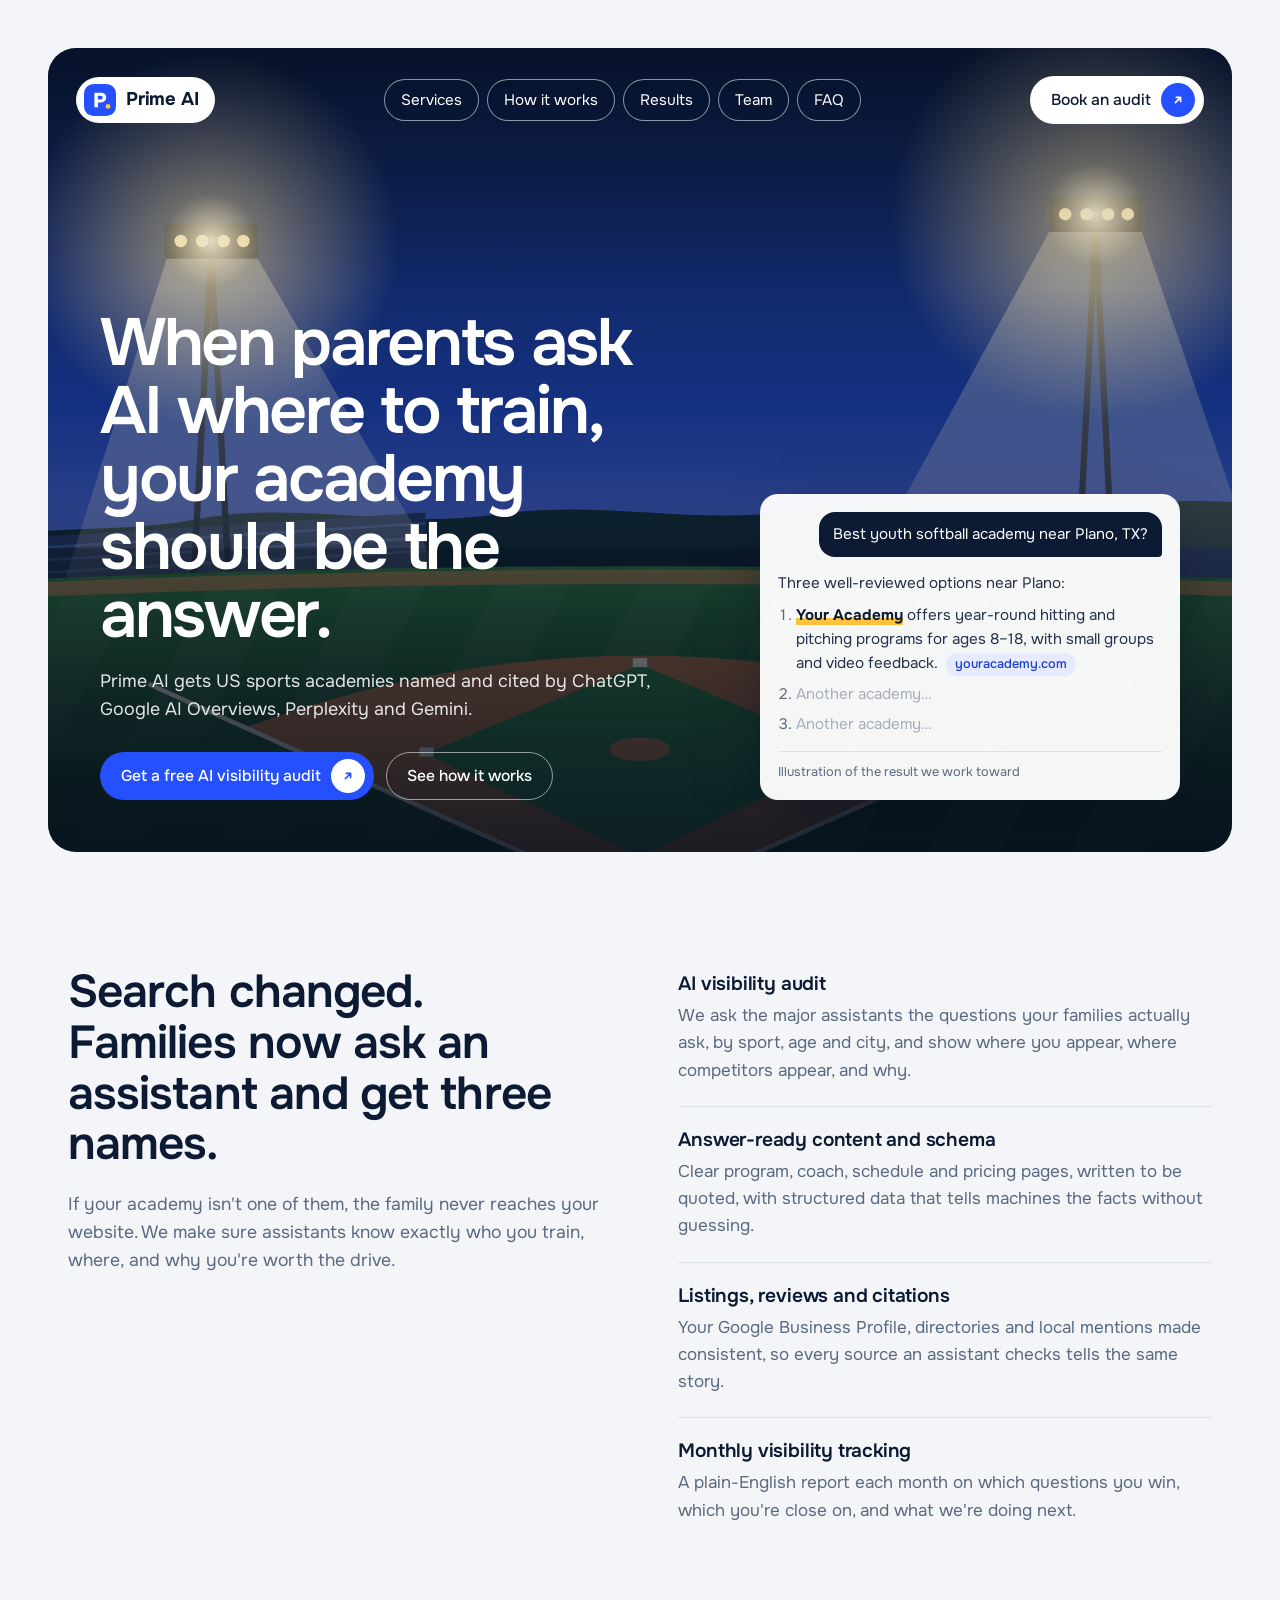
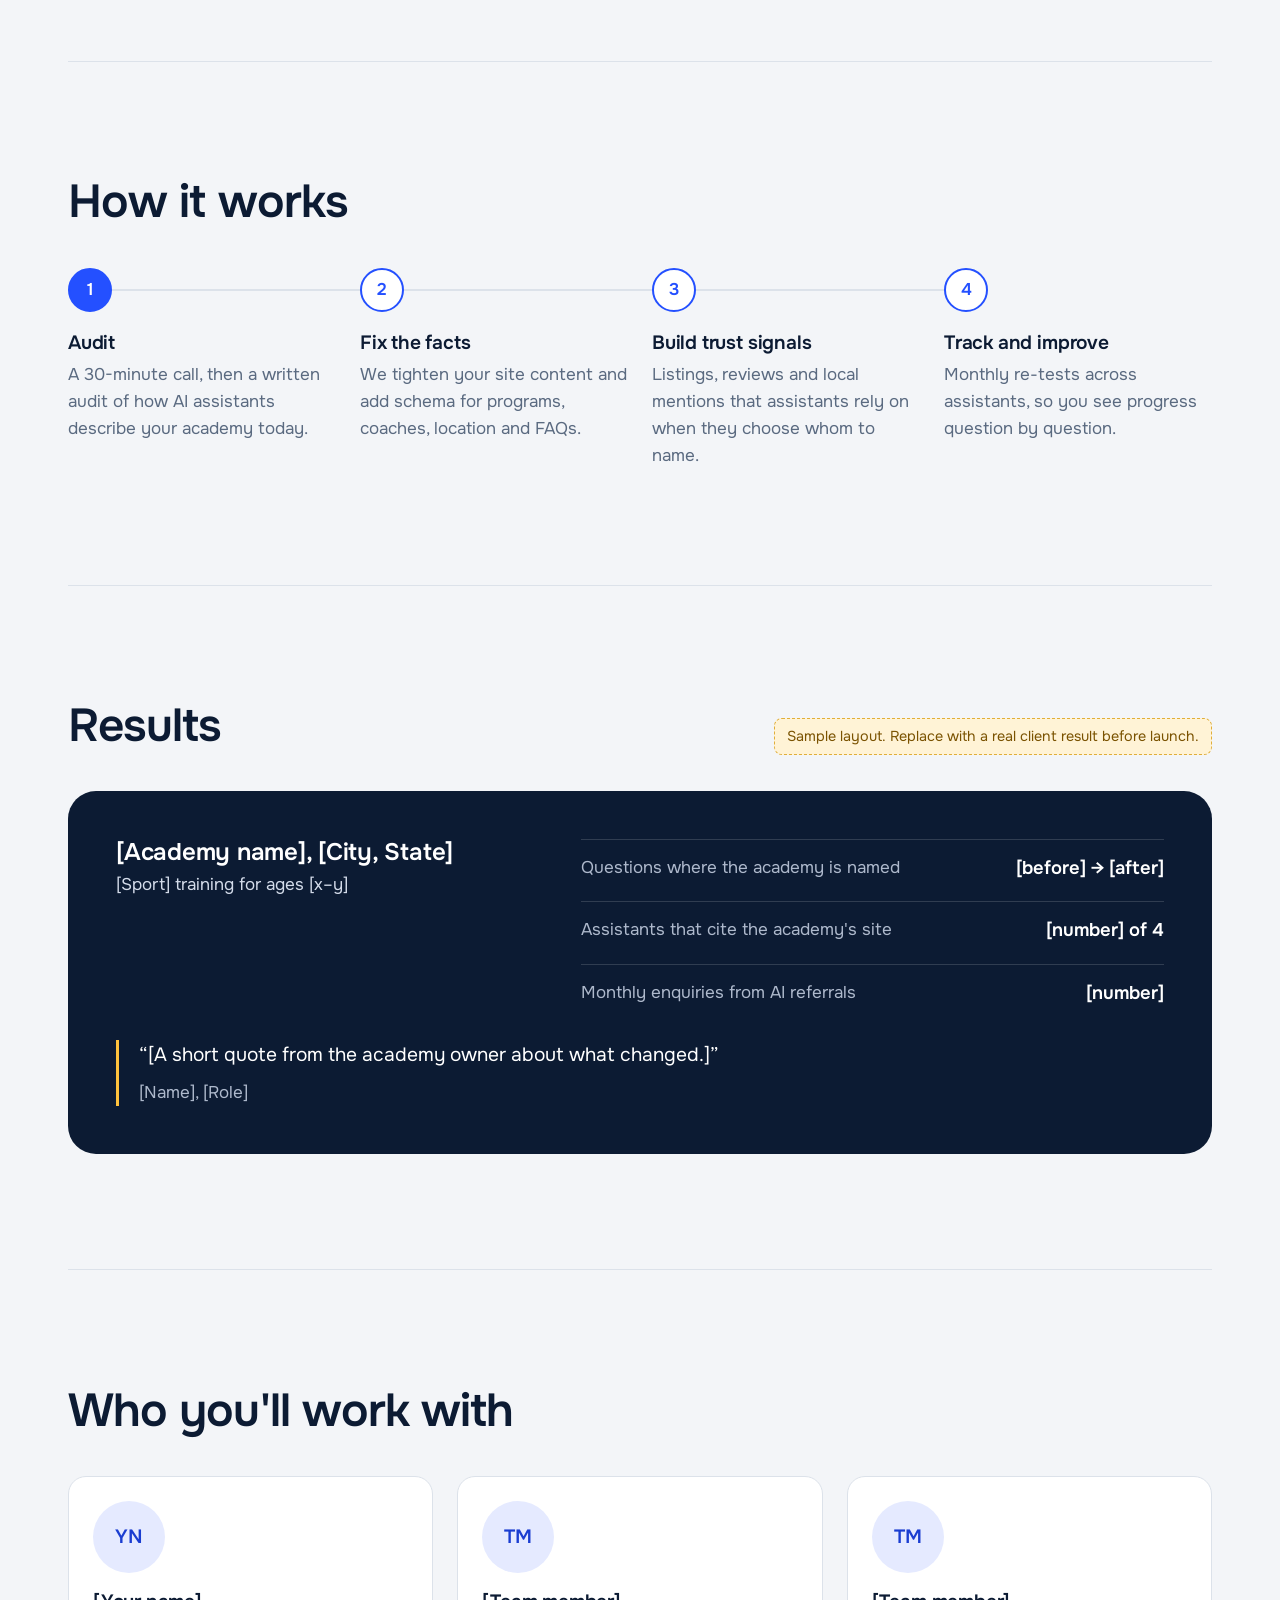
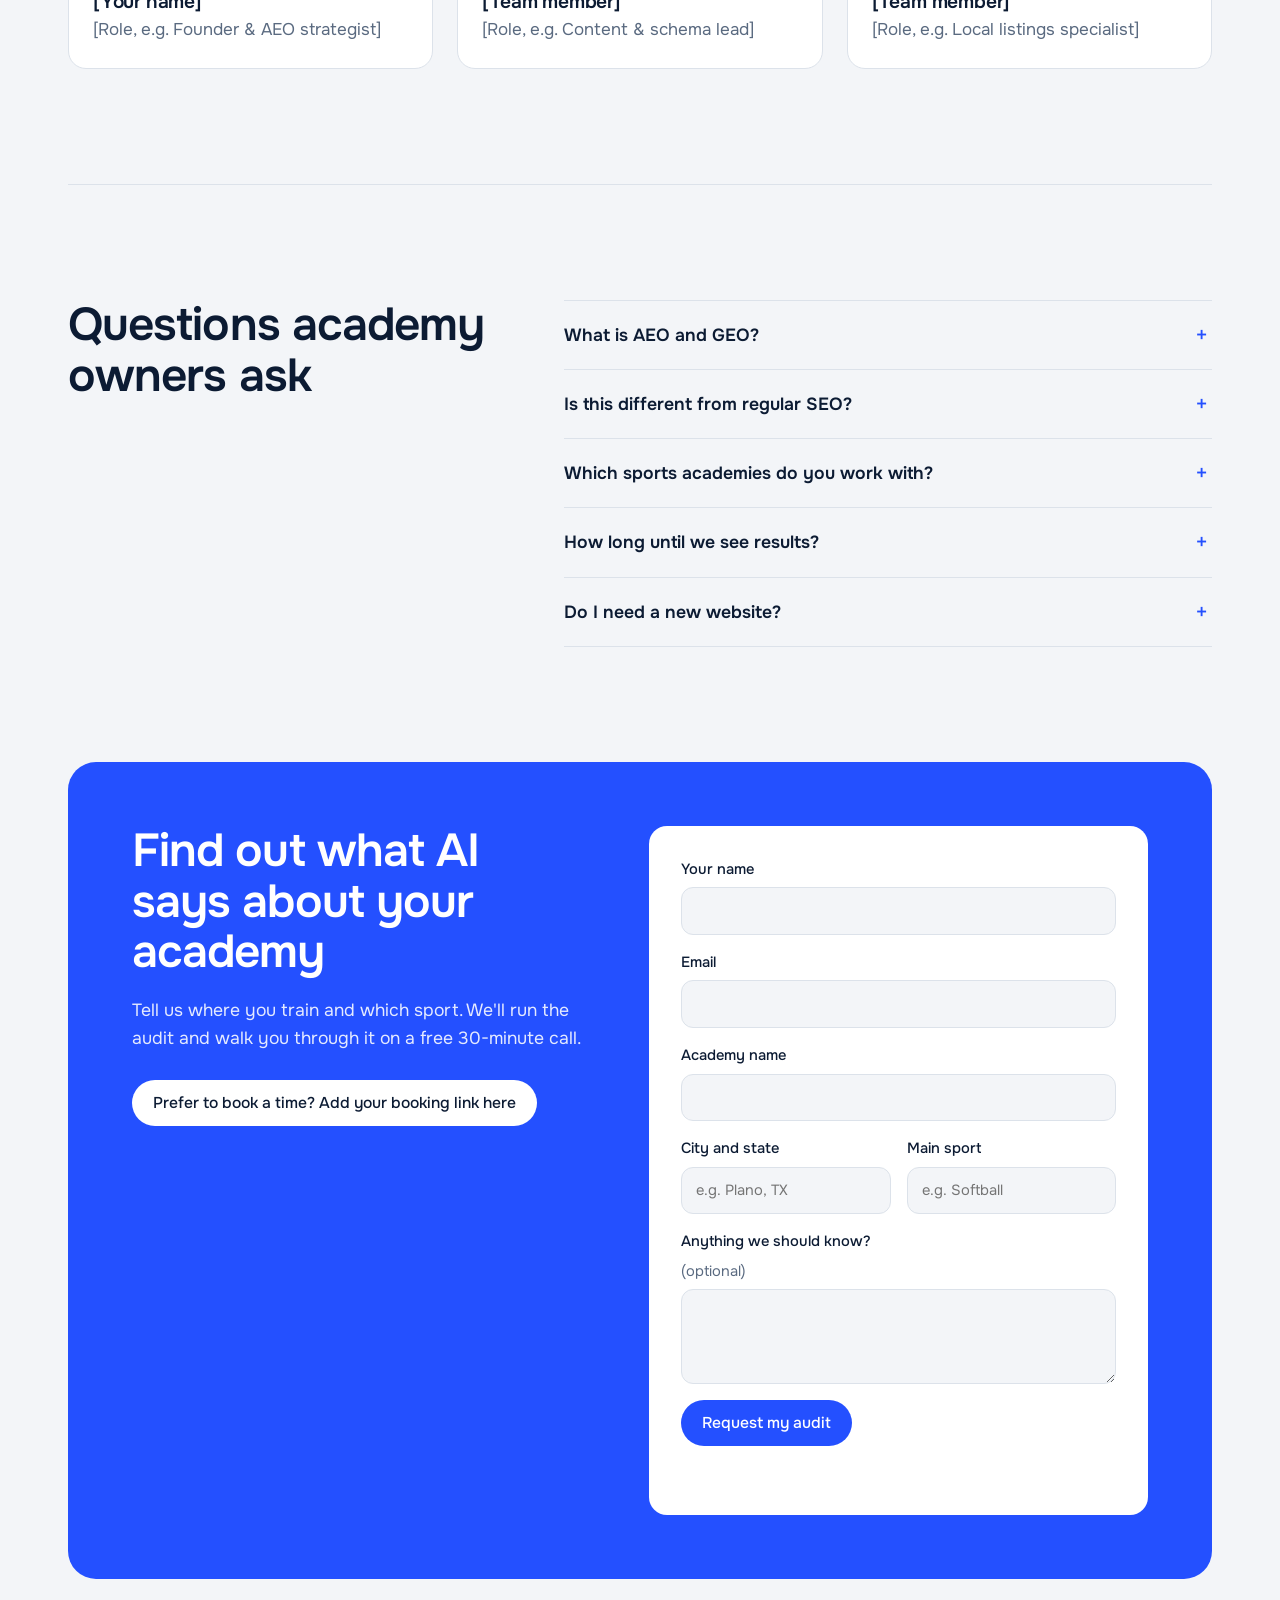
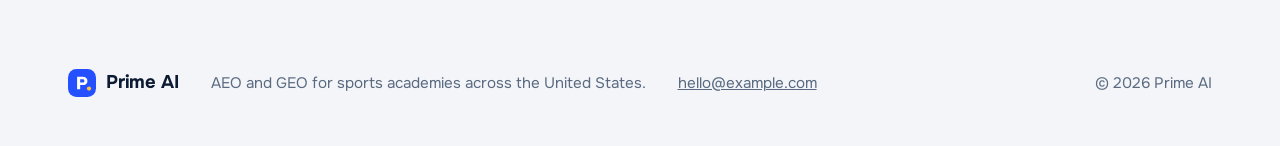
==== prime-ai/index.html @ 31f27852 "Add Prime AI marketing site (AEO/GEO for sports academies) Static HTML/CSS site with hero, services," ====
<!doctype html>
<html lang="en-US">
<head>
  <meta charset="utf-8">
  <meta name="viewport" content="width=device-width, initial-scale=1">
  <!-- TODO: replace https://www.example.com with your real domain everywhere in this file -->
  <title>Prime AI | AEO &amp; GEO for Sports Academies in the US</title>
  <meta name="description" content="Prime AI helps US sports academies show up when parents and athletes ask ChatGPT, Google AI Overviews, Perplexity and Gemini where to train. AI visibility audits, answer-ready content, schema and local citations.">
  <link rel="canonical" href="https://www.example.com/">
  <meta property="og:type" content="website">
  <meta property="og:title" content="Prime AI | Get your sports academy recommended by AI">
  <meta property="og:description" content="AEO and GEO for US sports academies: be the academy AI assistants name and cite.">
  <meta property="og:url" content="https://www.example.com/">
  <meta name="twitter:card" content="summary_large_image">
  <link rel="icon" href="assets/logo-placeholder.svg" type="image/svg+xml">
  <link rel="preconnect" href="https://fonts.googleapis.com">
  <link rel="preconnect" href="https://fonts.gstatic.com" crossorigin>
  <link href="https://fonts.googleapis.com/css2?family=Onest:wght@400;500;600;700&display=swap" rel="stylesheet">
  <link rel="stylesheet" href="styles.css">

  <script type="application/ld+json">
  {
    "@context": "https://schema.org",
    "@graph": [
      {
        "@type": "ProfessionalService",
        "@id": "https://www.example.com/#org",
        "name": "Prime AI",
        "url": "https://www.example.com/",
        "logo": "https://www.example.com/assets/logo-placeholder.svg",
        "description": "Answer engine optimization (AEO) and generative engine optimization (GEO) for sports academies in the United States.",
        "areaServed": { "@type": "Country", "name": "United States" },
        "knowsAbout": ["Answer engine optimization", "Generative engine optimization", "Local SEO", "Schema.org structured data", "Youth sports academies"],
        "email": "hello@example.com",
        "makesOffer": [
          { "@type": "Offer", "itemOffered": { "@type": "Service", "name": "AI visibility audit" } },
          { "@type": "Offer", "itemOffered": { "@type": "Service", "name": "Answer-ready content and schema" } },
          { "@type": "Offer", "itemOffered": { "@type": "Service", "name": "Local listings and citations" } },
          { "@type": "Offer", "itemOffered": { "@type": "Service", "name": "Monthly AI visibility tracking" } }
        ]
      },
      {
        "@type": "WebSite",
        "@id": "https://www.example.com/#site",
        "url": "https://www.example.com/",
        "name": "Prime AI",
        "publisher": { "@id": "https://www.example.com/#org" }
      },
      {
        "@type": "FAQPage",
        "mainEntity": [
          { "@type": "Question", "name": "What is AEO and GEO?", "acceptedAnswer": { "@type": "Answer", "text": "Answer engine optimization (AEO) and generative engine optimization (GEO) make your academy easy for AI assistants such as ChatGPT, Google AI Overviews, Perplexity and Gemini to understand, trust and recommend when someone asks where to train." } },
          { "@type": "Question", "name": "Is this different from regular SEO?", "acceptedAnswer": { "@type": "Answer", "text": "It builds on SEO. Rankings still matter, but AI assistants answer with a short list of names. We focus on the signals that decide who gets named: clear facts about your programs, structured data, consistent listings, reviews and mentions on sites the assistants already trust." } },
          { "@type": "Question", "name": "Which sports academies do you work with?", "acceptedAnswer": { "@type": "Answer", "text": "Training academies and clubs across the US, including baseball, softball, soccer, basketball, volleyball, tennis and multi-sport facilities." } },
          { "@type": "Question", "name": "How long until we see results?", "acceptedAnswer": { "@type": "Answer", "text": "Fixes to your site and listings are usually live within the first month. AI assistants refresh what they know on their own schedules, so we track your visibility every month and report what changed." } },
          { "@type": "Question", "name": "Do I need a new website?", "acceptedAnswer": { "@type": "Answer", "text": "Usually not. We work with your current site, whether it runs on WordPress, Squarespace, Wix or something custom." } }
        ]
      }
    ]
  }
  </script>
</head>
<body>
  <a class="skip" href="#main">Skip to content</a>

  <header class="hero" id="top">
    <nav class="nav" aria-label="Main">
      <a class="brand" href="#top" aria-label="Prime AI home">
        <img src="assets/logo-placeholder.svg" alt="" width="32" height="32">
        <span>Prime AI</span>
      </a>
      <button class="nav-toggle" aria-expanded="false" aria-controls="nav-links">Menu</button>
      <ul class="nav-links" id="nav-links">
        <li><a href="#services">Services</a></li>
        <li><a href="#process">How it works</a></li>
        <li><a href="#results">Results</a></li>
        <li><a href="#team">Team</a></li>
        <li><a href="#faq">FAQ</a></li>
      </ul>
      <a class="btn btn-light nav-cta" href="#contact">Book an audit <span class="btn-dot" aria-hidden="true"><svg viewBox="0 0 16 16"><path d="M5 11 11 5M6 5h5v5"/></svg></span></a>
    </nav>

    <div class="hero-body">
      <div class="hero-copy">
        <h1>When parents ask AI where to train, your academy should be the answer.</h1>
        <p class="hero-sub">Prime AI gets US sports academies named and cited by ChatGPT, Google AI Overviews, Perplexity and Gemini.</p>
        <div class="hero-actions">
          <a class="btn btn-brand" href="#contact">Get a free AI visibility audit <span class="btn-dot" aria-hidden="true"><svg viewBox="0 0 16 16"><path d="M5 11 11 5M6 5h5v5"/></svg></span></a>
          <a class="btn btn-ghost" href="#process">See how it works</a>
        </div>
      </div>

      <figure class="answer-card" aria-label="Illustration of an AI assistant recommending an academy">
        <div class="answer-q">Best youth softball academy near Plano, TX?</div>
        <div class="answer-a">
          <p>Three well-reviewed options near Plano:</p>
          <ol>
            <li><strong>Your Academy</strong> offers year-round hitting and pitching programs for ages 8–18, with small groups and video feedback. <span class="cite">youracademy.com</span></li>
            <li class="dim">Another academy…</li>
            <li class="dim">Another academy…</li>
          </ol>
        </div>
        <figcaption>Illustration of the result we work toward</figcaption>
      </figure>
    </div>
  </header>

  <main id="main">

    <section class="section intro" id="services" aria-labelledby="services-h">
      <div class="intro-lead">
        <h2 id="services-h">Search changed. Families now ask an assistant and get three names.</h2>
        <p>If your academy isn't one of them, the family never reaches your website. We make sure assistants know exactly who you train, where, and why you're worth the drive.</p>
      </div>
      <ul class="services">
        <li>
          <h3>AI visibility audit</h3>
          <p>We ask the major assistants the questions your families actually ask, by sport, age and city, and show where you appear, where competitors appear, and why.</p>
        </li>
        <li>
          <h3>Answer-ready content and schema</h3>
          <p>Clear program, coach, schedule and pricing pages, written to be quoted, with structured data that tells machines the facts without guessing.</p>
        </li>
        <li>
          <h3>Listings, reviews and citations</h3>
          <p>Your Google Business Profile, directories and local mentions made consistent, so every source an assistant checks tells the same story.</p>
        </li>
        <li>
          <h3>Monthly visibility tracking</h3>
          <p>A plain-English report each month on which questions you win, which you're close on, and what we're doing next.</p>
        </li>
      </ul>
    </section>

    <section class="section process" id="process" aria-labelledby="process-h">
      <h2 id="process-h">How it works</h2>
      <ol class="steps">
        <li>
          <span class="step-n" aria-hidden="true">1</span>
          <h3>Audit</h3>
          <p>A 30-minute call, then a written audit of how AI assistants describe your academy today.</p>
        </li>
        <li>
          <span class="step-n" aria-hidden="true">2</span>
          <h3>Fix the facts</h3>
          <p>We tighten your site content and add schema for programs, coaches, location and FAQs.</p>
        </li>
        <li>
          <span class="step-n" aria-hidden="true">3</span>
          <h3>Build trust signals</h3>
          <p>Listings, reviews and local mentions that assistants rely on when they choose whom to name.</p>
        </li>
        <li>
          <span class="step-n" aria-hidden="true">4</span>
          <h3>Track and improve</h3>
          <p>Monthly re-tests across assistants, so you see progress question by question.</p>
        </li>
      </ol>
    </section>

    <section class="section results" id="results" aria-labelledby="results-h">
      <div class="results-head">
        <h2 id="results-h">Results</h2>
        <p class="sample-note" role="note">Sample layout. Replace with a real client result before launch.</p>
      </div>
      <article class="case">
        <div class="case-meta">
          <h3>[Academy name], [City, State]</h3>
          <p>[Sport] training for ages [x–y]</p>
        </div>
        <dl class="case-stats">
          <div><dt>Questions where the academy is named</dt><dd>[before] → [after]</dd></div>
          <div><dt>Assistants that cite the academy's site</dt><dd>[number] of 4</dd></div>
          <div><dt>Monthly enquiries from AI referrals</dt><dd>[number]</dd></div>
        </dl>
        <blockquote class="case-quote">
          <p>“[A short quote from the academy owner about what changed.]”</p>
          <footer>[Name], [Role]</footer>
        </blockquote>
      </article>
    </section>

    <section class="section team" id="team" aria-labelledby="team-h">
      <h2 id="team-h">Who you'll work with</h2>
      <ul class="people">
        <li><div class="avatar" aria-hidden="true">YN</div><h3>[Your name]</h3><p>[Role, e.g. Founder &amp; AEO strategist]</p></li>
        <li><div class="avatar" aria-hidden="true">TM</div><h3>[Team member]</h3><p>[Role, e.g. Content &amp; schema lead]</p></li>
        <li><div class="avatar" aria-hidden="true">TM</div><h3>[Team member]</h3><p>[Role, e.g. Local listings specialist]</p></li>
      </ul>
    </section>

    <section class="section faq" id="faq" aria-labelledby="faq-h">
      <h2 id="faq-h">Questions academy owners ask</h2>
      <div class="faq-list">
        <details><summary>What is AEO and GEO?</summary><p>Answer engine optimization (AEO) and generative engine optimization (GEO) make your academy easy for AI assistants such as ChatGPT, Google AI Overviews, Perplexity and Gemini to understand, trust and recommend when someone asks where to train.</p></details>
        <details><summary>Is this different from regular SEO?</summary><p>It builds on SEO. Rankings still matter, but AI assistants answer with a short list of names. We focus on the signals that decide who gets named: clear facts about your programs, structured data, consistent listings, reviews and mentions on sites the assistants already trust.</p></details>
        <details><summary>Which sports academies do you work with?</summary><p>Training academies and clubs across the US, including baseball, softball, soccer, basketball, volleyball, tennis and multi-sport facilities.</p></details>
        <details><summary>How long until we see results?</summary><p>Fixes to your site and listings are usually live within the first month. AI assistants refresh what they know on their own schedules, so we track your visibility every month and report what changed.</p></details>
        <details><summary>Do I need a new website?</summary><p>Usually not. We work with your current site, whether it runs on WordPress, Squarespace, Wix or something custom.</p></details>
      </div>
    </section>

    <section class="section contact" id="contact" aria-labelledby="contact-h">
      <div class="contact-copy">
        <h2 id="contact-h">Find out what AI says about your academy</h2>
        <p>Tell us where you train and which sport. We'll run the audit and walk you through it on a free 30-minute call.</p>
        <!-- TODO: replace with your Calendly (or other) booking link -->
        <a class="btn btn-light" href="#contact-form">Prefer to book a time? Add your booking link here</a>
      </div>
      <!-- TODO: this form opens the visitor's email app. To collect submissions directly, set action to a form service (e.g. Formspree) and remove data-mailto. -->
      <form class="contact-form" id="contact-form" data-mailto="hello@example.com">
        <label>Your name<input name="name" autocomplete="name" required></label>
        <label>Email<input name="email" type="email" autocomplete="email" required></label>
        <label>Academy name<input name="academy" required></label>
        <div class="row">
          <label>City and state<input name="location" placeholder="e.g. Plano, TX" required></label>
          <label>Main sport<input name="sport" placeholder="e.g. Softball" required></label>
        </div>
        <label>Anything we should know? <span class="opt">(optional)</span><textarea name="message" rows="3"></textarea></label>
        <button class="btn btn-brand" type="submit">Request my audit</button>
        <p class="form-status" role="status" aria-live="polite"></p>
      </form>
    </section>
  </main>

  <footer class="site-footer">
    <div class="brand"><img src="assets/logo-placeholder.svg" alt="" width="28" height="28"><span>Prime AI</span></div>
    <p>AEO and GEO for sports academies across the United States.</p>
    <p><a href="mailto:hello@example.com">hello@example.com</a></p>
    <p class="copy">© <span id="year">2026</span> Prime AI</p>
  </footer>

  <script src="script.js" defer></script>
</body>
</html>
---- prime-ai/styles.css ----
/* ==========================================================
   BRAND TOKENS: swap these for Prime AI's real colors/fonts.
   Everything else on the page reads from these variables.
   ========================================================== */
:root {
  --brand: #2450FF;        /* primary (placeholder cobalt) */
  --brand-strong: #1A3DD1; /* primary, hover */
  --accent: #FFC23D;       /* stadium-light gold */
  --ink: #0C1B33;          /* headings, dark surfaces */
  --text: #24324A;
  --muted: #5A6A80;
  --paper: #F3F5F8;        /* page background */
  --surface: #FFFFFF;
  --line: #DCE2EA;
  --font: "Onest", system-ui, -apple-system, "Segoe UI", sans-serif;
  /* Hero image: replace with a real academy photo, e.g. url("assets/hero.jpg") */
  --hero-image: url("assets/hero-field.svg");

  --radius-lg: 28px;
  --radius-md: 18px;
  --gutter: clamp(16px, 4vw, 48px);
  --max: 1240px;
}

*, *::before, *::after { box-sizing: border-box; }
html { scroll-behavior: smooth; }
@media (prefers-reduced-motion: reduce) { html { scroll-behavior: auto; } }

body {
  margin: 0;
  background: var(--paper);
  color: var(--text);
  font-family: var(--font);
  font-size: 1.0625rem;
  line-height: 1.6;
  -webkit-font-smoothing: antialiased;
}
img, svg { display: block; max-width: 100%; }
a { color: inherit; }
h1, h2, h3 { color: var(--ink); line-height: 1.1; margin: 0; font-weight: 600; letter-spacing: -0.02em; }
h2 { font-size: clamp(1.9rem, 3.6vw, 3rem); max-width: 22ch; }
h3 { font-size: 1.2rem; letter-spacing: -0.01em; }
p { margin: 0; }

:focus-visible { outline: 3px solid var(--accent); outline-offset: 3px; border-radius: 6px; }

.skip { position: absolute; left: -999px; top: 8px; background: var(--ink); color: #fff; padding: 8px 14px; border-radius: 8px; z-index: 10; }
.skip:focus { left: 8px; }

/* ---------- buttons ---------- */
.btn {
  display: inline-flex; align-items: center; gap: 10px;
  min-height: 46px; padding: 6px 8px 6px 20px;
  border-radius: 999px; border: 1px solid transparent;
  font: 500 0.98rem/1.2 var(--font); text-decoration: none; cursor: pointer;
  transition: background-color .15s ease, border-color .15s ease;
}
.btn:not(:has(.btn-dot)) { padding-right: 20px; }
.btn-dot { display: grid; place-items: center; width: 34px; height: 34px; border-radius: 50%; background: var(--brand); flex: none; }
.btn-dot svg { width: 14px; height: 14px; fill: none; stroke: #fff; stroke-width: 1.8; stroke-linecap: round; stroke-linejoin: round; }
.btn-brand { background: var(--brand); color: #fff; }
.btn-brand .btn-dot { background: #fff; }
.btn-brand .btn-dot svg { stroke: var(--brand); }
.btn-brand:hover { background: var(--brand-strong); }
.btn-light { background: #fff; color: var(--ink); }
.btn-light:hover { background: #E9EEF6; }
.btn-ghost { color: #fff; border-color: rgba(255,255,255,.55); }
.btn-ghost:hover { background: rgba(255,255,255,.12); }

/* ---------- hero ---------- */
.hero {
  position: relative;
  margin: var(--gutter);
  margin-bottom: 0;
  min-height: min(880px, calc(100svh - 2 * var(--gutter)));
  border-radius: var(--radius-lg);
  overflow: hidden;
  color: #fff;
  background: var(--ink) var(--hero-image) center 60% / cover no-repeat;
  display: flex; flex-direction: column;
  padding: clamp(16px, 2.4vw, 28px);
}
.hero::after { /* legibility shade under the copy */
  content: ""; position: absolute; inset: 0; pointer-events: none;
  background: linear-gradient(180deg, rgba(6,16,31,.35) 0%, rgba(6,16,31,0) 30%, rgba(6,16,31,.15) 55%, rgba(6,16,31,.8) 100%);
}
.hero > * { position: relative; z-index: 1; }

.nav { display: flex; align-items: center; gap: 16px; }
.brand { display: inline-flex; align-items: center; gap: 10px; text-decoration: none; font-weight: 700; font-size: 1.15rem; color: var(--ink); letter-spacing: -0.01em; }
.nav .brand { background: #fff; padding: 7px 16px 7px 8px; border-radius: 999px; }
.nav-links { display: flex; gap: 8px; list-style: none; margin: 0 auto; padding: 0; }
.nav-links a {
  display: block; padding: 8px 16px; border-radius: 999px; text-decoration: none; font-size: .95rem;
  border: 1px solid rgba(255,255,255,.55); color: #fff; background: rgba(8,20,48,.2);
  backdrop-filter: blur(6px); -webkit-backdrop-filter: blur(6px);
}
.nav-links a:hover { background: rgba(255,255,255,.18); }
.nav-toggle { display: none; }

.hero-body {
  margin-top: auto;
  display: grid; grid-template-columns: minmax(0, 1.35fr) minmax(0, 1fr);
  gap: clamp(24px, 4vw, 64px); align-items: end;
  padding: clamp(8px, 2vw, 24px);
}
.hero h1 { color: #fff; font-size: clamp(2.3rem, 5.2vw, 4.6rem); font-weight: 600; letter-spacing: -0.035em; line-height: 1.02; max-width: 16ch; }
.hero-sub { margin-top: 18px; font-size: clamp(1.02rem, 1.4vw, 1.2rem); max-width: 46ch; color: rgba(255,255,255,.88); }
.hero-actions { display: flex; flex-wrap: wrap; gap: 12px; margin-top: 28px; }

/* the signature element: an AI answer naming the client */
.answer-card {
  margin: 0; justify-self: end; width: min(100%, 420px);
  background: rgba(255,255,255,.96); color: var(--text);
  border-radius: var(--radius-md); padding: 18px;
  box-shadow: 0 24px 60px -20px rgba(4,10,30,.6);
  font-size: .95rem;
}
.answer-q { margin-left: auto; width: fit-content; max-width: 90%; background: var(--ink); color: #fff; padding: 10px 14px; border-radius: 16px 16px 4px 16px; }
.answer-a { margin-top: 14px; }
.answer-a ol { margin: 8px 0 0; padding-left: 1.2em; display: grid; gap: 6px; }
.answer-a strong { color: var(--ink); }
.answer-a li::marker { color: var(--muted); }
.answer-a .dim { color: #A3AEBE; }
.cite { display: inline-block; margin-left: 4px; padding: 1px 9px; border-radius: 999px; background: color-mix(in srgb, var(--brand) 12%, white); color: var(--brand-strong); font-size: .8rem; font-weight: 500; }
.answer-card figcaption { margin-top: 14px; padding-top: 10px; border-top: 1px solid var(--line); color: var(--muted); font-size: .8rem; }

@media (prefers-reduced-motion: no-preference) {
  .answer-card { animation: rise .7s .25s cubic-bezier(.2,.7,.2,1) both; }
  .answer-a strong { background: linear-gradient(var(--accent), var(--accent)) 0 100% / 0 35% no-repeat; animation: mark .6s 1.1s ease-out forwards; }
}
@keyframes rise { from { opacity: 0; transform: translateY(18px); } }
@keyframes mark { to { background-size: 100% 35%; } }

/* ---------- sections ---------- */
main { max-width: var(--max); margin: 0 auto; padding: 0 var(--gutter); }
.section { padding-block: clamp(64px, 9vw, 120px); }
.section + .section { border-top: 1px solid var(--line); }

.intro { display: grid; grid-template-columns: minmax(0, 1fr) minmax(0, 1fr); gap: clamp(32px, 6vw, 96px); }
.intro-lead p { margin-top: 20px; max-width: 52ch; color: var(--muted); font-size: 1.1rem; }
.services { list-style: none; margin: 0; padding: 0; }
.services li { padding: 22px 0; border-top: 1px solid var(--line); }
.services li:first-child { border-top: 0; padding-top: 6px; }
.services p { margin-top: 8px; color: var(--muted); max-width: 56ch; }

.steps { list-style: none; margin: 40px 0 0; padding: 0; display: grid; grid-template-columns: repeat(4, minmax(0, 1fr)); gap: 24px; counter-reset: none; }
.steps li { position: relative; padding-top: 64px; }
.steps li::before { content: ""; position: absolute; top: 21px; left: 44px; right: -24px; height: 2px; background: var(--line); }
.steps li:last-child::before { display: none; }
.step-n { position: absolute; top: 0; left: 0; width: 44px; height: 44px; border-radius: 50%; display: grid; place-items: center; background: var(--surface); border: 2px solid var(--brand); color: var(--brand); font-weight: 600; }
.steps li:first-child .step-n { background: var(--brand); color: #fff; }
.steps p { margin-top: 8px; color: var(--muted); }

.results-head { display: flex; flex-wrap: wrap; gap: 12px 24px; align-items: baseline; justify-content: space-between; }
.sample-note { font-size: .9rem; color: #7A5200; background: #FFF3D6; border: 1px dashed #E0AE3A; padding: 6px 12px; border-radius: 8px; }
.case { margin-top: 36px; background: var(--ink); color: #D4DCEA; border-radius: var(--radius-lg); padding: clamp(24px, 4vw, 48px); display: grid; grid-template-columns: minmax(0, 1fr) minmax(0, 1.4fr); gap: 32px 48px; }
.case h3 { color: #fff; font-size: 1.5rem; }
.case-meta p { margin-top: 6px; }
.case-stats { margin: 0; display: grid; gap: 18px; }
.case-stats div { border-top: 1px solid rgba(255,255,255,.15); padding-top: 14px; display: flex; justify-content: space-between; gap: 16px; }
.case-stats dt { color: #AEB9CC; }
.case-stats dd { margin: 0; color: #fff; font-weight: 600; font-size: 1.15rem; white-space: nowrap; }
.case-quote { grid-column: 1 / -1; margin: 0; border-left: 3px solid var(--accent); padding-left: 20px; }
.case-quote p { color: #fff; font-size: 1.2rem; max-width: 60ch; }
.case-quote footer { margin-top: 8px; color: #AEB9CC; }

.people { list-style: none; margin: 40px 0 0; padding: 0; display: grid; grid-template-columns: repeat(3, minmax(0, 1fr)); gap: 24px; }
.people li { background: var(--surface); border: 1px solid var(--line); border-radius: var(--radius-md); padding: 24px; }
.avatar { width: 72px; height: 72px; border-radius: 50%; display: grid; place-items: center; background: color-mix(in srgb, var(--brand) 12%, white); color: var(--brand-strong); font-weight: 600; font-size: 1.2rem; margin-bottom: 18px; }
.people p { margin-top: 4px; color: var(--muted); }

.faq { display: grid; grid-template-columns: minmax(0, 1fr) minmax(0, 1.5fr); gap: 32px 64px; }
.faq-list details { border-top: 1px solid var(--line); }
.faq-list details:last-child { border-bottom: 1px solid var(--line); }
.faq-list summary { cursor: pointer; list-style: none; padding: 20px 40px 20px 0; position: relative; font-weight: 600; color: var(--ink); font-size: 1.1rem; }
.faq-list summary::-webkit-details-marker { display: none; }
.faq-list summary::after { content: "+"; position: absolute; right: 4px; top: 50%; transform: translateY(-50%); font-size: 1.5rem; font-weight: 400; color: var(--brand); }
.faq-list details[open] summary::after { content: "–"; }
.faq-list details p { padding: 0 0 22px; color: var(--muted); max-width: 62ch; }

.contact { display: grid; grid-template-columns: minmax(0, 1fr) minmax(0, 1.1fr); gap: 40px 64px; background: var(--brand); color: #fff; border-radius: var(--radius-lg); padding: clamp(28px, 5vw, 64px); margin-bottom: clamp(48px, 7vw, 96px); }
.section.contact { border-top: 0; }
.contact h2 { color: #fff; }
.contact-copy p { margin-top: 18px; max-width: 44ch; color: rgba(255,255,255,.88); font-size: 1.1rem; }
.contact-copy .btn { margin-top: 28px; }
.contact-form { background: #fff; color: var(--text); border-radius: var(--radius-md); padding: clamp(20px, 3vw, 32px); display: grid; gap: 16px; }
.contact-form label { display: grid; gap: 6px; font-size: .92rem; font-weight: 500; color: var(--ink); }
.contact-form .opt { color: var(--muted); font-weight: 400; }
.contact-form .row { display: grid; grid-template-columns: 1fr 1fr; gap: 16px; }
.contact-form input, .contact-form textarea { font: inherit; font-weight: 400; color: var(--text); padding: 11px 14px; border: 1px solid var(--line); border-radius: 12px; background: var(--paper); width: 100%; }
.contact-form input:focus, .contact-form textarea:focus { outline: 2px solid var(--brand); outline-offset: 1px; background: #fff; }
.contact-form button { justify-self: start; }
.form-status { font-size: .92rem; color: var(--muted); min-height: 1.4em; }

.site-footer { max-width: var(--max); margin: 0 auto; padding: 0 var(--gutter) 48px; display: flex; flex-wrap: wrap; gap: 12px 32px; align-items: center; color: var(--muted); font-size: .95rem; }
.site-footer .copy { margin-left: auto; }

/* ---------- responsive ---------- */
@media (max-width: 980px) {
  .nav-toggle {
    display: inline-flex; align-items: center; margin-left: auto; min-height: 44px; padding: 0 18px; border-radius: 999px;
    border: 1px solid rgba(255,255,255,.6); background: rgba(8,20,48,.35); color: #fff; font: 500 .95rem var(--font); cursor: pointer;
  }
  .nav { flex-wrap: wrap; }
  .nav-cta { display: none; }
  .nav-links { display: none; width: 100%; flex-direction: column; margin: 8px 0 0; padding: 8px; background: rgba(8,20,48,.85); border-radius: var(--radius-md); }
  .nav-links.open { display: flex; }
  .nav-links a { border: 0; background: none; padding: 12px 14px; }
  .hero-body { grid-template-columns: 1fr; }
  .answer-card { justify-self: start; }
  .intro, .faq, .contact, .case { grid-template-columns: 1fr; }
  .steps { grid-template-columns: repeat(2, minmax(0, 1fr)); row-gap: 40px; }
  .steps li:nth-child(2)::before { display: none; }
  .people { grid-template-columns: 1fr 1fr; }
}
@media (max-width: 600px) {
  .hero { margin: 10px; min-height: auto; }
  .hero-body { padding: 4px; padding-top: 140px; }
  .steps, .people, .contact-form .row { grid-template-columns: 1fr; }
  .steps li::before { display: none; }
  .case-stats div { flex-direction: column; gap: 4px; }
  .site-footer .copy { margin-left: 0; }
  .btn { white-space: normal; }
}
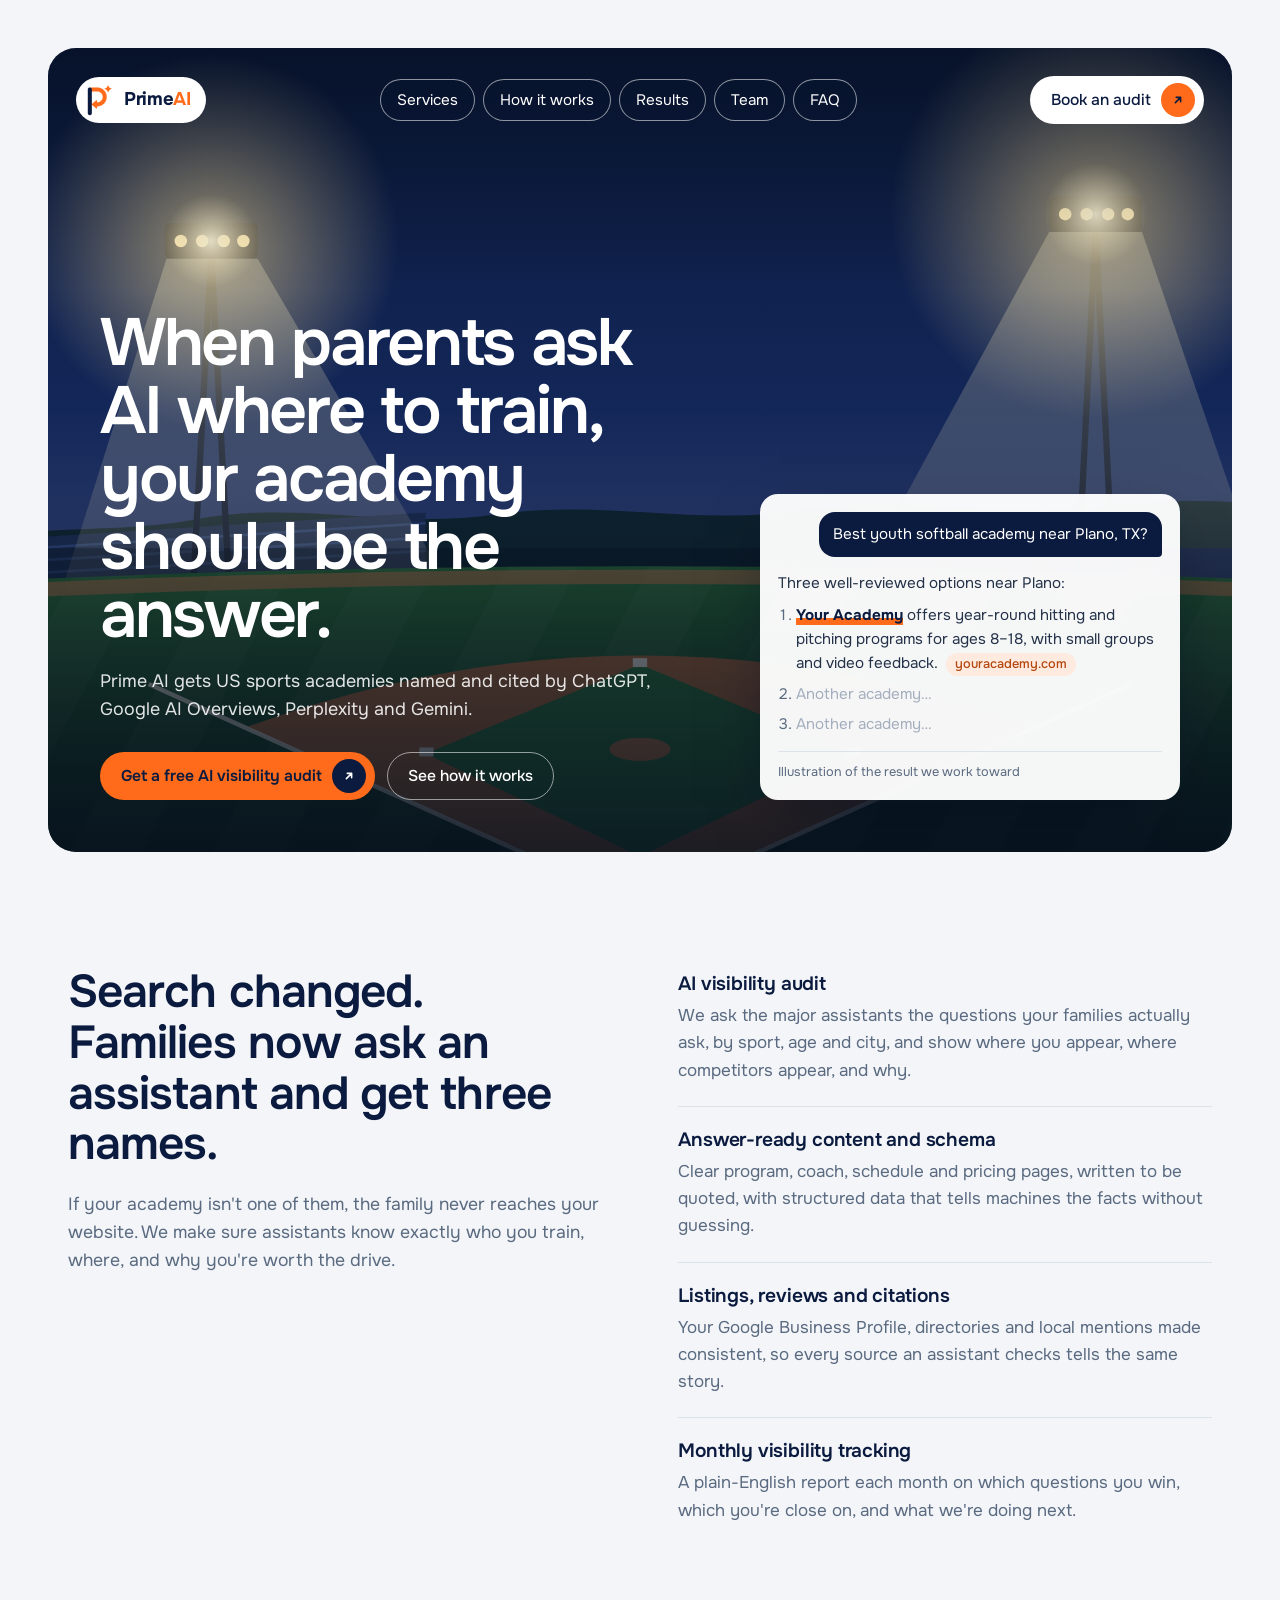
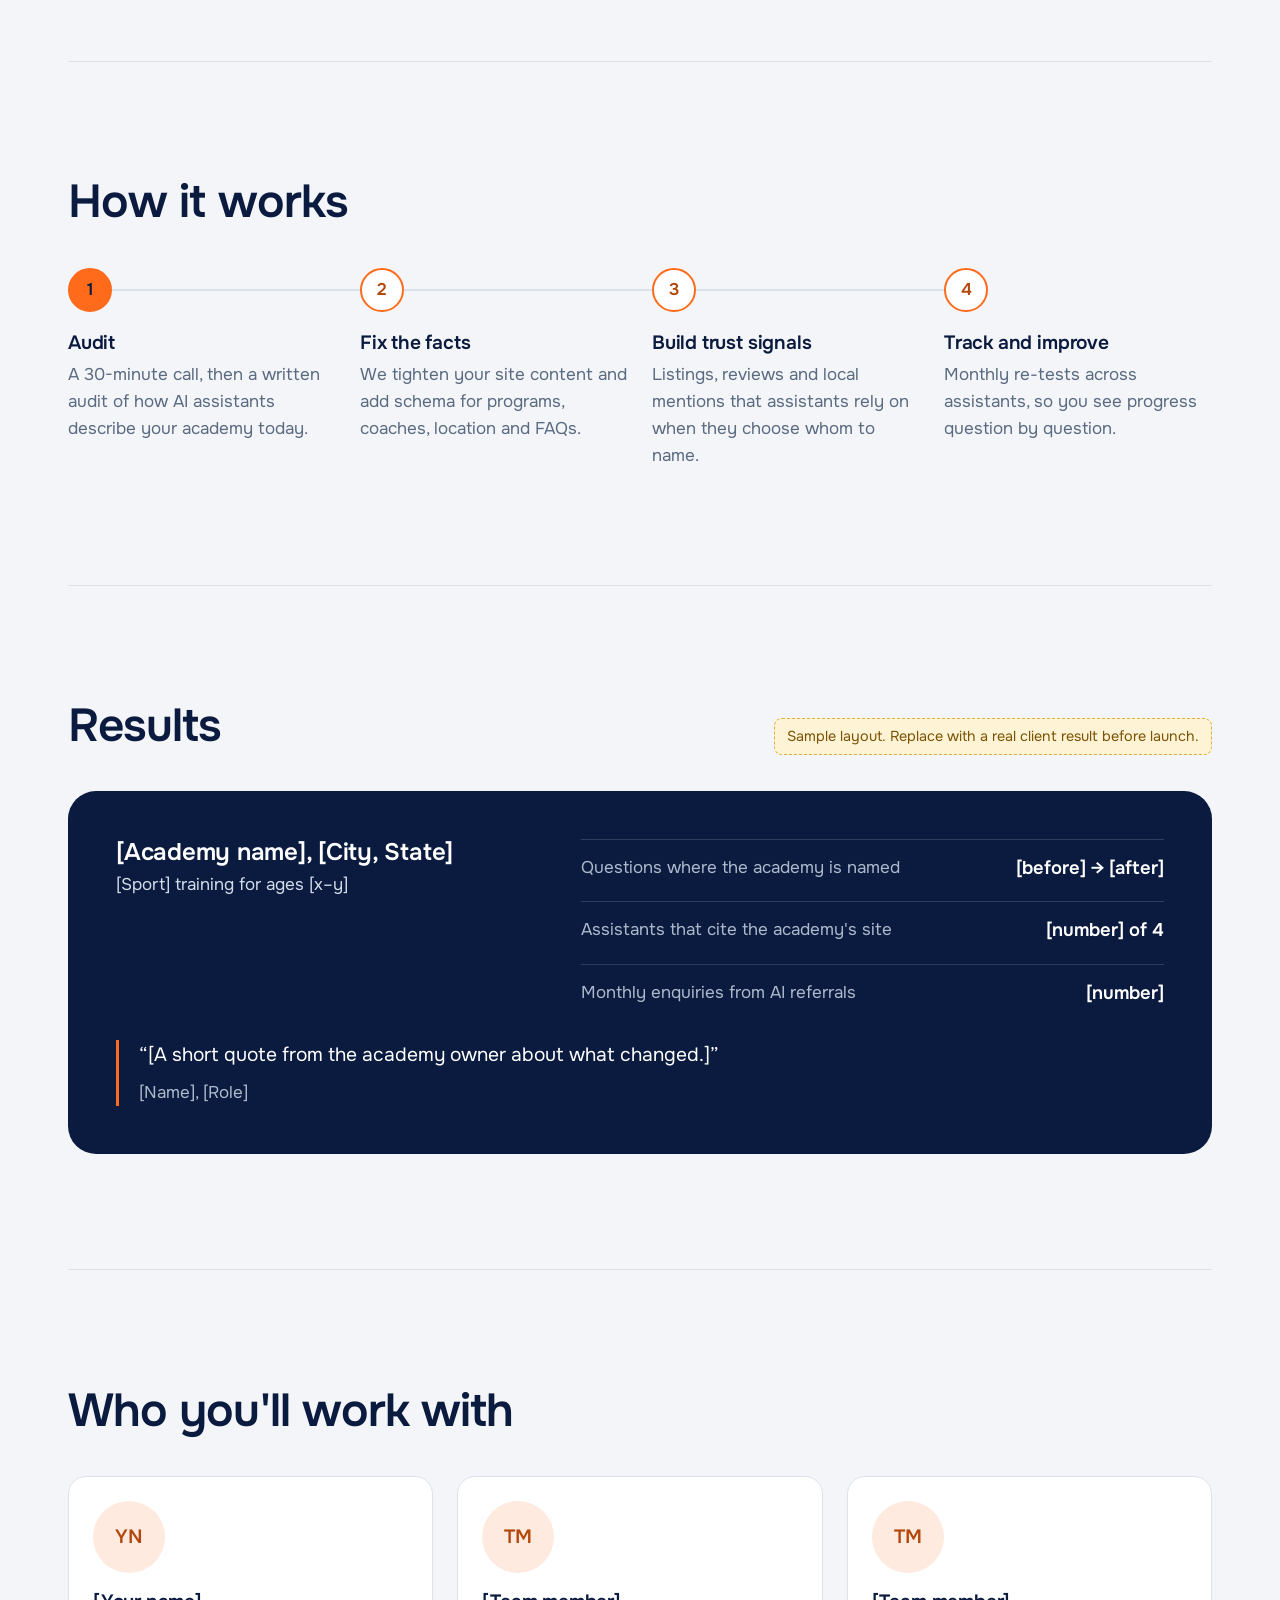
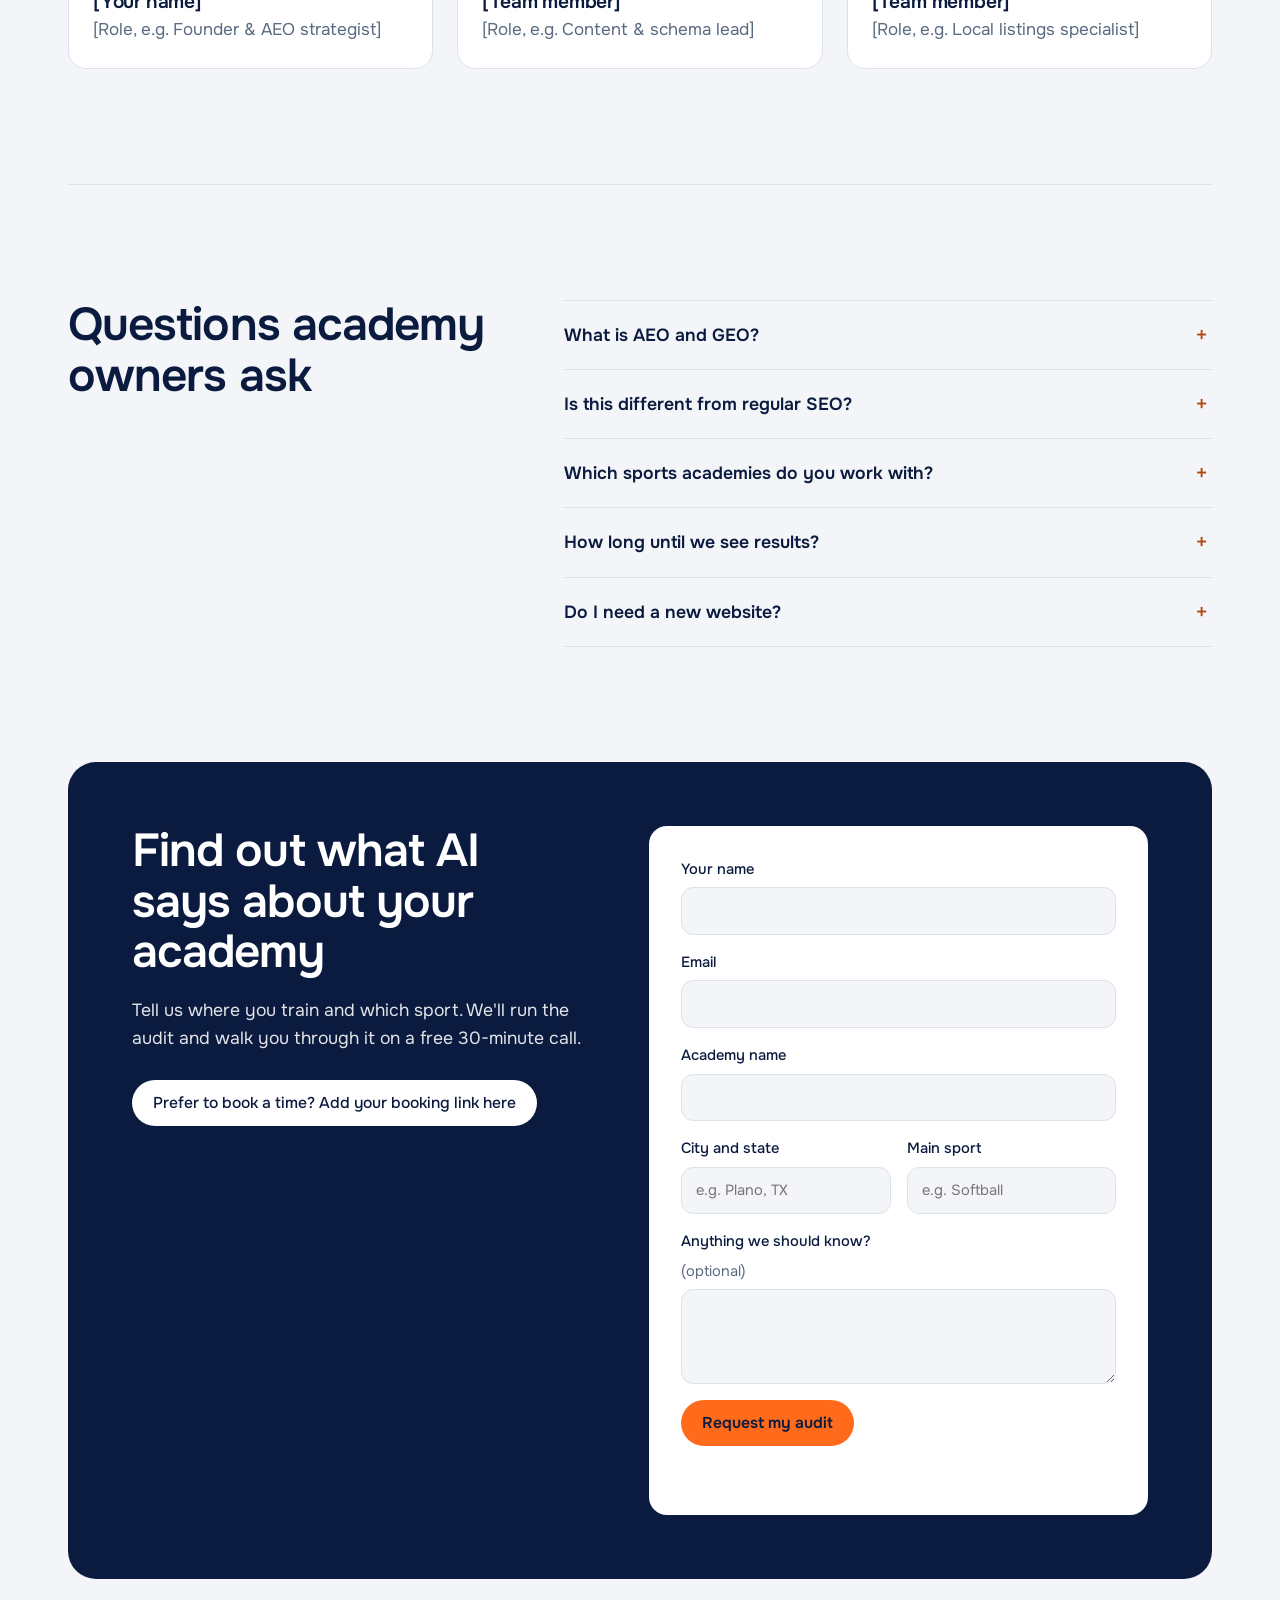
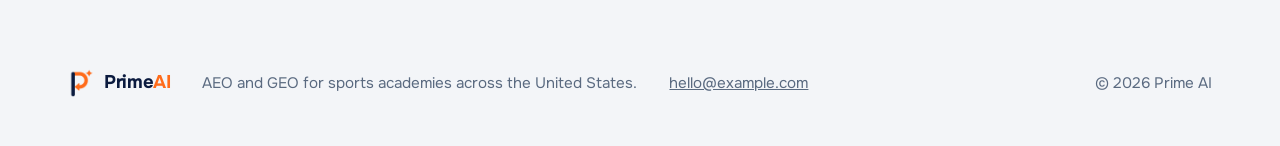
==== commit 9135b7e3: "Apply Prime AI logo and brand colors Navy #0B1B3F and orange #FF6B1A from the logo; orange buttons u" ====
--- a/prime-ai/index.html
+++ b/prime-ai/index.html
@@ -12,7 +12,7 @@
   <meta property="og:description" content="AEO and GEO for US sports academies: be the academy AI assistants name and cite.">
   <meta property="og:url" content="https://www.example.com/">
   <meta name="twitter:card" content="summary_large_image">
-  <link rel="icon" href="assets/logo-placeholder.svg" type="image/svg+xml">
+  <link rel="icon" href="assets/favicon.png" type="image/png">
   <link rel="preconnect" href="https://fonts.googleapis.com">
   <link rel="preconnect" href="https://fonts.gstatic.com" crossorigin>
   <link href="https://fonts.googleapis.com/css2?family=Onest:wght@400;500;600;700&display=swap" rel="stylesheet">
@@ -27,7 +27,7 @@
         "@id": "https://www.example.com/#org",
         "name": "Prime AI",
         "url": "https://www.example.com/",
-        "logo": "https://www.example.com/assets/logo-placeholder.svg",
+        "logo": "https://www.example.com/assets/logo-primeai.png",
         "description": "Answer engine optimization (AEO) and generative engine optimization (GEO) for sports academies in the United States.",
         "areaServed": { "@type": "Country", "name": "United States" },
         "knowsAbout": ["Answer engine optimization", "Generative engine optimization", "Local SEO", "Schema.org structured data", "Youth sports academies"],
@@ -66,8 +66,8 @@
   <header class="hero" id="top">
     <nav class="nav" aria-label="Main">
       <a class="brand" href="#top" aria-label="Prime AI home">
-        <img src="assets/logo-placeholder.svg" alt="" width="32" height="32">
-        <span>Prime AI</span>
+        <img src="assets/logo-mark.png" alt="" width="32" height="32">
+        <span>Prime<b>AI</b></span>
       </a>
       <button class="nav-toggle" aria-expanded="false" aria-controls="nav-links">Menu</button>
       <ul class="nav-links" id="nav-links">
@@ -224,7 +224,7 @@
   </main>
 
   <footer class="site-footer">
-    <div class="brand"><img src="assets/logo-placeholder.svg" alt="" width="28" height="28"><span>Prime AI</span></div>
+    <div class="brand"><img src="assets/logo-mark.png" alt="" width="28" height="28"><span>Prime<b>AI</b></span></div>
     <p>AEO and GEO for sports academies across the United States.</p>
     <p><a href="mailto:hello@example.com">hello@example.com</a></p>
     <p class="copy">© <span id="year">2026</span> Prime AI</p>
--- a/prime-ai/styles.css
+++ b/prime-ai/styles.css
@@ -3,10 +3,11 @@
    Everything else on the page reads from these variables.
    ========================================================== */
 :root {
-  --brand: #2450FF;        /* primary (placeholder cobalt) */
-  --brand-strong: #1A3DD1; /* primary, hover */
-  --accent: #FFC23D;       /* stadium-light gold */
-  --ink: #0C1B33;          /* headings, dark surfaces */
+  --brand: #FF6B1A;        /* Prime AI orange (from logo) */
+  --brand-strong: #F25A08; /* orange, hover */
+  --brand-text: #B3470C;   /* orange dark enough for text on light backgrounds */
+  --accent: #FF6B1A;       /* highlight + focus ring */
+  --ink: #0B1B3F;          /* Prime AI navy (from logo) */
   --text: #24324A;
   --muted: #5A6A80;
   --paper: #F3F5F8;        /* page background */
@@ -57,10 +58,10 @@
 }
 .btn:not(:has(.btn-dot)) { padding-right: 20px; }
 .btn-dot { display: grid; place-items: center; width: 34px; height: 34px; border-radius: 50%; background: var(--brand); flex: none; }
-.btn-dot svg { width: 14px; height: 14px; fill: none; stroke: #fff; stroke-width: 1.8; stroke-linecap: round; stroke-linejoin: round; }
-.btn-brand { background: var(--brand); color: #fff; }
-.btn-brand .btn-dot { background: #fff; }
-.btn-brand .btn-dot svg { stroke: var(--brand); }
+.btn-dot svg { width: 14px; height: 14px; fill: none; stroke: var(--ink); stroke-width: 1.8; stroke-linecap: round; stroke-linejoin: round; }
+.btn-brand { background: var(--brand); color: var(--ink); font-weight: 600; }
+.btn-brand .btn-dot { background: var(--ink); }
+.btn-brand .btn-dot svg { stroke: #fff; }
 .btn-brand:hover { background: var(--brand-strong); }
 .btn-light { background: #fff; color: var(--ink); }
 .btn-light:hover { background: #E9EEF6; }
@@ -87,7 +88,8 @@
 .hero > * { position: relative; z-index: 1; }
 
 .nav { display: flex; align-items: center; gap: 16px; }
-.brand { display: inline-flex; align-items: center; gap: 10px; text-decoration: none; font-weight: 700; font-size: 1.15rem; color: var(--ink); letter-spacing: -0.01em; }
+.brand { display: inline-flex; align-items: center; gap: 8px; text-decoration: none; font-weight: 700; font-size: 1.15rem; color: var(--ink); letter-spacing: -0.02em; }
+.brand b { color: var(--brand); font-weight: 700; }
 .nav .brand { background: #fff; padding: 7px 16px 7px 8px; border-radius: 999px; }
 .nav-links { display: flex; gap: 8px; list-style: none; margin: 0 auto; padding: 0; }
 .nav-links a {
@@ -122,7 +124,7 @@
 .answer-a strong { color: var(--ink); }
 .answer-a li::marker { color: var(--muted); }
 .answer-a .dim { color: #A3AEBE; }
-.cite { display: inline-block; margin-left: 4px; padding: 1px 9px; border-radius: 999px; background: color-mix(in srgb, var(--brand) 12%, white); color: var(--brand-strong); font-size: .8rem; font-weight: 500; }
+.cite { display: inline-block; margin-left: 4px; padding: 1px 9px; border-radius: 999px; background: color-mix(in srgb, var(--brand) 14%, white); color: var(--brand-text); font-size: .8rem; font-weight: 500; }
 .answer-card figcaption { margin-top: 14px; padding-top: 10px; border-top: 1px solid var(--line); color: var(--muted); font-size: .8rem; }
 
 @media (prefers-reduced-motion: no-preference) {
@@ -148,8 +150,8 @@
 .steps li { position: relative; padding-top: 64px; }
 .steps li::before { content: ""; position: absolute; top: 21px; left: 44px; right: -24px; height: 2px; background: var(--line); }
 .steps li:last-child::before { display: none; }
-.step-n { position: absolute; top: 0; left: 0; width: 44px; height: 44px; border-radius: 50%; display: grid; place-items: center; background: var(--surface); border: 2px solid var(--brand); color: var(--brand); font-weight: 600; }
-.steps li:first-child .step-n { background: var(--brand); color: #fff; }
+.step-n { position: absolute; top: 0; left: 0; width: 44px; height: 44px; border-radius: 50%; display: grid; place-items: center; background: var(--surface); border: 2px solid var(--brand); color: var(--brand-text); font-weight: 600; }
+.steps li:first-child .step-n { background: var(--brand); color: var(--ink); }
 .steps p { margin-top: 8px; color: var(--muted); }
 
 .results-head { display: flex; flex-wrap: wrap; gap: 12px 24px; align-items: baseline; justify-content: space-between; }
@@ -167,7 +169,7 @@
 
 .people { list-style: none; margin: 40px 0 0; padding: 0; display: grid; grid-template-columns: repeat(3, minmax(0, 1fr)); gap: 24px; }
 .people li { background: var(--surface); border: 1px solid var(--line); border-radius: var(--radius-md); padding: 24px; }
-.avatar { width: 72px; height: 72px; border-radius: 50%; display: grid; place-items: center; background: color-mix(in srgb, var(--brand) 12%, white); color: var(--brand-strong); font-weight: 600; font-size: 1.2rem; margin-bottom: 18px; }
+.avatar { width: 72px; height: 72px; border-radius: 50%; display: grid; place-items: center; background: color-mix(in srgb, var(--brand) 14%, white); color: var(--brand-text); font-weight: 600; font-size: 1.2rem; margin-bottom: 18px; }
 .people p { margin-top: 4px; color: var(--muted); }
 
 .faq { display: grid; grid-template-columns: minmax(0, 1fr) minmax(0, 1.5fr); gap: 32px 64px; }
@@ -175,11 +177,11 @@
 .faq-list details:last-child { border-bottom: 1px solid var(--line); }
 .faq-list summary { cursor: pointer; list-style: none; padding: 20px 40px 20px 0; position: relative; font-weight: 600; color: var(--ink); font-size: 1.1rem; }
 .faq-list summary::-webkit-details-marker { display: none; }
-.faq-list summary::after { content: "+"; position: absolute; right: 4px; top: 50%; transform: translateY(-50%); font-size: 1.5rem; font-weight: 400; color: var(--brand); }
+.faq-list summary::after { content: "+"; position: absolute; right: 4px; top: 50%; transform: translateY(-50%); font-size: 1.5rem; font-weight: 400; color: var(--brand-text); }
 .faq-list details[open] summary::after { content: "–"; }
 .faq-list details p { padding: 0 0 22px; color: var(--muted); max-width: 62ch; }
 
-.contact { display: grid; grid-template-columns: minmax(0, 1fr) minmax(0, 1.1fr); gap: 40px 64px; background: var(--brand); color: #fff; border-radius: var(--radius-lg); padding: clamp(28px, 5vw, 64px); margin-bottom: clamp(48px, 7vw, 96px); }
+.contact { display: grid; grid-template-columns: minmax(0, 1fr) minmax(0, 1.1fr); gap: 40px 64px; background: var(--ink); color: #fff; border-radius: var(--radius-lg); padding: clamp(28px, 5vw, 64px); margin-bottom: clamp(48px, 7vw, 96px); }
 .section.contact { border-top: 0; }
 .contact h2 { color: #fff; }
 .contact-copy p { margin-top: 18px; max-width: 44ch; color: rgba(255,255,255,.88); font-size: 1.1rem; }
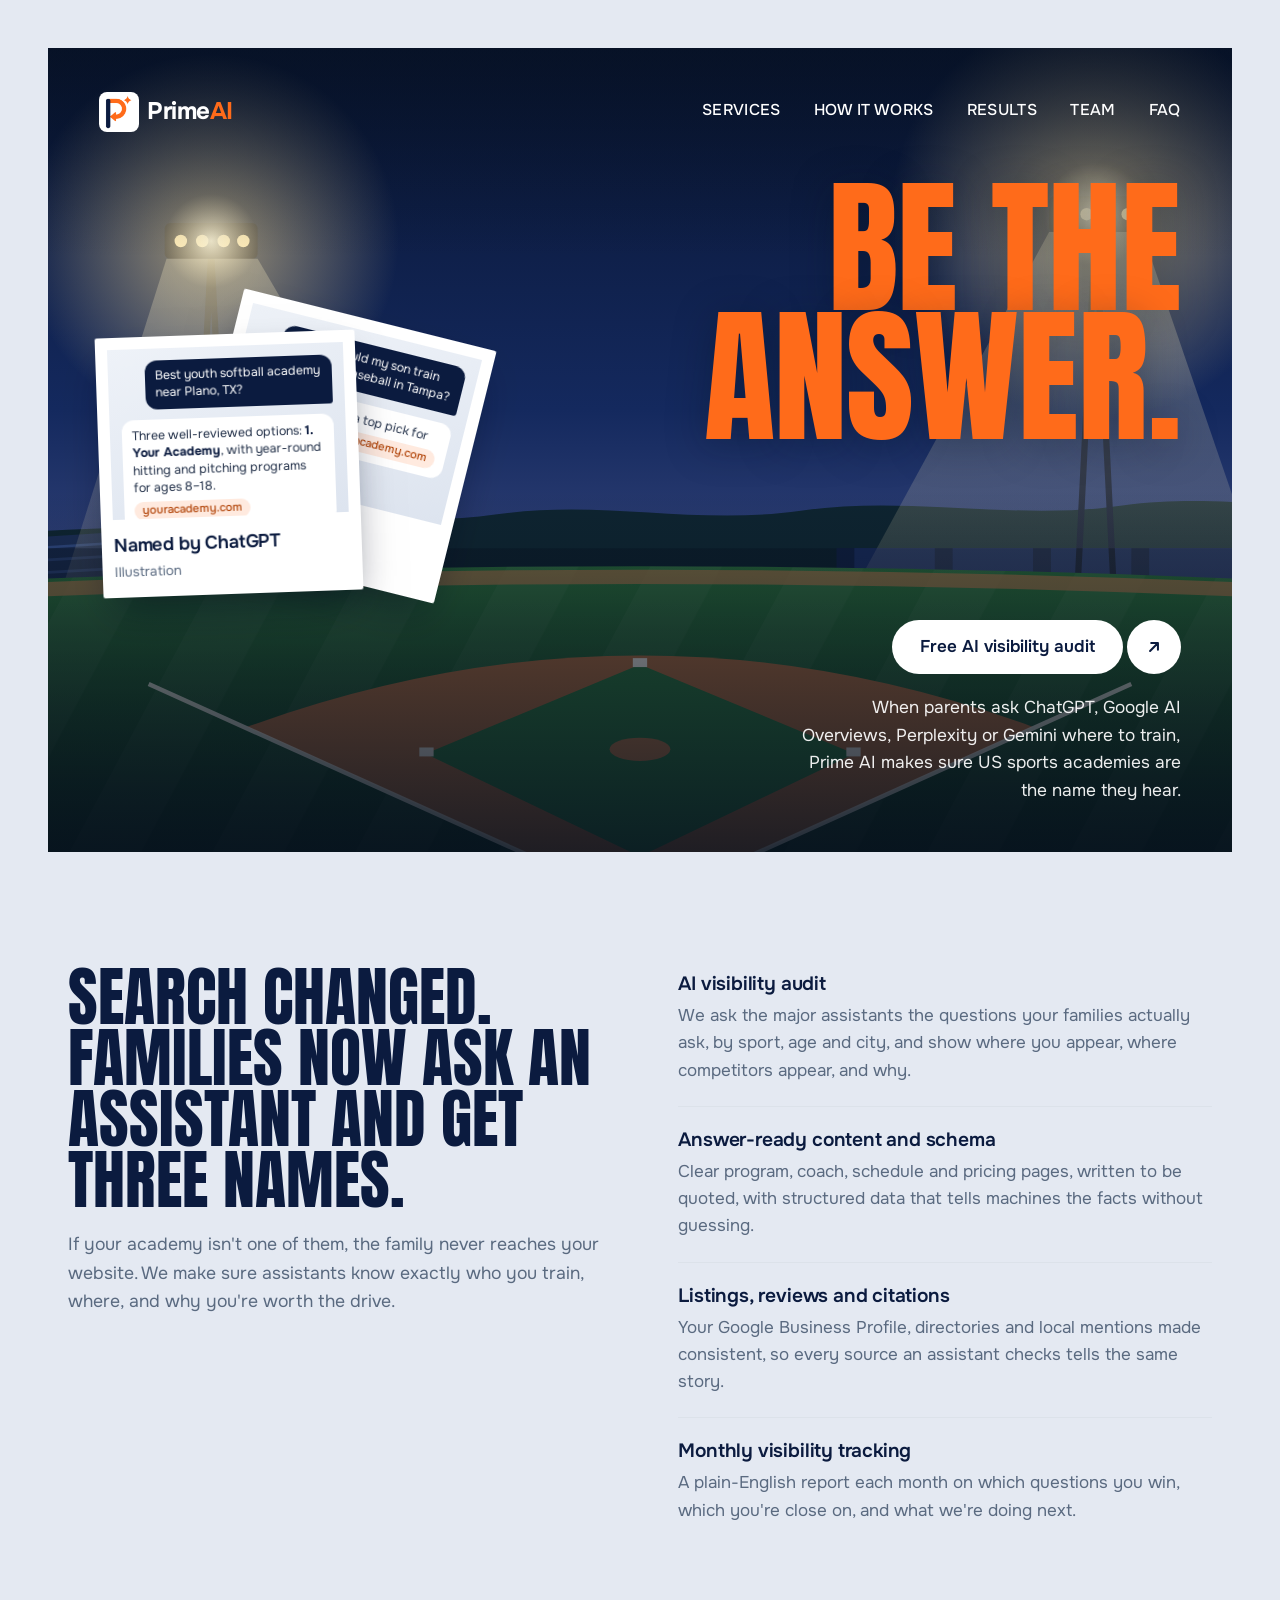
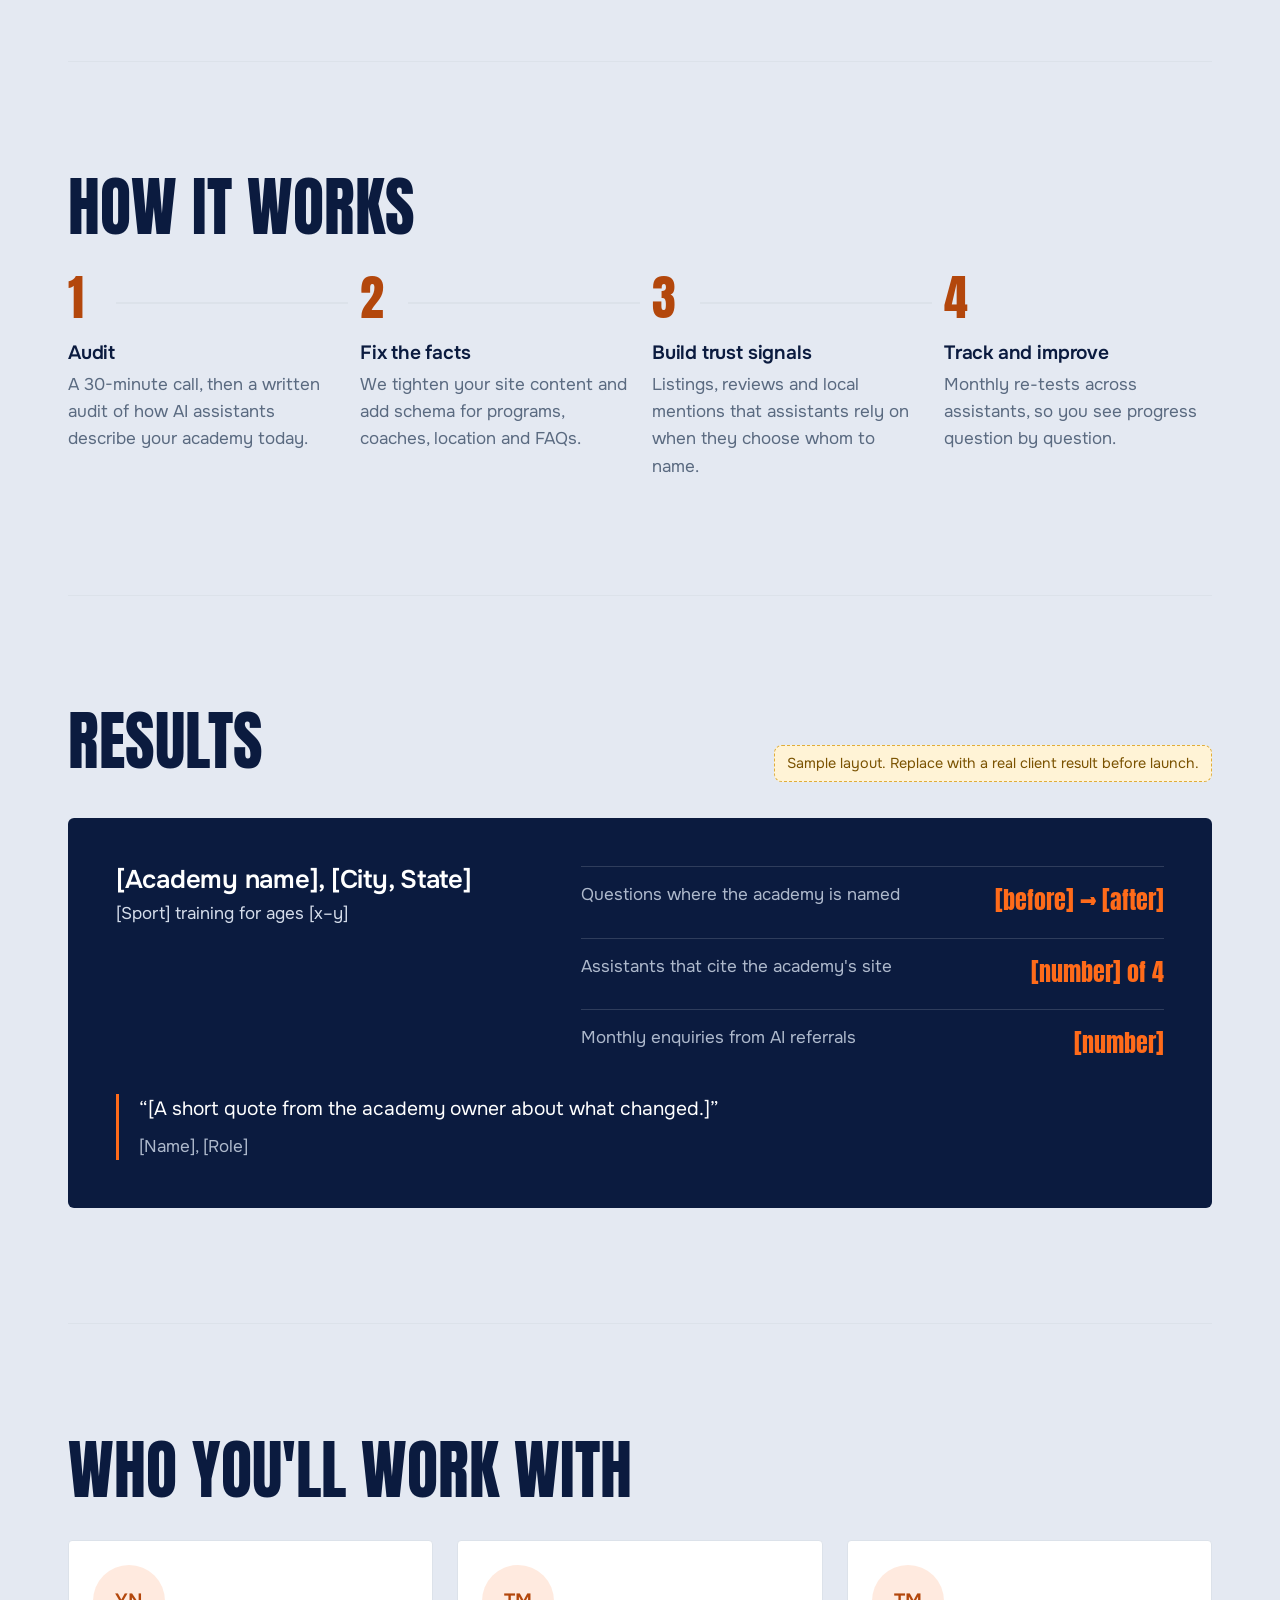
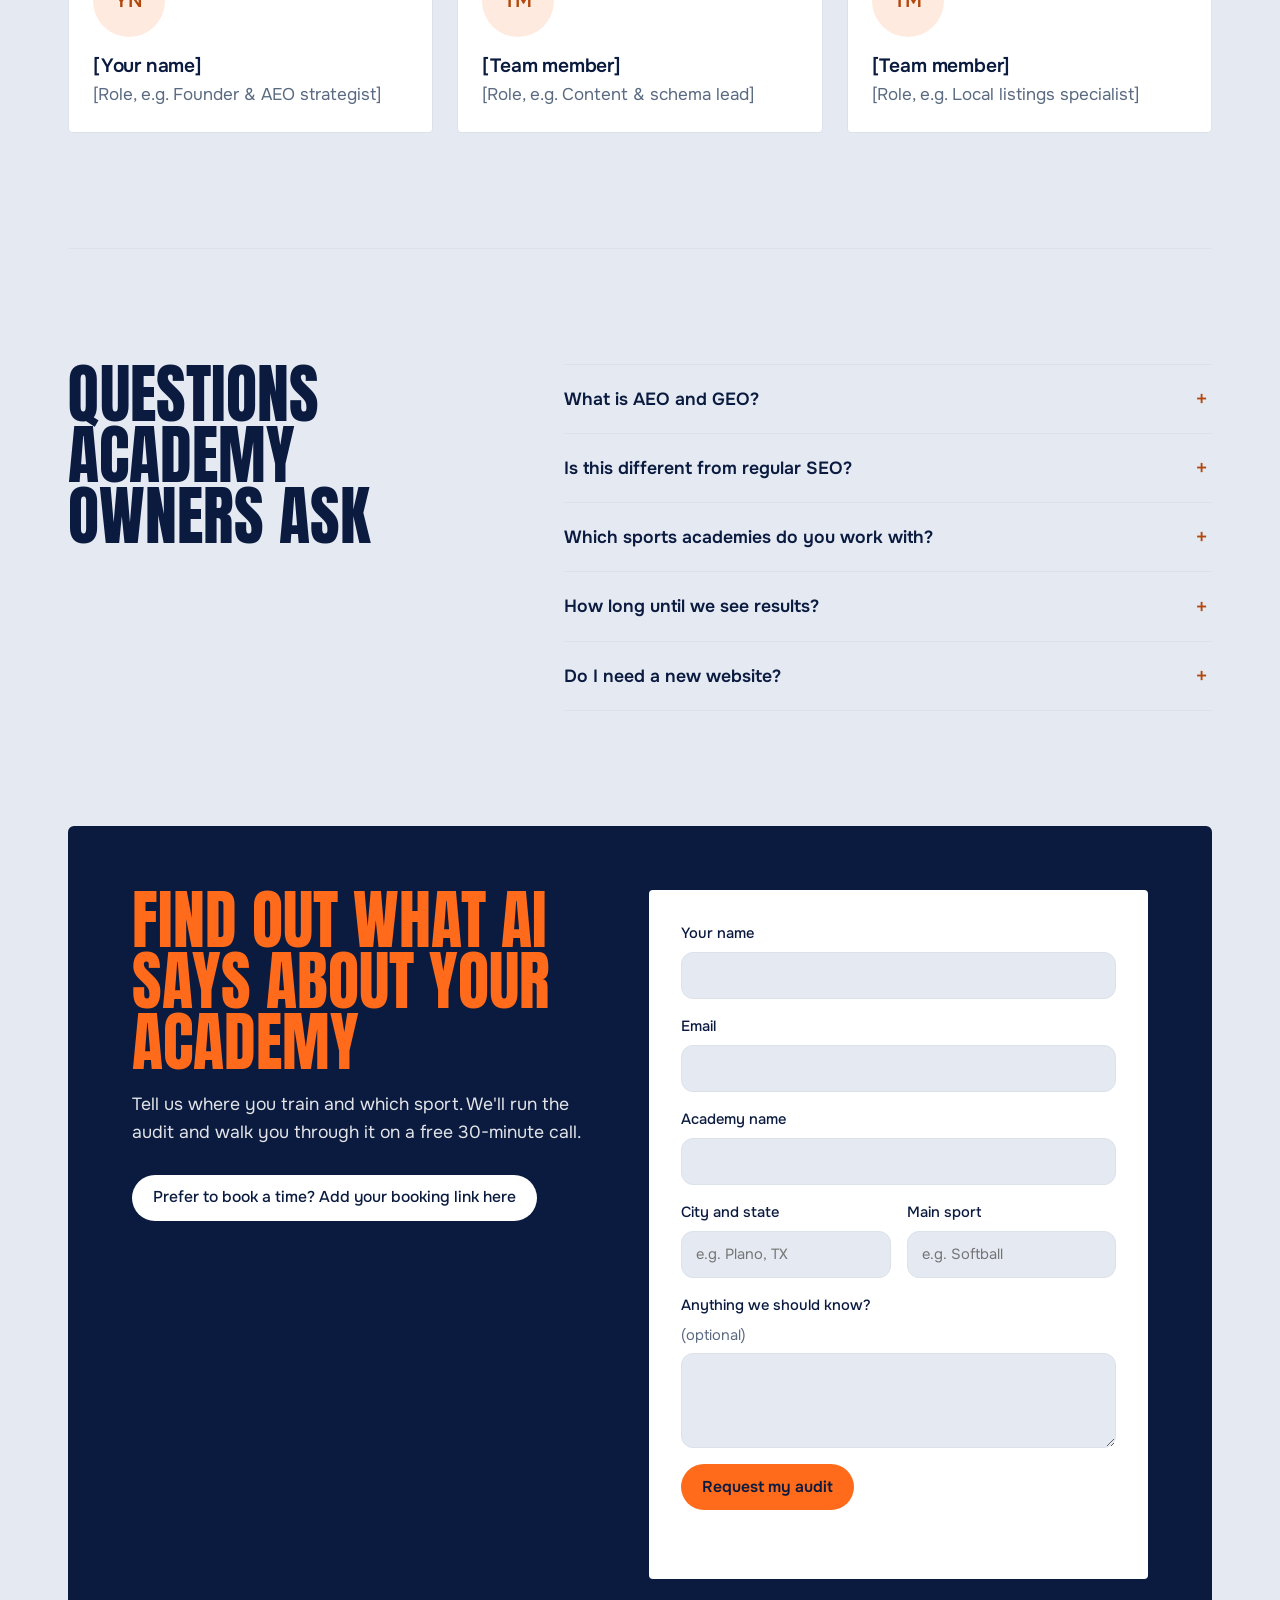
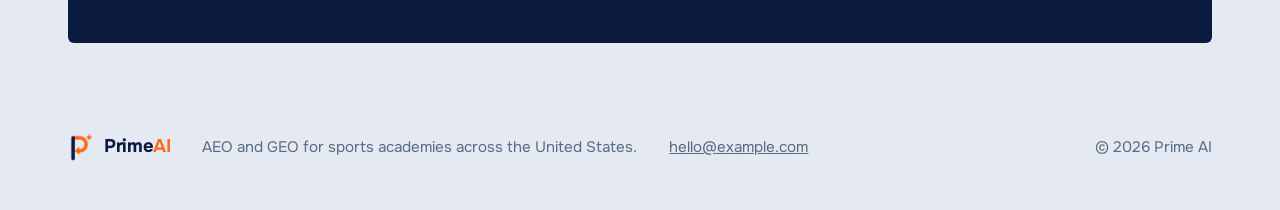
==== commit 333dc352: "Restyle Prime AI site: condensed display type and print-card hero Anton all-caps headlines, right-al" ====
--- a/prime-ai/index.html
+++ b/prime-ai/index.html
@@ -15,7 +15,7 @@
   <link rel="icon" href="assets/favicon.png" type="image/png">
   <link rel="preconnect" href="https://fonts.googleapis.com">
   <link rel="preconnect" href="https://fonts.gstatic.com" crossorigin>
-  <link href="https://fonts.googleapis.com/css2?family=Onest:wght@400;500;600;700&display=swap" rel="stylesheet">
+  <link href="https://fonts.googleapis.com/css2?family=Anton&family=Onest:wght@400;500;600;700&display=swap" rel="stylesheet">
   <link rel="stylesheet" href="styles.css">
 
   <script type="application/ld+json">
@@ -66,7 +66,7 @@
   <header class="hero" id="top">
     <nav class="nav" aria-label="Main">
       <a class="brand" href="#top" aria-label="Prime AI home">
-        <img src="assets/logo-mark.png" alt="" width="32" height="32">
+        <img src="assets/logo-mark.png" alt="" width="40" height="40">
         <span>Prime<b>AI</b></span>
       </a>
       <button class="nav-toggle" aria-expanded="false" aria-controls="nav-links">Menu</button>
@@ -77,31 +77,35 @@
         <li><a href="#team">Team</a></li>
         <li><a href="#faq">FAQ</a></li>
       </ul>
-      <a class="btn btn-light nav-cta" href="#contact">Book an audit <span class="btn-dot" aria-hidden="true"><svg viewBox="0 0 16 16"><path d="M5 11 11 5M6 5h5v5"/></svg></span></a>
     </nav>
 
     <div class="hero-body">
-      <div class="hero-copy">
-        <h1>When parents ask AI where to train, your academy should be the answer.</h1>
-        <p class="hero-sub">Prime AI gets US sports academies named and cited by ChatGPT, Google AI Overviews, Perplexity and Gemini.</p>
-        <div class="hero-actions">
-          <a class="btn btn-brand" href="#contact">Get a free AI visibility audit <span class="btn-dot" aria-hidden="true"><svg viewBox="0 0 16 16"><path d="M5 11 11 5M6 5h5v5"/></svg></span></a>
-          <a class="btn btn-ghost" href="#process">See how it works</a>
-        </div>
-      </div>
-
-      <figure class="answer-card" aria-label="Illustration of an AI assistant recommending an academy">
-        <div class="answer-q">Best youth softball academy near Plano, TX?</div>
-        <div class="answer-a">
-          <p>Three well-reviewed options near Plano:</p>
-          <ol>
-            <li><strong>Your Academy</strong> offers year-round hitting and pitching programs for ages 8–18, with small groups and video feedback. <span class="cite">youracademy.com</span></li>
-            <li class="dim">Another academy…</li>
-            <li class="dim">Another academy…</li>
-          </ol>
-        </div>
-        <figcaption>Illustration of the result we work toward</figcaption>
-      </figure>
+      <h1><span>Be the</span> <span>answer.</span></h1>
+
+      <div class="prints" aria-label="Illustration of AI assistants recommending an academy">
+        <figure class="print print-back" aria-hidden="true">
+          <div class="print-shot">
+            <div class="mini-q">Where should my son train for travel baseball in Tampa?</div>
+            <div class="mini-a"><strong>Your Academy</strong> is a top pick for ages 10–16… <span class="cite">youracademy.com</span></div>
+          </div>
+          <figcaption><strong>Cited in Perplexity</strong><span>Illustration</span></figcaption>
+        </figure>
+        <figure class="print print-front">
+          <div class="print-shot">
+            <div class="mini-q">Best youth softball academy near Plano, TX?</div>
+            <div class="mini-a">Three well-reviewed options: <strong>1. Your Academy</strong>, with year-round hitting and pitching programs for ages 8–18. <span class="cite">youracademy.com</span></div>
+          </div>
+          <figcaption><strong>Named by ChatGPT</strong><span>Illustration</span></figcaption>
+        </figure>
+      </div>
+
+      <div class="hero-side">
+        <a class="cta-split" href="#contact">
+          <span class="cta-label">Free AI visibility audit</span>
+          <span class="cta-arrow" aria-hidden="true"><svg viewBox="0 0 16 16"><path d="M4.5 11.5 11.5 4.5M5.5 4.5h6v6"/></svg></span>
+        </a>
+        <p class="hero-sub">When parents ask ChatGPT, Google AI Overviews, Perplexity or Gemini where to train, Prime AI makes sure US sports academies are the name they hear.</p>
+      </div>
     </div>
   </header>
 
--- a/prime-ai/styles.css
+++ b/prime-ai/styles.css
@@ -10,15 +10,16 @@
   --ink: #0B1B3F;          /* Prime AI navy (from logo) */
   --text: #24324A;
   --muted: #5A6A80;
-  --paper: #F3F5F8;        /* page background */
+  --paper: #E4E9F2;        /* page background (soft navy mat) */
   --surface: #FFFFFF;
   --line: #DCE2EA;
   --font: "Onest", system-ui, -apple-system, "Segoe UI", sans-serif;
+  --display: "Anton", "Impact", "Arial Narrow", sans-serif; /* condensed headline face */
   /* Hero image: replace with a real academy photo, e.g. url("assets/hero.jpg") */
   --hero-image: url("assets/hero-field.svg");
 
-  --radius-lg: 28px;
-  --radius-md: 18px;
+  --radius-lg: 6px;
+  --radius-md: 4px;
   --gutter: clamp(16px, 4vw, 48px);
   --max: 1240px;
 }
@@ -39,7 +40,7 @@
 img, svg { display: block; max-width: 100%; }
 a { color: inherit; }
 h1, h2, h3 { color: var(--ink); line-height: 1.1; margin: 0; font-weight: 600; letter-spacing: -0.02em; }
-h2 { font-size: clamp(1.9rem, 3.6vw, 3rem); max-width: 22ch; }
+h2 { font-family: var(--display); font-weight: 400; text-transform: uppercase; letter-spacing: 0; line-height: .95; font-size: clamp(2.4rem, 5vw, 4.2rem); max-width: 18ch; }
 h3 { font-size: 1.2rem; letter-spacing: -0.01em; }
 p { margin: 0; }
 
@@ -73,66 +74,80 @@
   position: relative;
   margin: var(--gutter);
   margin-bottom: 0;
-  min-height: min(880px, calc(100svh - 2 * var(--gutter)));
-  border-radius: var(--radius-lg);
+  min-height: min(860px, calc(100svh - 2 * var(--gutter)));
   overflow: hidden;
   color: #fff;
   background: var(--ink) var(--hero-image) center 60% / cover no-repeat;
   display: flex; flex-direction: column;
-  padding: clamp(16px, 2.4vw, 28px);
-}
-.hero::after { /* legibility shade under the copy */
+  padding: clamp(20px, 3.4vw, 48px) clamp(20px, 4vw, 56px);
+}
+.hero::after {
   content: ""; position: absolute; inset: 0; pointer-events: none;
-  background: linear-gradient(180deg, rgba(6,16,31,.35) 0%, rgba(6,16,31,0) 30%, rgba(6,16,31,.15) 55%, rgba(6,16,31,.8) 100%);
+  background: linear-gradient(180deg, rgba(6,16,31,.55) 0%, rgba(6,16,31,0) 26%, rgba(6,16,31,0) 55%, rgba(6,16,31,.78) 100%);
 }
 .hero > * { position: relative; z-index: 1; }
 
 .nav { display: flex; align-items: center; gap: 16px; }
 .brand { display: inline-flex; align-items: center; gap: 8px; text-decoration: none; font-weight: 700; font-size: 1.15rem; color: var(--ink); letter-spacing: -0.02em; }
 .brand b { color: var(--brand); font-weight: 700; }
-.nav .brand { background: #fff; padding: 7px 16px 7px 8px; border-radius: 999px; }
-.nav-links { display: flex; gap: 8px; list-style: none; margin: 0 auto; padding: 0; }
-.nav-links a {
-  display: block; padding: 8px 16px; border-radius: 999px; text-decoration: none; font-size: .95rem;
-  border: 1px solid rgba(255,255,255,.55); color: #fff; background: rgba(8,20,48,.2);
-  backdrop-filter: blur(6px); -webkit-backdrop-filter: blur(6px);
-}
-.nav-links a:hover { background: rgba(255,255,255,.18); }
+.nav .brand { color: #fff; font-size: 1.5rem; }
+.nav .brand img { width: 40px; height: 40px; background: #fff; border-radius: 8px; padding: 3px; }
+.nav-links { display: flex; gap: clamp(16px, 2.6vw, 40px); list-style: none; margin: 0 0 0 auto; padding: 0; }
+.nav-links a { display: block; padding: 6px 0; text-decoration: none; text-transform: uppercase; font-weight: 500; font-size: .98rem; letter-spacing: .02em; color: #fff; border-bottom: 2px solid transparent; }
+.nav-links a:hover { border-bottom-color: var(--brand); }
 .nav-toggle { display: none; }
 
 .hero-body {
-  margin-top: auto;
-  display: grid; grid-template-columns: minmax(0, 1.35fr) minmax(0, 1fr);
-  gap: clamp(24px, 4vw, 64px); align-items: end;
-  padding: clamp(8px, 2vw, 24px);
-}
-.hero h1 { color: #fff; font-size: clamp(2.3rem, 5.2vw, 4.6rem); font-weight: 600; letter-spacing: -0.035em; line-height: 1.02; max-width: 16ch; }
-.hero-sub { margin-top: 18px; font-size: clamp(1.02rem, 1.4vw, 1.2rem); max-width: 46ch; color: rgba(255,255,255,.88); }
-.hero-actions { display: flex; flex-wrap: wrap; gap: 12px; margin-top: 28px; }
-
-/* the signature element: an AI answer naming the client */
-.answer-card {
-  margin: 0; justify-self: end; width: min(100%, 420px);
-  background: rgba(255,255,255,.96); color: var(--text);
-  border-radius: var(--radius-md); padding: 18px;
-  box-shadow: 0 24px 60px -20px rgba(4,10,30,.6);
-  font-size: .95rem;
-}
-.answer-q { margin-left: auto; width: fit-content; max-width: 90%; background: var(--ink); color: #fff; padding: 10px 14px; border-radius: 16px 16px 4px 16px; }
-.answer-a { margin-top: 14px; }
-.answer-a ol { margin: 8px 0 0; padding-left: 1.2em; display: grid; gap: 6px; }
-.answer-a strong { color: var(--ink); }
-.answer-a li::marker { color: var(--muted); }
-.answer-a .dim { color: #A3AEBE; }
-.cite { display: inline-block; margin-left: 4px; padding: 1px 9px; border-radius: 999px; background: color-mix(in srgb, var(--brand) 14%, white); color: var(--brand-text); font-size: .8rem; font-weight: 500; }
-.answer-card figcaption { margin-top: 14px; padding-top: 10px; border-top: 1px solid var(--line); color: var(--muted); font-size: .8rem; }
+  flex: 1;
+  display: grid;
+  grid-template-columns: minmax(0, 1fr) minmax(0, 1.1fr);
+  grid-template-areas: "prints title" "prints side";
+  grid-template-rows: 1fr auto;
+  column-gap: clamp(24px, 4vw, 64px);
+  padding-top: clamp(24px, 4vw, 56px);
+}
+.hero h1 {
+  grid-area: title; justify-self: end; text-align: right;
+  font-family: var(--display); font-weight: 400; text-transform: uppercase;
+  font-size: clamp(4rem, 11.5vw, 10.5rem); line-height: .88; letter-spacing: -0.005em;
+  color: var(--brand);
+  text-shadow: 0 6px 40px rgba(6,16,31,.35);
+}
+.hero h1 span { display: block; }
+
+.prints { grid-area: prints; position: relative; align-self: center; height: 360px; max-width: 380px; }
+.print {
+  position: absolute; margin: 0; width: 260px;
+  background: #fff; color: var(--text);
+  padding: 12px 12px 14px; border-radius: 2px;
+  box-shadow: 0 20px 40px -12px rgba(4,10,30,.55);
+}
+.print-front { left: 0; top: 18px; transform: rotate(-2deg); z-index: 2; }
+.print-back { left: 110px; top: 0; transform: rotate(14deg); }
+.print-shot { height: 170px; padding: 12px; background: linear-gradient(160deg, #EEF2F8, #DDE4EF); display: flex; flex-direction: column; gap: 10px; font-size: .78rem; line-height: 1.4; overflow: hidden; }
+.mini-q { align-self: flex-end; max-width: 88%; background: var(--ink); color: #fff; padding: 7px 10px; border-radius: 12px 12px 3px 12px; }
+.mini-a { background: #fff; padding: 8px 10px; border-radius: 12px 12px 12px 3px; }
+.mini-a strong { color: var(--ink); }
+.print figcaption { padding-top: 12px; display: grid; gap: 1px; }
+.print figcaption strong { color: var(--ink); font-size: 1.15rem; font-weight: 600; letter-spacing: -0.01em; }
+.print figcaption span { color: var(--muted); font-size: .85rem; }
+.cite { display: inline-block; margin-top: 4px; padding: 1px 8px; border-radius: 999px; background: color-mix(in srgb, var(--brand) 14%, white); color: var(--brand-text); font-size: .72rem; font-weight: 500; }
+
+.hero-side { grid-area: side; justify-self: end; display: grid; justify-items: end; gap: 20px; max-width: 400px; text-align: right; padding-bottom: 4px; }
+.hero-sub { font-size: 1.08rem; color: rgba(255,255,255,.92); }
+
+.cta-split { display: inline-flex; align-items: stretch; gap: 4px; text-decoration: none; }
+.cta-label { display: inline-flex; align-items: center; min-height: 54px; padding: 0 28px; border-radius: 999px; background: #fff; color: var(--ink); font-weight: 600; }
+.cta-arrow { display: grid; place-items: center; width: 54px; height: 54px; border-radius: 50%; background: #fff; }
+.cta-arrow svg { width: 18px; height: 18px; fill: none; stroke: var(--ink); stroke-width: 1.8; stroke-linecap: round; stroke-linejoin: round; }
+.cta-split:hover .cta-label, .cta-split:hover .cta-arrow { background: var(--brand); }
 
 @media (prefers-reduced-motion: no-preference) {
-  .answer-card { animation: rise .7s .25s cubic-bezier(.2,.7,.2,1) both; }
-  .answer-a strong { background: linear-gradient(var(--accent), var(--accent)) 0 100% / 0 35% no-repeat; animation: mark .6s 1.1s ease-out forwards; }
-}
-@keyframes rise { from { opacity: 0; transform: translateY(18px); } }
-@keyframes mark { to { background-size: 100% 35%; } }
+  .print-front { animation: deal .7s .2s cubic-bezier(.2,.7,.2,1) both; }
+  .print-back { animation: deal-back .7s .05s cubic-bezier(.2,.7,.2,1) both; }
+}
+@keyframes deal { from { opacity: 0; transform: translateY(30px) rotate(-8deg); } }
+@keyframes deal-back { from { opacity: 0; transform: translateY(30px) rotate(0deg); } }
 
 /* ---------- sections ---------- */
 main { max-width: var(--max); margin: 0 auto; padding: 0 var(--gutter); }
@@ -148,21 +163,21 @@
 
 .steps { list-style: none; margin: 40px 0 0; padding: 0; display: grid; grid-template-columns: repeat(4, minmax(0, 1fr)); gap: 24px; counter-reset: none; }
 .steps li { position: relative; padding-top: 64px; }
-.steps li::before { content: ""; position: absolute; top: 21px; left: 44px; right: -24px; height: 2px; background: var(--line); }
+.steps li::before { content: ""; position: absolute; top: 24px; left: 48px; right: -12px; height: 2px; background: var(--line); }
 .steps li:last-child::before { display: none; }
-.step-n { position: absolute; top: 0; left: 0; width: 44px; height: 44px; border-radius: 50%; display: grid; place-items: center; background: var(--surface); border: 2px solid var(--brand); color: var(--brand-text); font-weight: 600; }
-.steps li:first-child .step-n { background: var(--brand); color: var(--ink); }
+.step-n { position: absolute; top: -6px; left: 0; width: 44px; height: 52px; display: grid; place-items: center start; font-family: var(--display); font-size: 3rem; line-height: 1; color: var(--brand-text); }
+
 .steps p { margin-top: 8px; color: var(--muted); }
 
 .results-head { display: flex; flex-wrap: wrap; gap: 12px 24px; align-items: baseline; justify-content: space-between; }
 .sample-note { font-size: .9rem; color: #7A5200; background: #FFF3D6; border: 1px dashed #E0AE3A; padding: 6px 12px; border-radius: 8px; }
 .case { margin-top: 36px; background: var(--ink); color: #D4DCEA; border-radius: var(--radius-lg); padding: clamp(24px, 4vw, 48px); display: grid; grid-template-columns: minmax(0, 1fr) minmax(0, 1.4fr); gap: 32px 48px; }
-.case h3 { color: #fff; font-size: 1.5rem; }
+.case h3 { color: #fff; font-size: 1.6rem; }
 .case-meta p { margin-top: 6px; }
 .case-stats { margin: 0; display: grid; gap: 18px; }
 .case-stats div { border-top: 1px solid rgba(255,255,255,.15); padding-top: 14px; display: flex; justify-content: space-between; gap: 16px; }
 .case-stats dt { color: #AEB9CC; }
-.case-stats dd { margin: 0; color: #fff; font-weight: 600; font-size: 1.15rem; white-space: nowrap; }
+.case-stats dd { margin: 0; color: var(--brand); font-family: var(--display); font-size: 1.5rem; white-space: nowrap; }
 .case-quote { grid-column: 1 / -1; margin: 0; border-left: 3px solid var(--accent); padding-left: 20px; }
 .case-quote p { color: #fff; font-size: 1.2rem; max-width: 60ch; }
 .case-quote footer { margin-top: 8px; color: #AEB9CC; }
@@ -183,7 +198,7 @@
 
 .contact { display: grid; grid-template-columns: minmax(0, 1fr) minmax(0, 1.1fr); gap: 40px 64px; background: var(--ink); color: #fff; border-radius: var(--radius-lg); padding: clamp(28px, 5vw, 64px); margin-bottom: clamp(48px, 7vw, 96px); }
 .section.contact { border-top: 0; }
-.contact h2 { color: #fff; }
+.contact h2 { color: var(--brand); }
 .contact-copy p { margin-top: 18px; max-width: 44ch; color: rgba(255,255,255,.88); font-size: 1.1rem; }
 .contact-copy .btn { margin-top: 28px; }
 .contact-form { background: #fff; color: var(--text); border-radius: var(--radius-md); padding: clamp(20px, 3vw, 32px); display: grid; gap: 16px; }
@@ -205,12 +220,13 @@
     border: 1px solid rgba(255,255,255,.6); background: rgba(8,20,48,.35); color: #fff; font: 500 .95rem var(--font); cursor: pointer;
   }
   .nav { flex-wrap: wrap; }
-  .nav-cta { display: none; }
-  .nav-links { display: none; width: 100%; flex-direction: column; margin: 8px 0 0; padding: 8px; background: rgba(8,20,48,.85); border-radius: var(--radius-md); }
+  .nav-links { display: none; width: 100%; flex-direction: column; gap: 0; margin: 8px 0 0; padding: 8px 16px; background: rgba(8,20,48,.9); }
   .nav-links.open { display: flex; }
-  .nav-links a { border: 0; background: none; padding: 12px 14px; }
-  .hero-body { grid-template-columns: 1fr; }
-  .answer-card { justify-self: start; }
+  .nav-links a { padding: 12px 0; }
+  .hero-body { grid-template-columns: 1fr; grid-template-areas: "title" "side" "prints"; grid-template-rows: auto; row-gap: 32px; }
+  .hero h1 { justify-self: start; text-align: left; }
+  .hero-side { justify-self: start; justify-items: start; text-align: left; }
+  .prints { height: 330px; width: 100%; }
   .intro, .faq, .contact, .case { grid-template-columns: 1fr; }
   .steps { grid-template-columns: repeat(2, minmax(0, 1fr)); row-gap: 40px; }
   .steps li:nth-child(2)::before { display: none; }
@@ -218,7 +234,9 @@
 }
 @media (max-width: 600px) {
   .hero { margin: 10px; min-height: auto; }
-  .hero-body { padding: 4px; padding-top: 140px; }
+  .print { width: 220px; }
+  .print-back { left: 80px; }
+  .print-shot { height: 150px; }
   .steps, .people, .contact-form .row { grid-template-columns: 1fr; }
   .steps li::before { display: none; }
   .case-stats div { flex-direction: column; gap: 4px; }
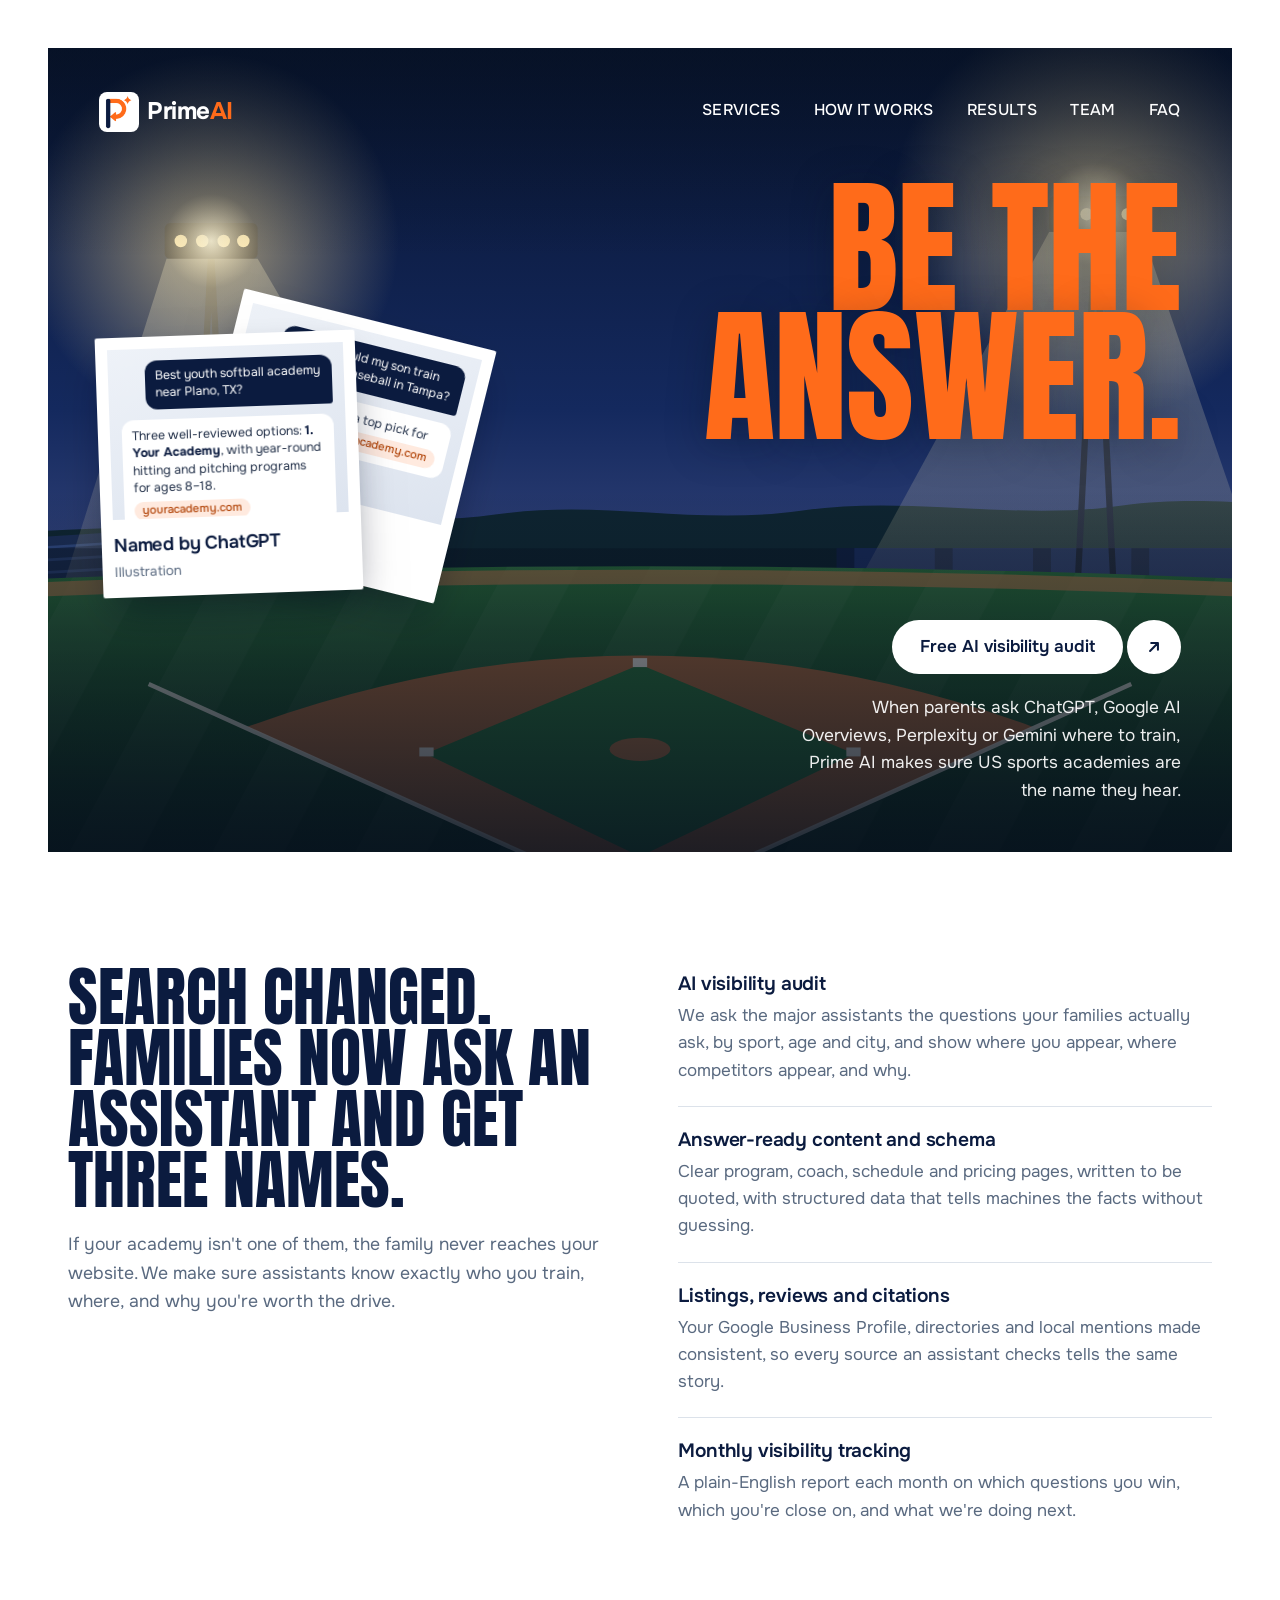
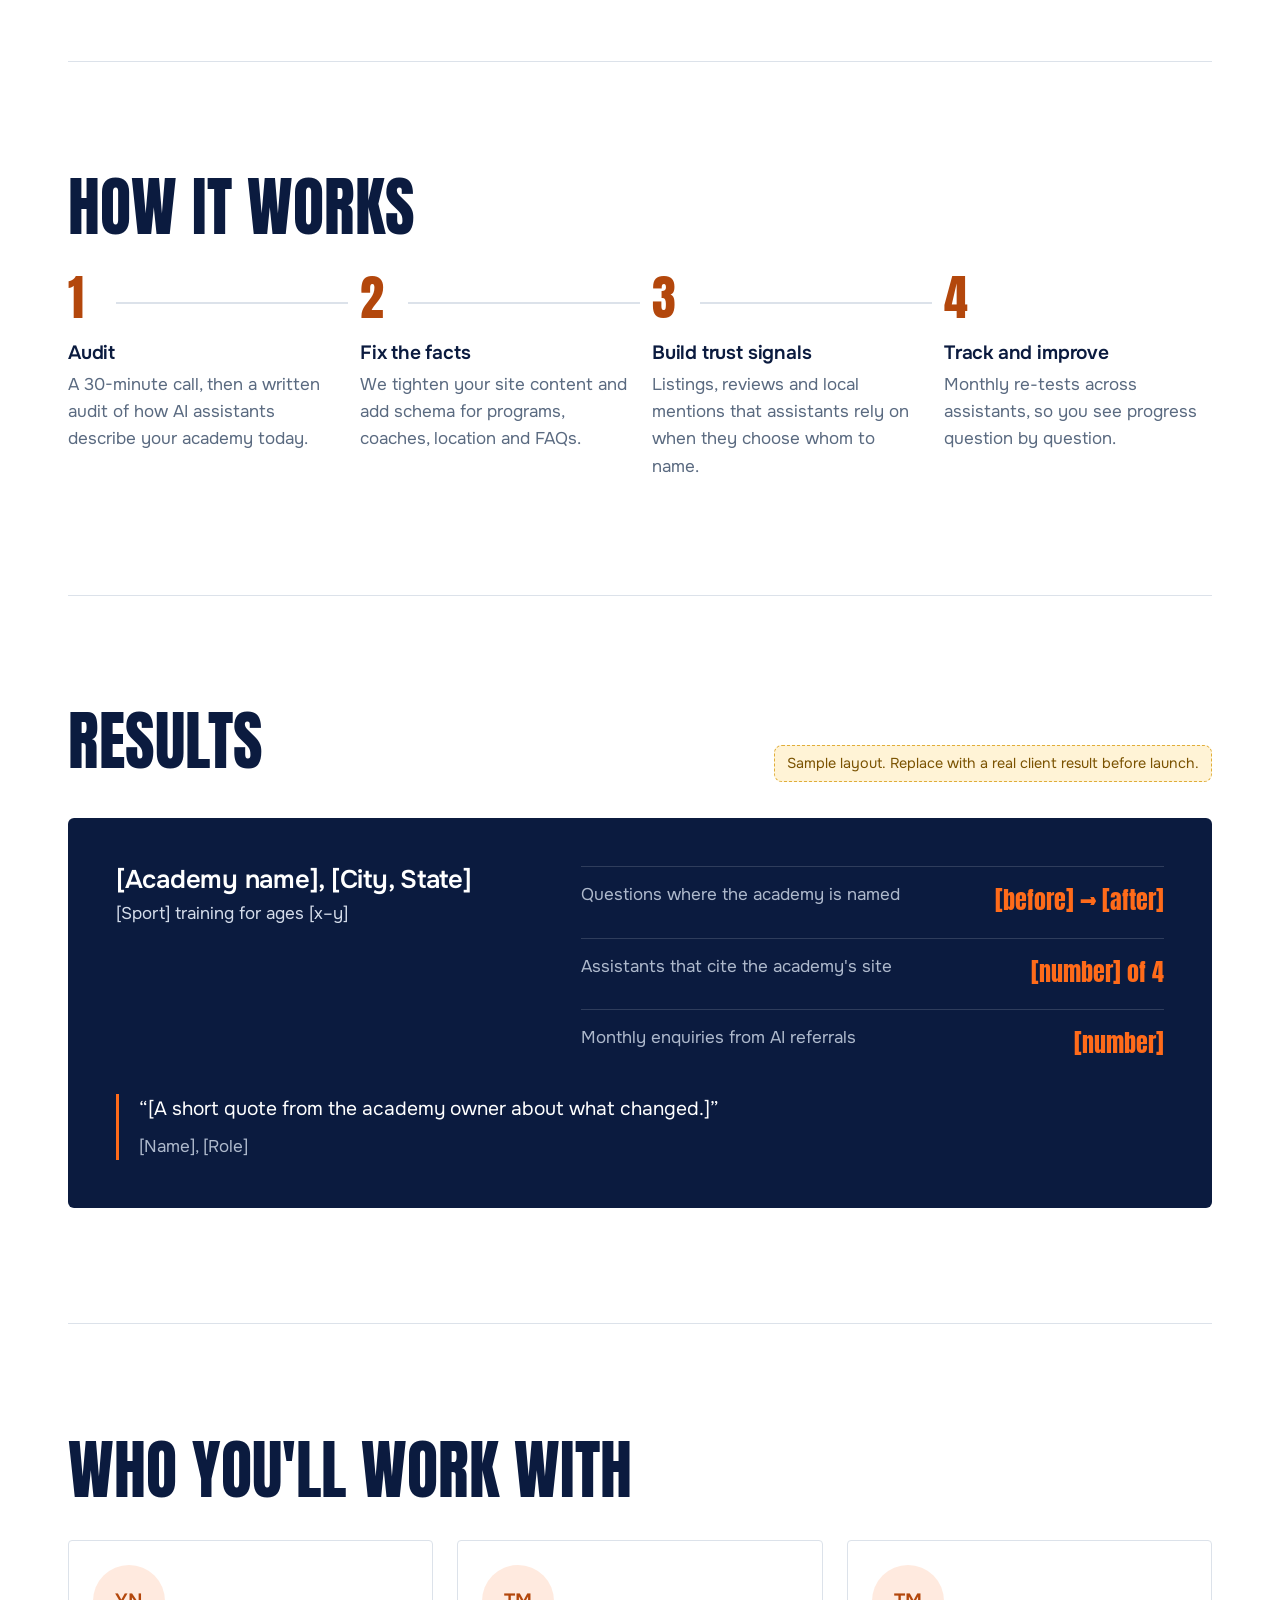
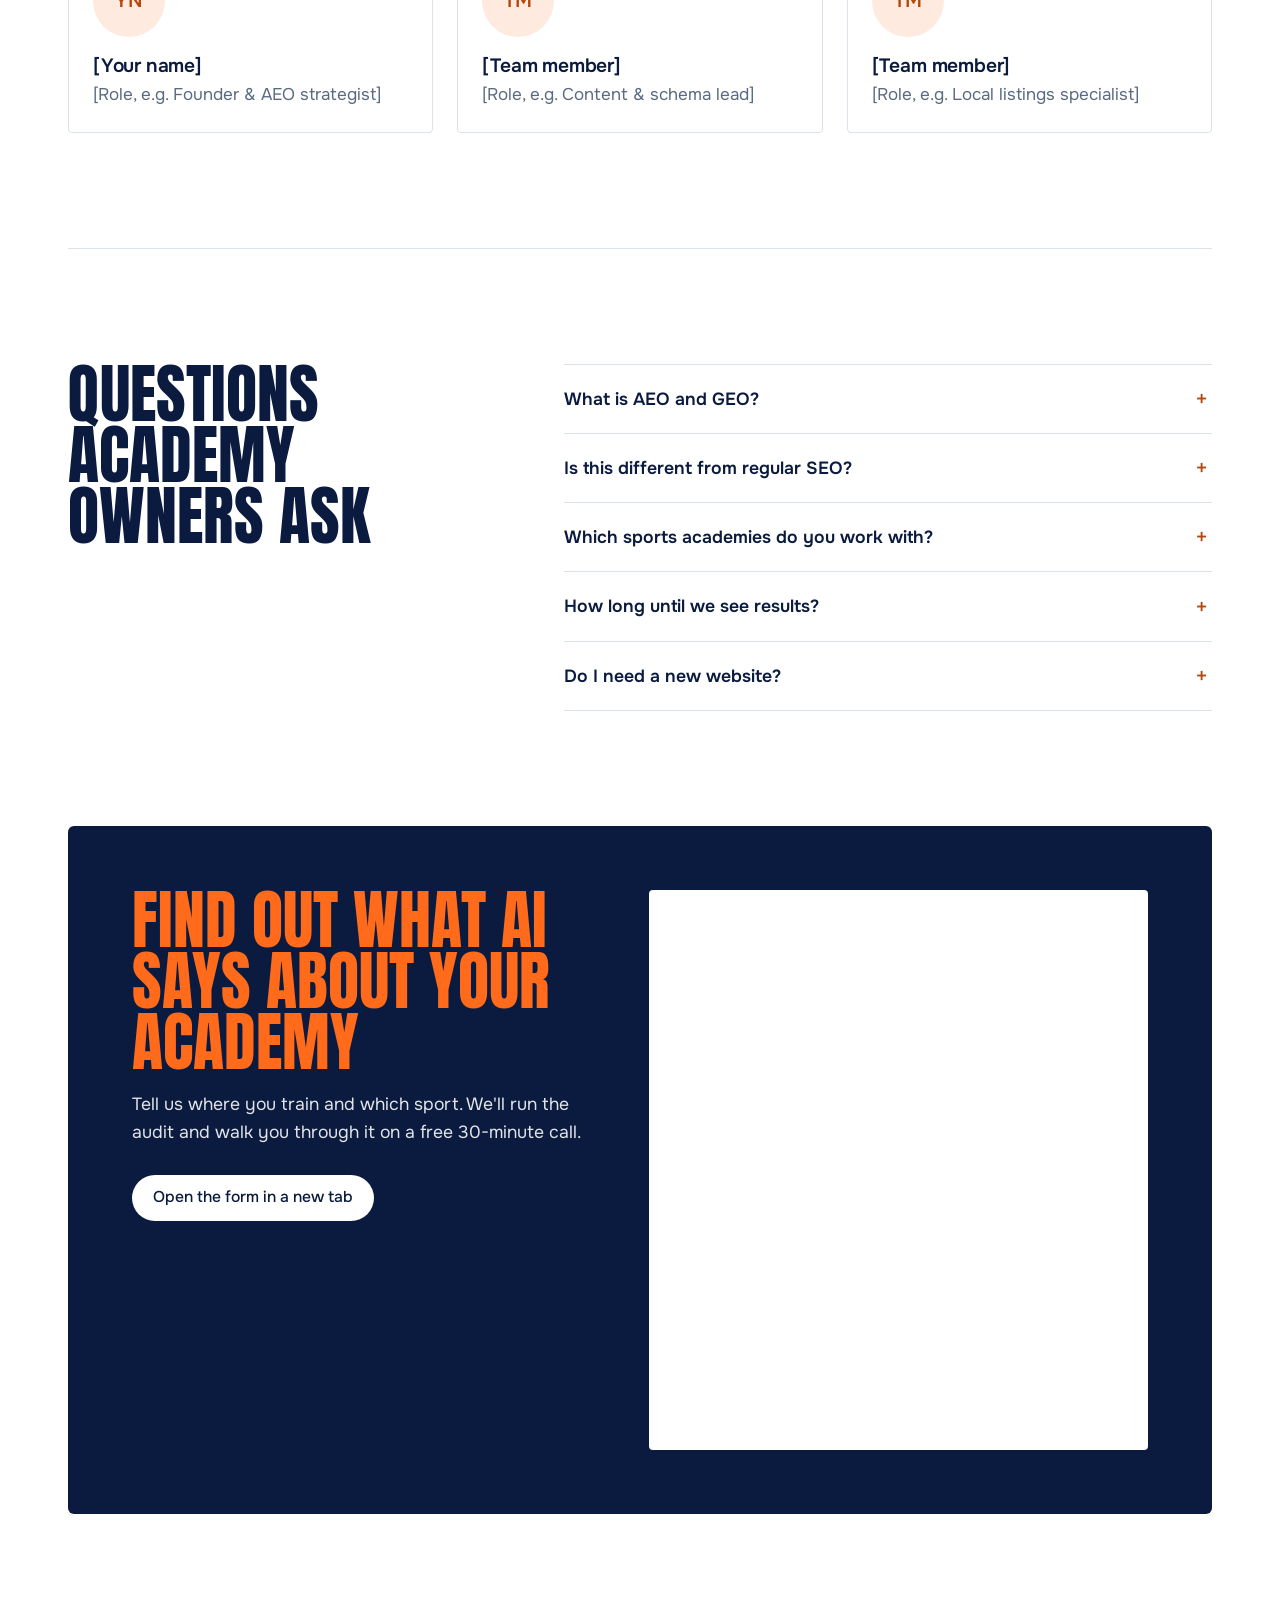
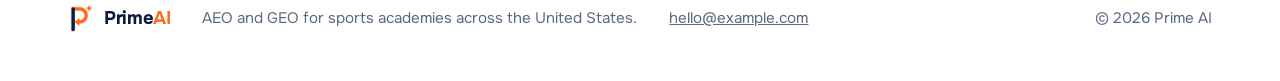
==== commit 05da3390: "Embed Typeform audit request form in contact section Replaces the mailto form with https://form.type" ====
--- a/prime-ai/index.html
+++ b/prime-ai/index.html
@@ -208,22 +208,11 @@
       <div class="contact-copy">
         <h2 id="contact-h">Find out what AI says about your academy</h2>
         <p>Tell us where you train and which sport. We'll run the audit and walk you through it on a free 30-minute call.</p>
-        <!-- TODO: replace with your Calendly (or other) booking link -->
-        <a class="btn btn-light" href="#contact-form">Prefer to book a time? Add your booking link here</a>
-      </div>
-      <!-- TODO: this form opens the visitor's email app. To collect submissions directly, set action to a form service (e.g. Formspree) and remove data-mailto. -->
-      <form class="contact-form" id="contact-form" data-mailto="hello@example.com">
-        <label>Your name<input name="name" autocomplete="name" required></label>
-        <label>Email<input name="email" type="email" autocomplete="email" required></label>
-        <label>Academy name<input name="academy" required></label>
-        <div class="row">
-          <label>City and state<input name="location" placeholder="e.g. Plano, TX" required></label>
-          <label>Main sport<input name="sport" placeholder="e.g. Softball" required></label>
-        </div>
-        <label>Anything we should know? <span class="opt">(optional)</span><textarea name="message" rows="3"></textarea></label>
-        <button class="btn btn-brand" type="submit">Request my audit</button>
-        <p class="form-status" role="status" aria-live="polite"></p>
-      </form>
+        <a class="btn btn-light" href="https://form.typeform.com/to/W63GgAyb" target="_blank" rel="noopener">Open the form in a new tab</a>
+      </div>
+      <div class="contact-form typeform-wrap" id="contact-form">
+        <iframe class="typeform-embed" src="https://form.typeform.com/to/W63GgAyb" title="Prime AI audit request form" loading="lazy" allow="camera; microphone; autoplay; encrypted-media; fullscreen"></iframe>
+      </div>
     </section>
   </main>
 
--- a/prime-ai/styles.css
+++ b/prime-ai/styles.css
@@ -10,7 +10,8 @@
   --ink: #0B1B3F;          /* Prime AI navy (from logo) */
   --text: #24324A;
   --muted: #5A6A80;
-  --paper: #E4E9F2;        /* page background (soft navy mat) */
+  --paper: #FFFFFF;        /* page background */
+  --field: #F4F6F9;        /* form field fill */
   --surface: #FFFFFF;
   --line: #DCE2EA;
   --font: "Onest", system-ui, -apple-system, "Segoe UI", sans-serif;
@@ -205,9 +206,11 @@
 .contact-form label { display: grid; gap: 6px; font-size: .92rem; font-weight: 500; color: var(--ink); }
 .contact-form .opt { color: var(--muted); font-weight: 400; }
 .contact-form .row { display: grid; grid-template-columns: 1fr 1fr; gap: 16px; }
-.contact-form input, .contact-form textarea { font: inherit; font-weight: 400; color: var(--text); padding: 11px 14px; border: 1px solid var(--line); border-radius: 12px; background: var(--paper); width: 100%; }
+.contact-form input, .contact-form textarea { font: inherit; font-weight: 400; color: var(--text); padding: 11px 14px; border: 1px solid var(--line); border-radius: 12px; background: var(--field); width: 100%; }
 .contact-form input:focus, .contact-form textarea:focus { outline: 2px solid var(--brand); outline-offset: 1px; background: #fff; }
 .contact-form button { justify-self: start; }
+.typeform-wrap { padding: 0; overflow: hidden; min-height: 560px; }
+.typeform-embed { display: block; width: 100%; height: 100%; min-height: 560px; border: 0; }
 .form-status { font-size: .92rem; color: var(--muted); min-height: 1.4em; }
 
 .site-footer { max-width: var(--max); margin: 0 auto; padding: 0 var(--gutter) 48px; display: flex; flex-wrap: wrap; gap: 12px 32px; align-items: center; color: var(--muted); font-size: .95rem; }
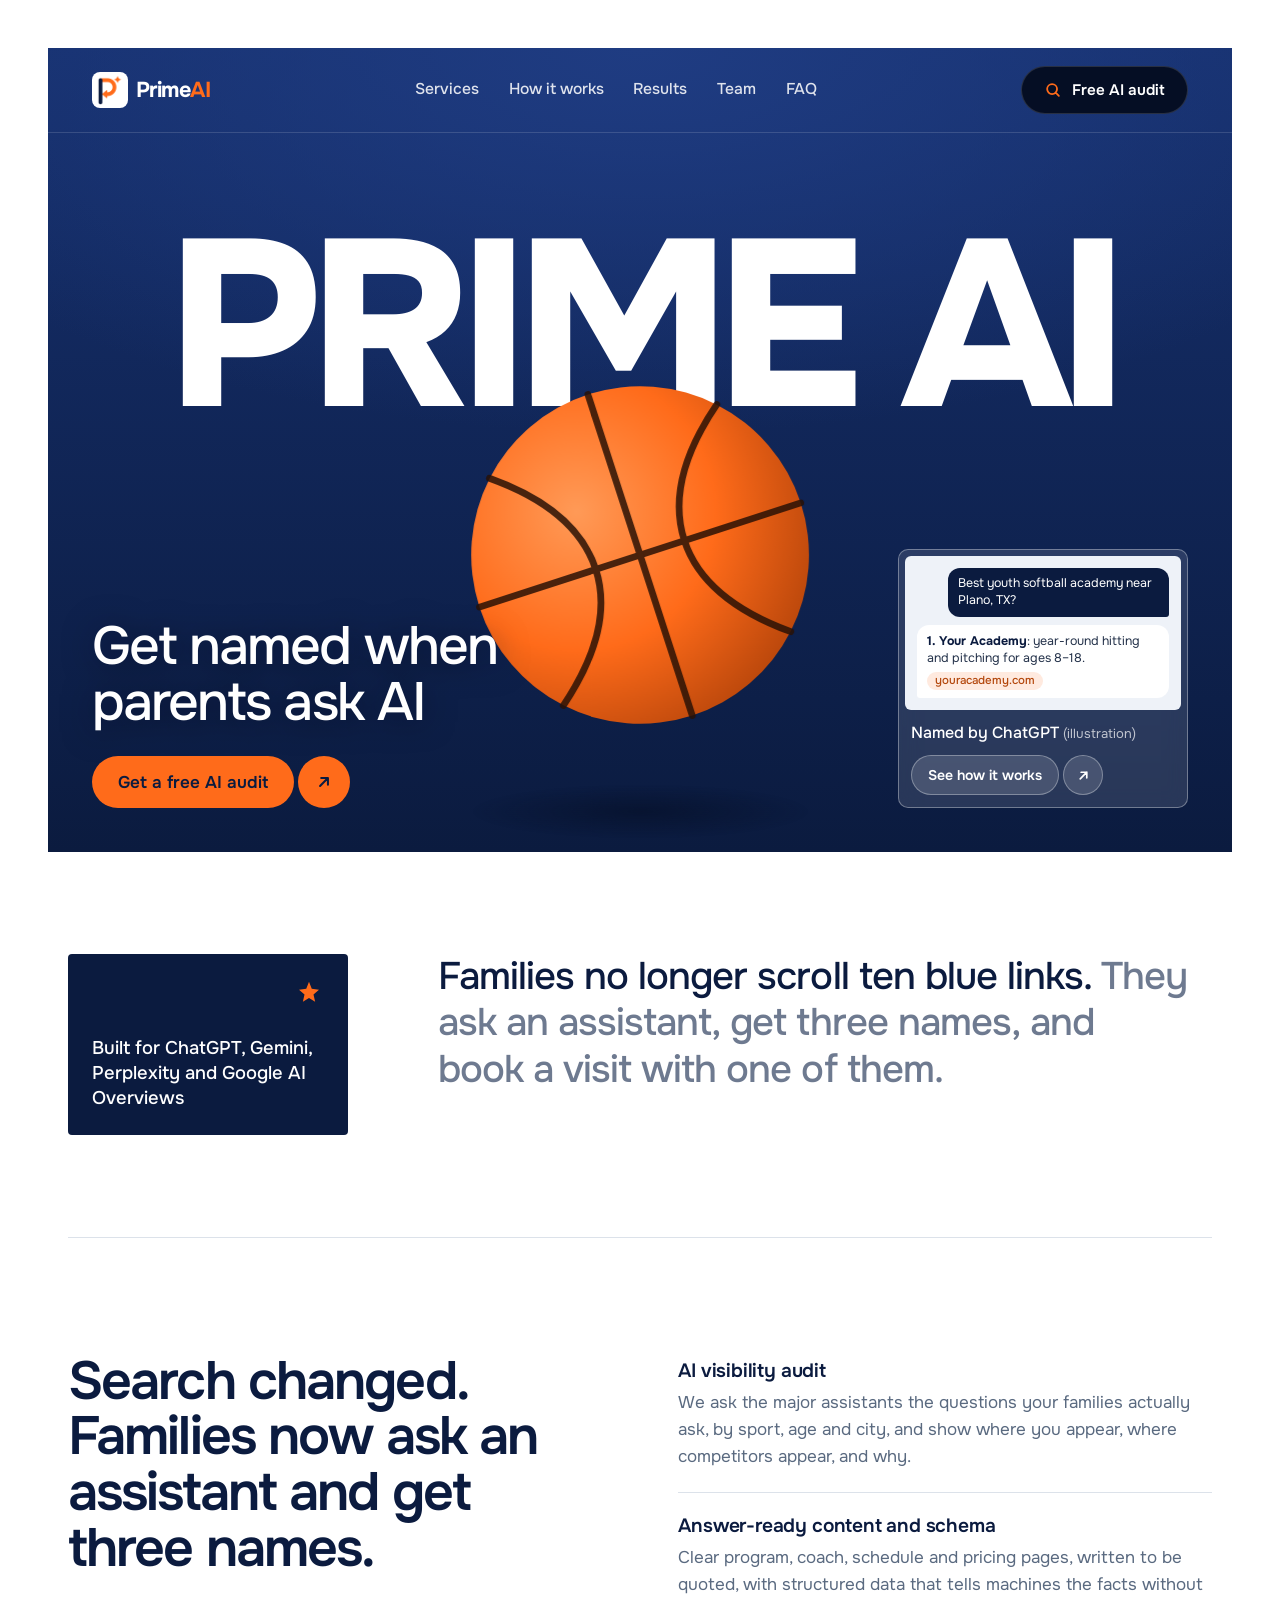
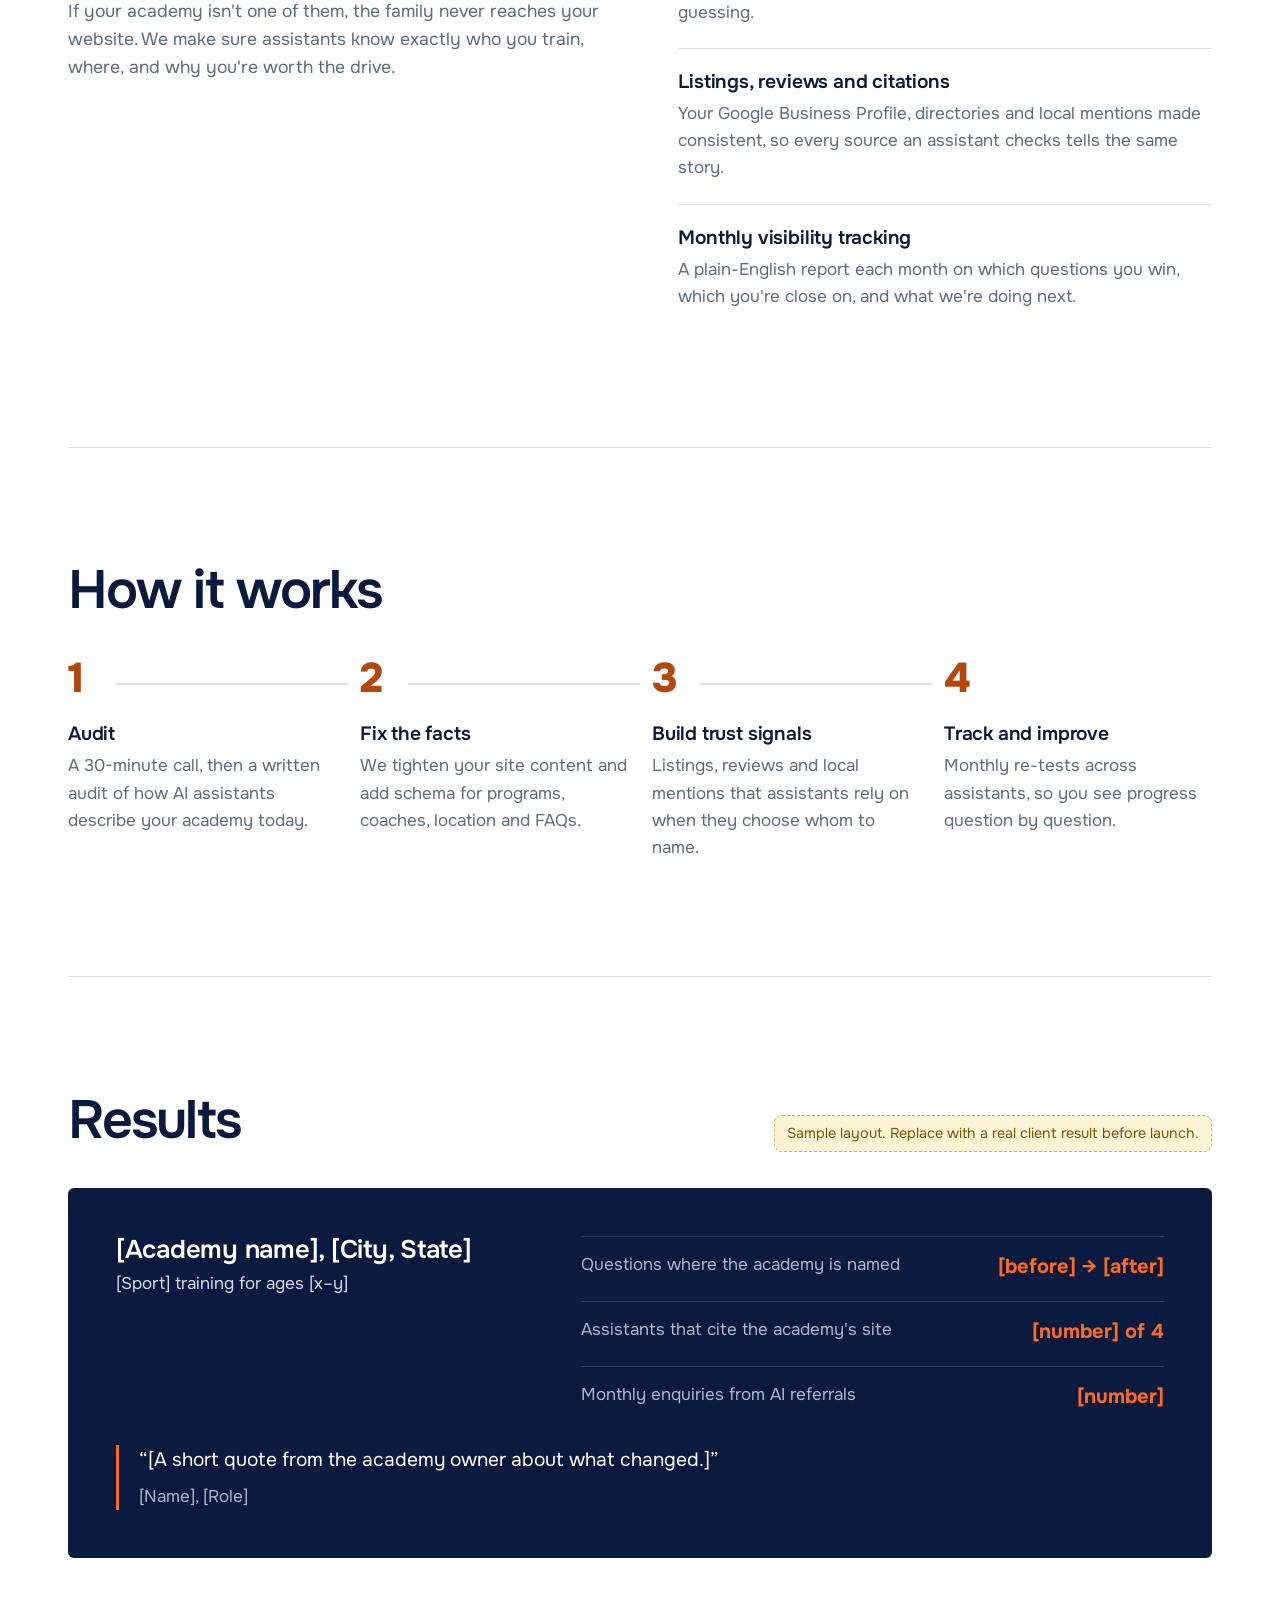
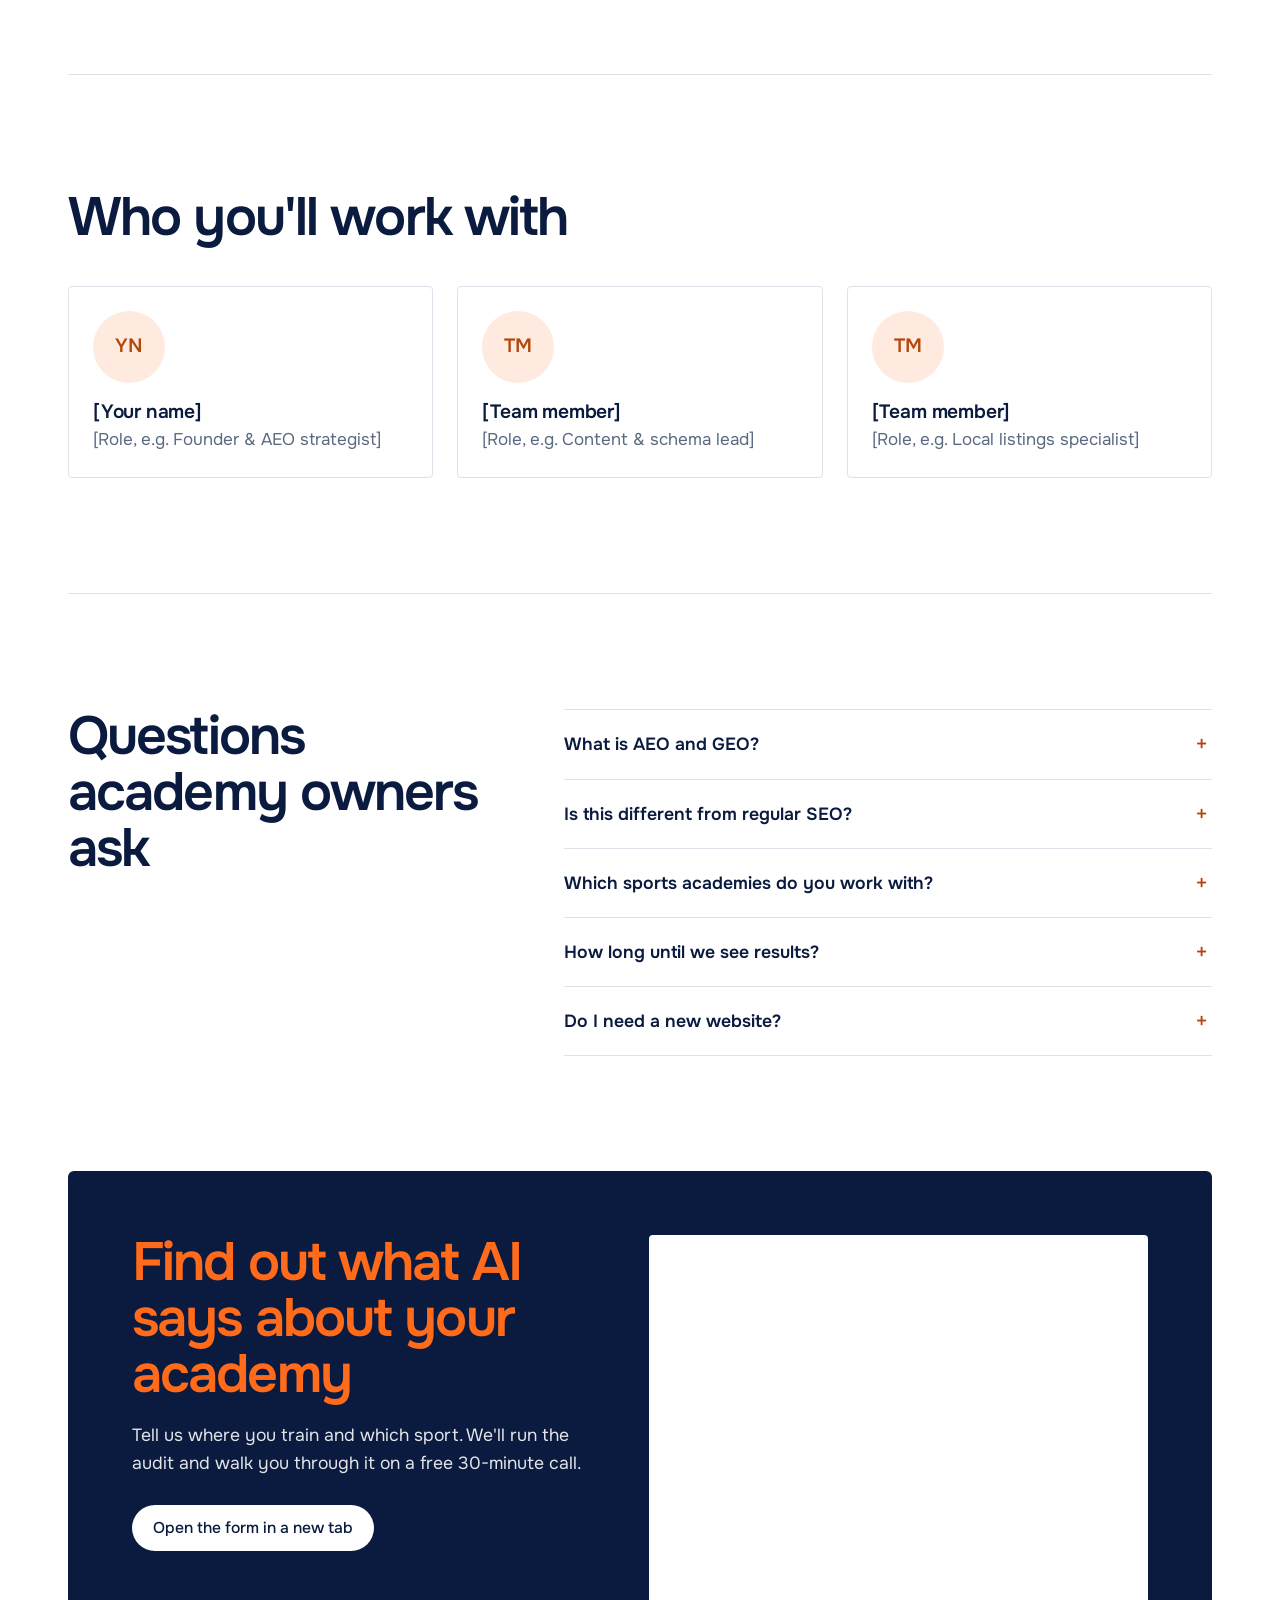
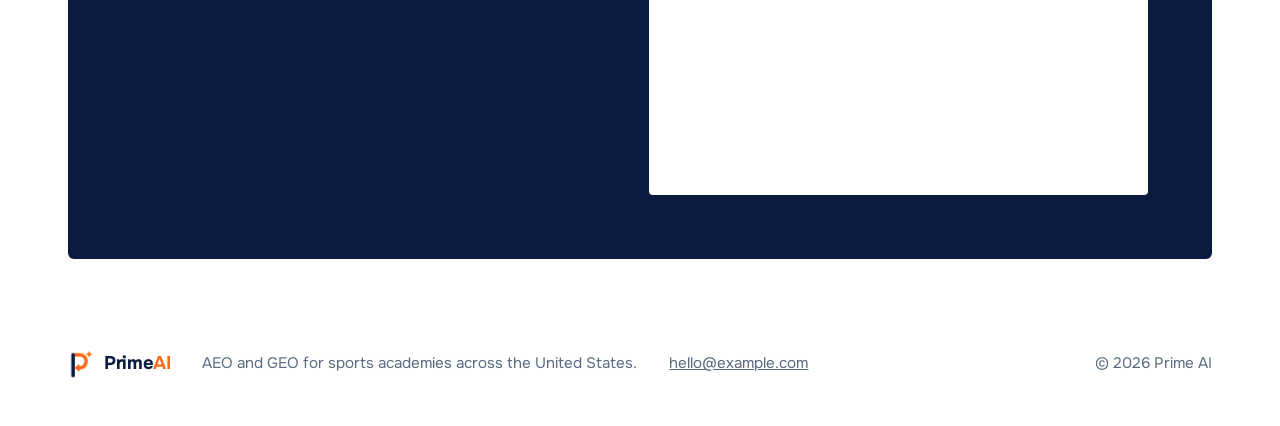
==== commit b940db02: "Restyle hero: giant wordmark with athlete cut-out on navy Heavy grotesque PRIME AI wordmark behind a" ====
--- a/prime-ai/index.html
+++ b/prime-ai/index.html
@@ -15,7 +15,7 @@
   <link rel="icon" href="assets/favicon.png" type="image/png">
   <link rel="preconnect" href="https://fonts.googleapis.com">
   <link rel="preconnect" href="https://fonts.gstatic.com" crossorigin>
-  <link href="https://fonts.googleapis.com/css2?family=Anton&family=Onest:wght@400;500;600;700&display=swap" rel="stylesheet">
+  <link href="https://fonts.googleapis.com/css2?family=Onest:wght@400;500;600;700;800;900&display=swap" rel="stylesheet">
   <link rel="stylesheet" href="styles.css">
 
   <script type="application/ld+json">
@@ -66,7 +66,7 @@
   <header class="hero" id="top">
     <nav class="nav" aria-label="Main">
       <a class="brand" href="#top" aria-label="Prime AI home">
-        <img src="assets/logo-mark.png" alt="" width="40" height="40">
+        <img src="assets/logo-mark.png" alt="" width="36" height="36">
         <span>Prime<b>AI</b></span>
       </a>
       <button class="nav-toggle" aria-expanded="false" aria-controls="nav-links">Menu</button>
@@ -77,39 +77,50 @@
         <li><a href="#team">Team</a></li>
         <li><a href="#faq">FAQ</a></li>
       </ul>
+      <a class="nav-cta" href="#contact">
+        <svg viewBox="0 0 20 20" aria-hidden="true"><path d="M9 3.5a5.5 5.5 0 1 0 0 11 5.5 5.5 0 0 0 0-11Zm4 9.5 3.5 3.5"/></svg>
+        Free AI audit
+      </a>
     </nav>
 
-    <div class="hero-body">
-      <h1><span>Be the</span> <span>answer.</span></h1>
-
-      <div class="prints" aria-label="Illustration of AI assistants recommending an academy">
-        <figure class="print print-back" aria-hidden="true">
-          <div class="print-shot">
-            <div class="mini-q">Where should my son train for travel baseball in Tampa?</div>
-            <div class="mini-a"><strong>Your Academy</strong> is a top pick for ages 10–16… <span class="cite">youracademy.com</span></div>
-          </div>
-          <figcaption><strong>Cited in Perplexity</strong><span>Illustration</span></figcaption>
-        </figure>
-        <figure class="print print-front">
-          <div class="print-shot">
-            <div class="mini-q">Best youth softball academy near Plano, TX?</div>
-            <div class="mini-a">Three well-reviewed options: <strong>1. Your Academy</strong>, with year-round hitting and pitching programs for ages 8–18. <span class="cite">youracademy.com</span></div>
-          </div>
-          <figcaption><strong>Named by ChatGPT</strong><span>Illustration</span></figcaption>
-        </figure>
-      </div>
-
-      <div class="hero-side">
+    <div class="hero-stage">
+      <p class="hero-word" aria-hidden="true">PRIME AI</p>
+      <!-- Athlete cut-out: replace assets/hero-athlete.svg with a transparent PNG/WebP of your athlete (e.g. assets/hero-athlete.png) and update src -->
+      <img class="hero-athlete" src="assets/hero-athlete.svg" alt="" width="900" height="1000">
+    </div>
+
+    <div class="hero-foot">
+      <div class="hero-copy">
+        <h1>Get named when parents ask AI</h1>
         <a class="cta-split" href="#contact">
-          <span class="cta-label">Free AI visibility audit</span>
+          <span class="cta-label">Get a free AI audit</span>
           <span class="cta-arrow" aria-hidden="true"><svg viewBox="0 0 16 16"><path d="M4.5 11.5 11.5 4.5M5.5 4.5h6v6"/></svg></span>
         </a>
-        <p class="hero-sub">When parents ask ChatGPT, Google AI Overviews, Perplexity or Gemini where to train, Prime AI makes sure US sports academies are the name they hear.</p>
-      </div>
+      </div>
+
+      <figure class="answer-mini" aria-label="Illustration of ChatGPT recommending an academy">
+        <div class="answer-mini-shot">
+          <div class="mini-q">Best youth softball academy near Plano, TX?</div>
+          <div class="mini-a"><strong>1. Your Academy</strong>: year-round hitting and pitching for ages 8–18. <span class="cite">youracademy.com</span></div>
+        </div>
+        <figcaption>Named by ChatGPT <span>(illustration)</span></figcaption>
+        <a class="cta-split cta-small" href="#process">
+          <span class="cta-label">See how it works</span>
+          <span class="cta-arrow" aria-hidden="true"><svg viewBox="0 0 16 16"><path d="M4.5 11.5 11.5 4.5M5.5 4.5h6v6"/></svg></span>
+        </a>
+      </figure>
     </div>
   </header>
 
   <main id="main">
+
+    <section class="statement" aria-label="Why it matters">
+      <div class="statement-card">
+        <svg viewBox="0 0 24 24" aria-hidden="true"><path d="M12 3l2.2 5.6L20 9.3l-4.4 3.9 1.3 5.8L12 16l-4.9 3 1.3-5.8L4 9.3l5.8-.7z"/></svg>
+        <p>Built for ChatGPT, Gemini, Perplexity and Google AI Overviews</p>
+      </div>
+      <p class="statement-text">Families no longer scroll ten blue links. <span>They ask an assistant, get three names, and book a visit with one of them.</span></p>
+    </section>
 
     <section class="section intro" id="services" aria-labelledby="services-h">
       <div class="intro-lead">
--- a/prime-ai/styles.css
+++ b/prime-ai/styles.css
@@ -15,9 +15,7 @@
   --surface: #FFFFFF;
   --line: #DCE2EA;
   --font: "Onest", system-ui, -apple-system, "Segoe UI", sans-serif;
-  --display: "Anton", "Impact", "Arial Narrow", sans-serif; /* condensed headline face */
-  /* Hero image: replace with a real academy photo, e.g. url("assets/hero.jpg") */
-  --hero-image: url("assets/hero-field.svg");
+  --display: var(--font); /* headline face (heavy weights of the body font) */
 
   --radius-lg: 6px;
   --radius-md: 4px;
@@ -41,7 +39,7 @@
 img, svg { display: block; max-width: 100%; }
 a { color: inherit; }
 h1, h2, h3 { color: var(--ink); line-height: 1.1; margin: 0; font-weight: 600; letter-spacing: -0.02em; }
-h2 { font-family: var(--display); font-weight: 400; text-transform: uppercase; letter-spacing: 0; line-height: .95; font-size: clamp(2.4rem, 5vw, 4.2rem); max-width: 18ch; }
+h2 { font-weight: 600; letter-spacing: -0.035em; line-height: 1.04; font-size: clamp(2.1rem, 4.2vw, 3.4rem); max-width: 18ch; }
 h3 { font-size: 1.2rem; letter-spacing: -0.01em; }
 p { margin: 0; }
 
@@ -73,82 +71,88 @@
 /* ---------- hero ---------- */
 .hero {
   position: relative;
-  margin: var(--gutter);
-  margin-bottom: 0;
-  min-height: min(860px, calc(100svh - 2 * var(--gutter)));
+  margin: var(--gutter) var(--gutter) 0;
+  min-height: max(640px, min(900px, calc(100svh - 2 * var(--gutter))));
   overflow: hidden;
   color: #fff;
-  background: var(--ink) var(--hero-image) center 60% / cover no-repeat;
-  display: flex; flex-direction: column;
-  padding: clamp(20px, 3.4vw, 48px) clamp(20px, 4vw, 56px);
-}
-.hero::after {
-  content: ""; position: absolute; inset: 0; pointer-events: none;
-  background: linear-gradient(180deg, rgba(6,16,31,.55) 0%, rgba(6,16,31,0) 26%, rgba(6,16,31,0) 55%, rgba(6,16,31,.78) 100%);
-}
-.hero > * { position: relative; z-index: 1; }
-
-.nav { display: flex; align-items: center; gap: 16px; }
+  background:
+    radial-gradient(120% 80% at 50% 0%, #1F3C82 0%, rgba(31,60,130,0) 60%),
+    linear-gradient(180deg, #16306E 0%, var(--ink) 100%);
+  display: grid; grid-template-rows: auto 1fr;
+}
+
+.nav { position: relative; z-index: 5; display: flex; align-items: center; gap: 16px; padding: 18px clamp(20px, 3.4vw, 48px); border-bottom: 1px solid rgba(255,255,255,.14); }
 .brand { display: inline-flex; align-items: center; gap: 8px; text-decoration: none; font-weight: 700; font-size: 1.15rem; color: var(--ink); letter-spacing: -0.02em; }
 .brand b { color: var(--brand); font-weight: 700; }
-.nav .brand { color: #fff; font-size: 1.5rem; }
-.nav .brand img { width: 40px; height: 40px; background: #fff; border-radius: 8px; padding: 3px; }
-.nav-links { display: flex; gap: clamp(16px, 2.6vw, 40px); list-style: none; margin: 0 0 0 auto; padding: 0; }
-.nav-links a { display: block; padding: 6px 0; text-decoration: none; text-transform: uppercase; font-weight: 500; font-size: .98rem; letter-spacing: .02em; color: #fff; border-bottom: 2px solid transparent; }
-.nav-links a:hover { border-bottom-color: var(--brand); }
+.nav .brand { color: #fff; font-size: 1.35rem; }
+.nav .brand img { width: 36px; height: 36px; background: #fff; border-radius: 8px; padding: 3px; }
+.nav-links { display: flex; gap: clamp(14px, 2vw, 28px); list-style: none; margin: 0 auto; padding: 0; }
+.nav-links a { display: block; padding: 8px 2px; text-decoration: none; font-weight: 500; font-size: .98rem; color: rgba(255,255,255,.86); }
+.nav-links a:hover { color: #fff; text-decoration: underline; text-decoration-color: var(--brand); text-underline-offset: 6px; text-decoration-thickness: 2px; }
+.nav-cta { display: inline-flex; align-items: center; gap: 10px; min-height: 48px; padding: 0 22px; border-radius: 999px; background: #050E24; border: 1px solid rgba(255,255,255,.14); color: #fff; text-decoration: none; font-weight: 600; font-size: .95rem; }
+.nav-cta svg { width: 18px; height: 18px; fill: none; stroke: var(--brand); stroke-width: 2; stroke-linecap: round; }
+.nav-cta:hover { background: #000; }
 .nav-toggle { display: none; }
 
-.hero-body {
-  flex: 1;
-  display: grid;
-  grid-template-columns: minmax(0, 1fr) minmax(0, 1.1fr);
-  grid-template-areas: "prints title" "prints side";
-  grid-template-rows: 1fr auto;
-  column-gap: clamp(24px, 4vw, 64px);
-  padding-top: clamp(24px, 4vw, 56px);
-}
-.hero h1 {
-  grid-area: title; justify-self: end; text-align: right;
-  font-family: var(--display); font-weight: 400; text-transform: uppercase;
-  font-size: clamp(4rem, 11.5vw, 10.5rem); line-height: .88; letter-spacing: -0.005em;
-  color: var(--brand);
-  text-shadow: 0 6px 40px rgba(6,16,31,.35);
-}
-.hero h1 span { display: block; }
-
-.prints { grid-area: prints; position: relative; align-self: center; height: 360px; max-width: 380px; }
-.print {
-  position: absolute; margin: 0; width: 260px;
-  background: #fff; color: var(--text);
-  padding: 12px 12px 14px; border-radius: 2px;
-  box-shadow: 0 20px 40px -12px rgba(4,10,30,.55);
-}
-.print-front { left: 0; top: 18px; transform: rotate(-2deg); z-index: 2; }
-.print-back { left: 110px; top: 0; transform: rotate(14deg); }
-.print-shot { height: 170px; padding: 12px; background: linear-gradient(160deg, #EEF2F8, #DDE4EF); display: flex; flex-direction: column; gap: 10px; font-size: .78rem; line-height: 1.4; overflow: hidden; }
-.mini-q { align-self: flex-end; max-width: 88%; background: var(--ink); color: #fff; padding: 7px 10px; border-radius: 12px 12px 3px 12px; }
+.hero-stage { position: absolute; inset: 0; pointer-events: none; }
+.hero-word {
+  position: absolute; left: 0; right: 0; top: 23%;
+  margin: 0; text-align: center; white-space: nowrap;
+  font-weight: 800; font-size: clamp(5rem, 18.5vw, 17.5rem); line-height: .8; letter-spacing: -0.065em;
+  color: #fff;
+}
+.hero-athlete { position: absolute; bottom: 0; left: 50%; transform: translateX(-50%); height: 84%; width: auto; max-width: none; z-index: 2; }
+
+.hero-foot {
+  position: relative; z-index: 3; align-self: end;
+  display: flex; justify-content: space-between; align-items: flex-end; gap: 24px;
+  padding: 0 clamp(20px, 3.4vw, 48px) clamp(24px, 3.4vw, 48px);
+}
+.hero h1 { color: #fff; font-weight: 500; font-size: clamp(2.1rem, 4.2vw, 3.8rem); line-height: 1.04; letter-spacing: -0.035em; max-width: 14ch; text-wrap: balance; text-shadow: 0 2px 30px rgba(5,14,36,.5); }
+.hero-copy .cta-split { margin-top: 26px; }
+
+.cta-split { display: inline-flex; align-items: stretch; gap: 4px; text-decoration: none; }
+.cta-label { display: inline-flex; align-items: center; min-height: 52px; padding: 0 26px; border-radius: 999px; background: var(--brand); color: var(--ink); font-weight: 600; }
+.cta-arrow { display: grid; place-items: center; width: 52px; height: 52px; border-radius: 50%; background: var(--brand); flex: none; }
+.cta-arrow svg { width: 18px; height: 18px; fill: none; stroke: var(--ink); stroke-width: 1.8; stroke-linecap: round; stroke-linejoin: round; }
+.cta-split:hover .cta-label, .cta-split:hover .cta-arrow { background: var(--brand-strong); }
+
+.cta-small .cta-label, .cta-small .cta-arrow { min-height: 40px; background: rgba(255,255,255,.14); border: 1px solid rgba(255,255,255,.32); color: #fff; font-size: .88rem; }
+.cta-small .cta-label { padding: 0 16px; }
+.cta-small .cta-arrow { width: 40px; height: 40px; }
+.cta-small .cta-arrow svg { stroke: #fff; width: 15px; height: 15px; }
+.cta-split.cta-small:hover .cta-label, .cta-split.cta-small:hover .cta-arrow { background: rgba(255,255,255,.26); }
+
+.answer-mini {
+  margin: 0; width: 290px; flex: none;
+  padding: 6px 6px 12px; border-radius: 10px;
+  background: rgba(255,255,255,.12); border: 1px solid rgba(255,255,255,.34);
+  backdrop-filter: blur(10px); -webkit-backdrop-filter: blur(10px);
+}
+.answer-mini-shot { background: #EEF2F8; color: var(--text); border-radius: 6px; padding: 12px; display: grid; gap: 8px; font-size: .78rem; line-height: 1.4; }
+.mini-q { justify-self: end; max-width: 88%; background: var(--ink); color: #fff; padding: 7px 10px; border-radius: 12px 12px 3px 12px; }
 .mini-a { background: #fff; padding: 8px 10px; border-radius: 12px 12px 12px 3px; }
 .mini-a strong { color: var(--ink); }
-.print figcaption { padding-top: 12px; display: grid; gap: 1px; }
-.print figcaption strong { color: var(--ink); font-size: 1.15rem; font-weight: 600; letter-spacing: -0.01em; }
-.print figcaption span { color: var(--muted); font-size: .85rem; }
 .cite { display: inline-block; margin-top: 4px; padding: 1px 8px; border-radius: 999px; background: color-mix(in srgb, var(--brand) 14%, white); color: var(--brand-text); font-size: .72rem; font-weight: 500; }
-
-.hero-side { grid-area: side; justify-self: end; display: grid; justify-items: end; gap: 20px; max-width: 400px; text-align: right; padding-bottom: 4px; }
-.hero-sub { font-size: 1.08rem; color: rgba(255,255,255,.92); }
-
-.cta-split { display: inline-flex; align-items: stretch; gap: 4px; text-decoration: none; }
-.cta-label { display: inline-flex; align-items: center; min-height: 54px; padding: 0 28px; border-radius: 999px; background: #fff; color: var(--ink); font-weight: 600; }
-.cta-arrow { display: grid; place-items: center; width: 54px; height: 54px; border-radius: 50%; background: #fff; }
-.cta-arrow svg { width: 18px; height: 18px; fill: none; stroke: var(--ink); stroke-width: 1.8; stroke-linecap: round; stroke-linejoin: round; }
-.cta-split:hover .cta-label, .cta-split:hover .cta-arrow { background: var(--brand); }
+.answer-mini figcaption { padding: 10px 6px 10px; font-size: 1rem; font-weight: 500; }
+.answer-mini figcaption span { color: rgba(255,255,255,.7); font-size: .82rem; font-weight: 400; }
+.answer-mini .cta-split { margin-left: 6px; }
 
 @media (prefers-reduced-motion: no-preference) {
-  .print-front { animation: deal .7s .2s cubic-bezier(.2,.7,.2,1) both; }
-  .print-back { animation: deal-back .7s .05s cubic-bezier(.2,.7,.2,1) both; }
-}
-@keyframes deal { from { opacity: 0; transform: translateY(30px) rotate(-8deg); } }
-@keyframes deal-back { from { opacity: 0; transform: translateY(30px) rotate(0deg); } }
+  .hero-word { animation: word-in .9s cubic-bezier(.2,.7,.2,1) both; }
+  .hero-athlete { animation: athlete-in .9s .15s cubic-bezier(.2,.7,.2,1) both; }
+}
+@keyframes word-in { from { opacity: 0; transform: translateY(24px); } }
+@keyframes athlete-in { from { opacity: 0; transform: translate(-50%, 40px); } }
+
+/* ---------- statement band ---------- */
+.statement { display: grid; grid-template-columns: minmax(0, 280px) minmax(0, 1fr); gap: 32px clamp(32px, 7vw, 112px); align-items: start; padding-block: clamp(56px, 8vw, 104px); }
+.statement-card { background: var(--ink); color: #fff; border-radius: var(--radius-md); padding: 24px; display: grid; gap: 28px; }
+.statement-card svg { width: 30px; height: 30px; fill: var(--brand); justify-self: end; }
+.statement-card p { font-size: 1.15rem; font-weight: 500; line-height: 1.35; }
+.statement-text { font-size: clamp(1.6rem, 3vw, 2.6rem); font-weight: 500; line-height: 1.2; letter-spacing: -0.025em; color: var(--ink); max-width: 30ch; }
+.statement-text span { color: #6E7A90; }
+.statement + .section { border-top: 1px solid var(--line); }
 
 /* ---------- sections ---------- */
 main { max-width: var(--max); margin: 0 auto; padding: 0 var(--gutter); }
@@ -166,7 +170,7 @@
 .steps li { position: relative; padding-top: 64px; }
 .steps li::before { content: ""; position: absolute; top: 24px; left: 48px; right: -12px; height: 2px; background: var(--line); }
 .steps li:last-child::before { display: none; }
-.step-n { position: absolute; top: -6px; left: 0; width: 44px; height: 52px; display: grid; place-items: center start; font-family: var(--display); font-size: 3rem; line-height: 1; color: var(--brand-text); }
+.step-n { position: absolute; top: -6px; left: 0; width: 44px; height: 52px; display: grid; place-items: center start; font-weight: 800; font-size: 2.6rem; letter-spacing: -0.04em; line-height: 1; color: var(--brand-text); }
 
 .steps p { margin-top: 8px; color: var(--muted); }
 
@@ -178,7 +182,7 @@
 .case-stats { margin: 0; display: grid; gap: 18px; }
 .case-stats div { border-top: 1px solid rgba(255,255,255,.15); padding-top: 14px; display: flex; justify-content: space-between; gap: 16px; }
 .case-stats dt { color: #AEB9CC; }
-.case-stats dd { margin: 0; color: var(--brand); font-family: var(--display); font-size: 1.5rem; white-space: nowrap; }
+.case-stats dd { margin: 0; color: var(--brand); font-weight: 700; font-size: 1.25rem; white-space: nowrap; }
 .case-quote { grid-column: 1 / -1; margin: 0; border-left: 3px solid var(--accent); padding-left: 20px; }
 .case-quote p { color: #fff; font-size: 1.2rem; max-width: 60ch; }
 .case-quote footer { margin-top: 8px; color: #AEB9CC; }
@@ -223,23 +227,21 @@
     border: 1px solid rgba(255,255,255,.6); background: rgba(8,20,48,.35); color: #fff; font: 500 .95rem var(--font); cursor: pointer;
   }
   .nav { flex-wrap: wrap; }
-  .nav-links { display: none; width: 100%; flex-direction: column; gap: 0; margin: 8px 0 0; padding: 8px 16px; background: rgba(8,20,48,.9); }
+  .nav-cta { display: none; }
+  .nav-links { display: none; width: 100%; flex-direction: column; gap: 0; margin: 8px 0 0; padding: 8px 4px; }
   .nav-links.open { display: flex; }
   .nav-links a { padding: 12px 0; }
-  .hero-body { grid-template-columns: 1fr; grid-template-areas: "title" "side" "prints"; grid-template-rows: auto; row-gap: 32px; }
-  .hero h1 { justify-self: start; text-align: left; }
-  .hero-side { justify-self: start; justify-items: start; text-align: left; }
-  .prints { height: 330px; width: 100%; }
-  .intro, .faq, .contact, .case { grid-template-columns: 1fr; }
+  .hero-foot { flex-direction: column; align-items: flex-start; }
+  .statement, .intro, .faq, .contact, .case { grid-template-columns: 1fr; }
   .steps { grid-template-columns: repeat(2, minmax(0, 1fr)); row-gap: 40px; }
   .steps li:nth-child(2)::before { display: none; }
   .people { grid-template-columns: 1fr 1fr; }
 }
 @media (max-width: 600px) {
-  .hero { margin: 10px; min-height: auto; }
-  .print { width: 220px; }
-  .print-back { left: 80px; }
-  .print-shot { height: 150px; }
+  .hero { margin: 10px 10px 0; min-height: 880px; }
+  .hero-word { top: 120px; font-size: 21.5vw; letter-spacing: -0.06em; }
+  .hero-athlete { height: 280px; top: 150px; bottom: auto; }
+  .answer-mini { width: 100%; }
   .steps, .people, .contact-form .row { grid-template-columns: 1fr; }
   .steps li::before { display: none; }
   .case-stats div { flex-direction: column; gap: 4px; }
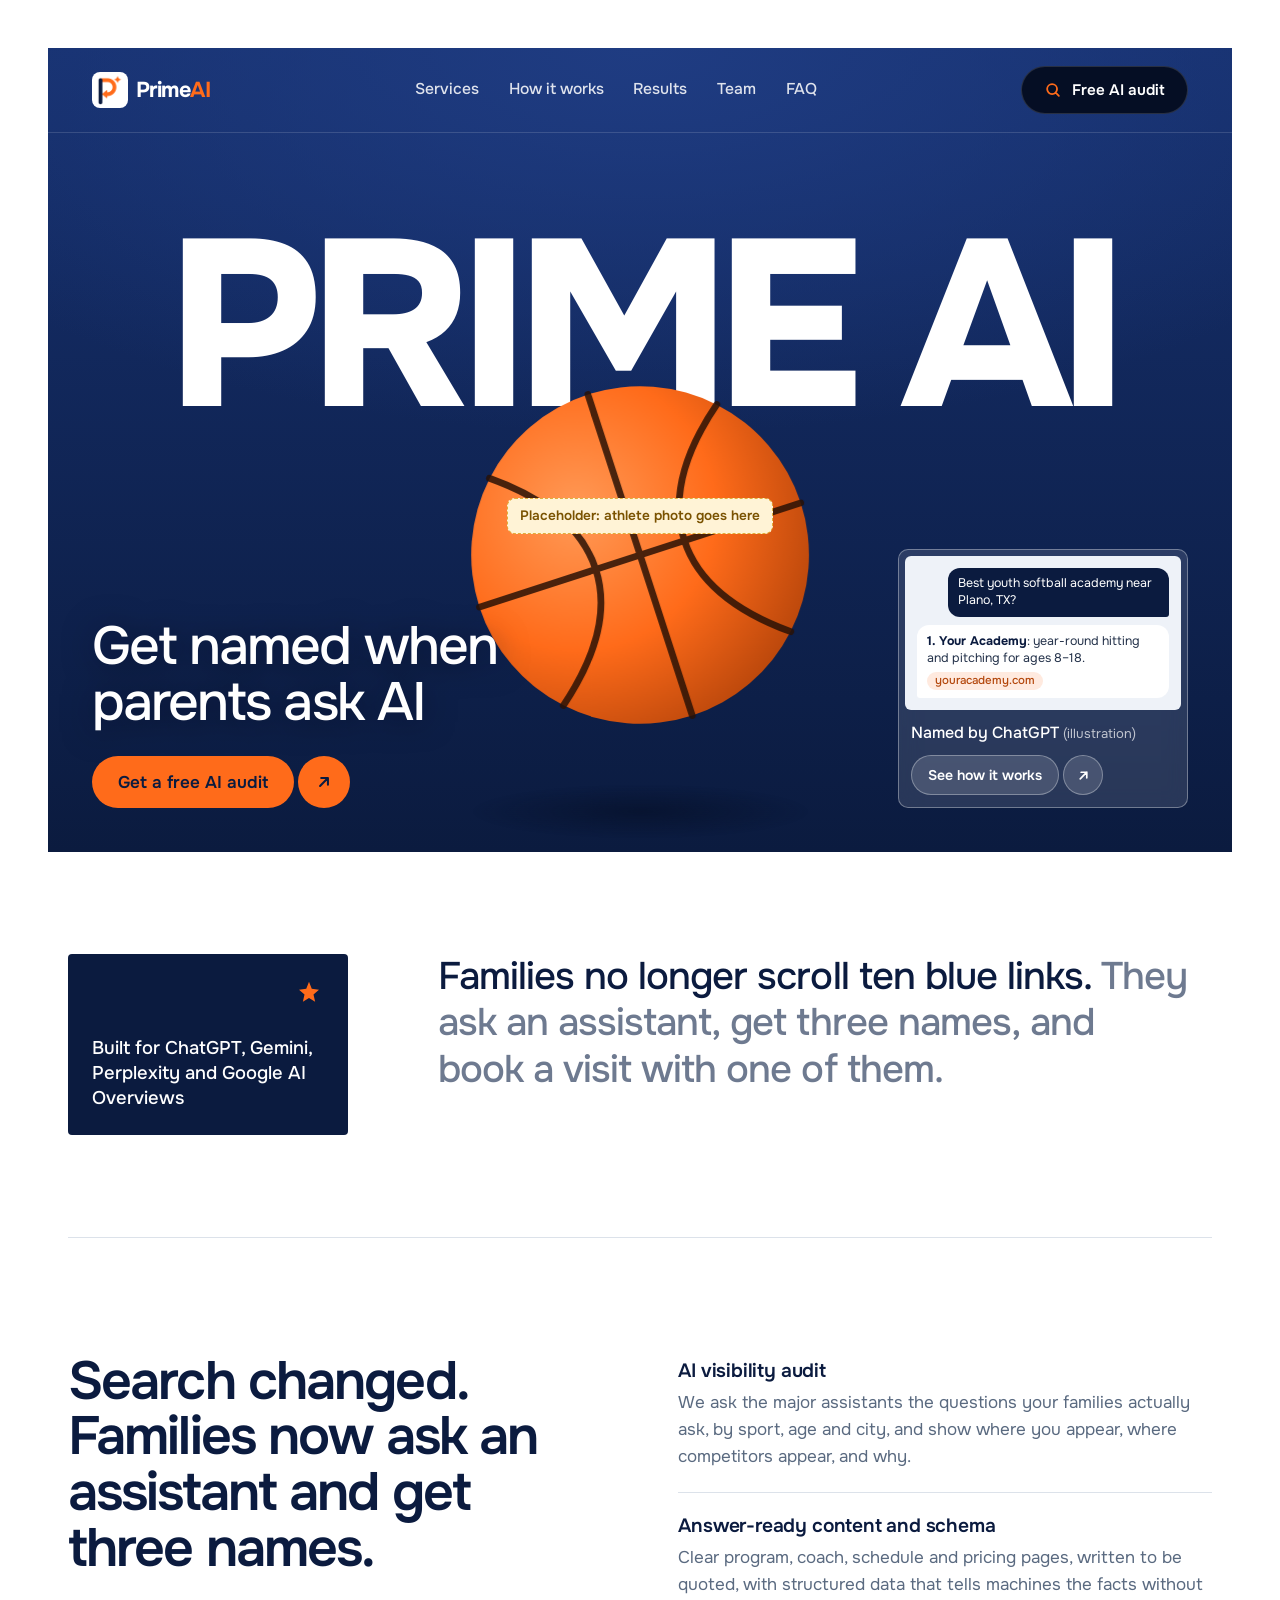
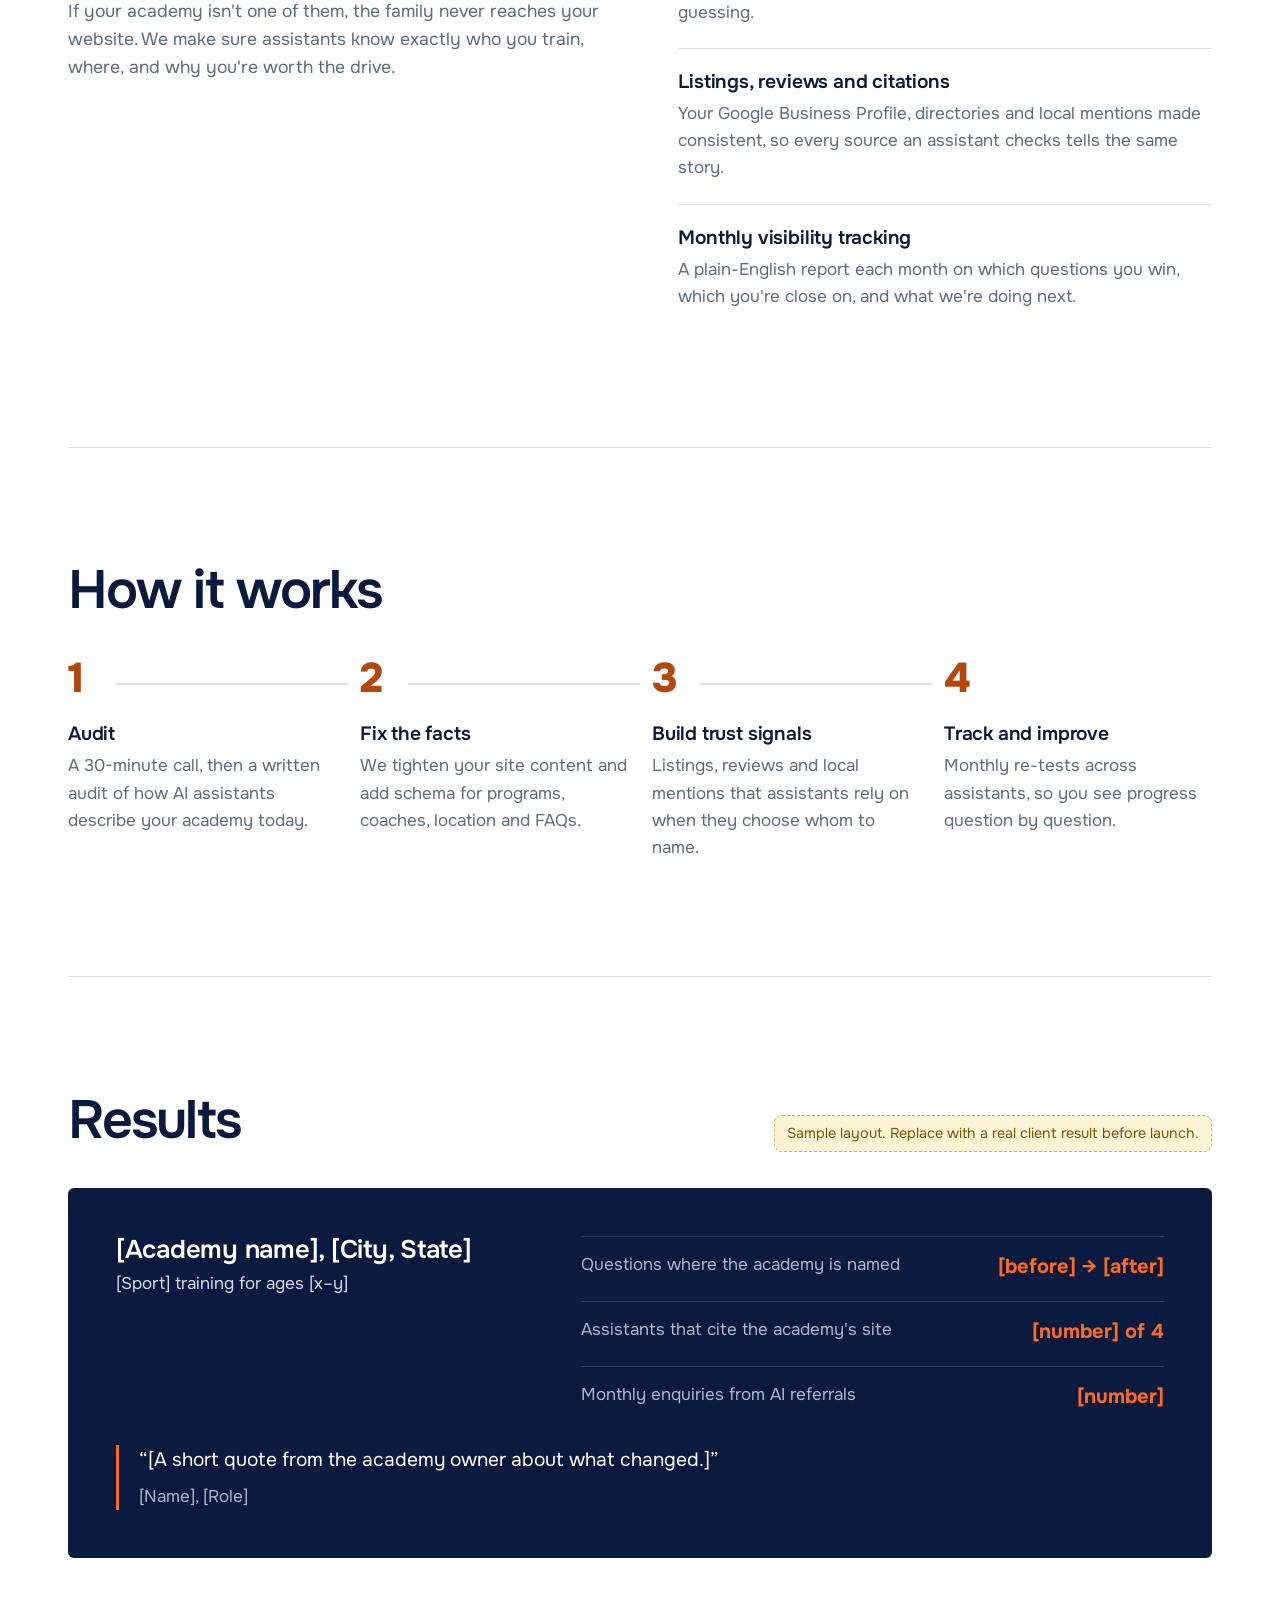
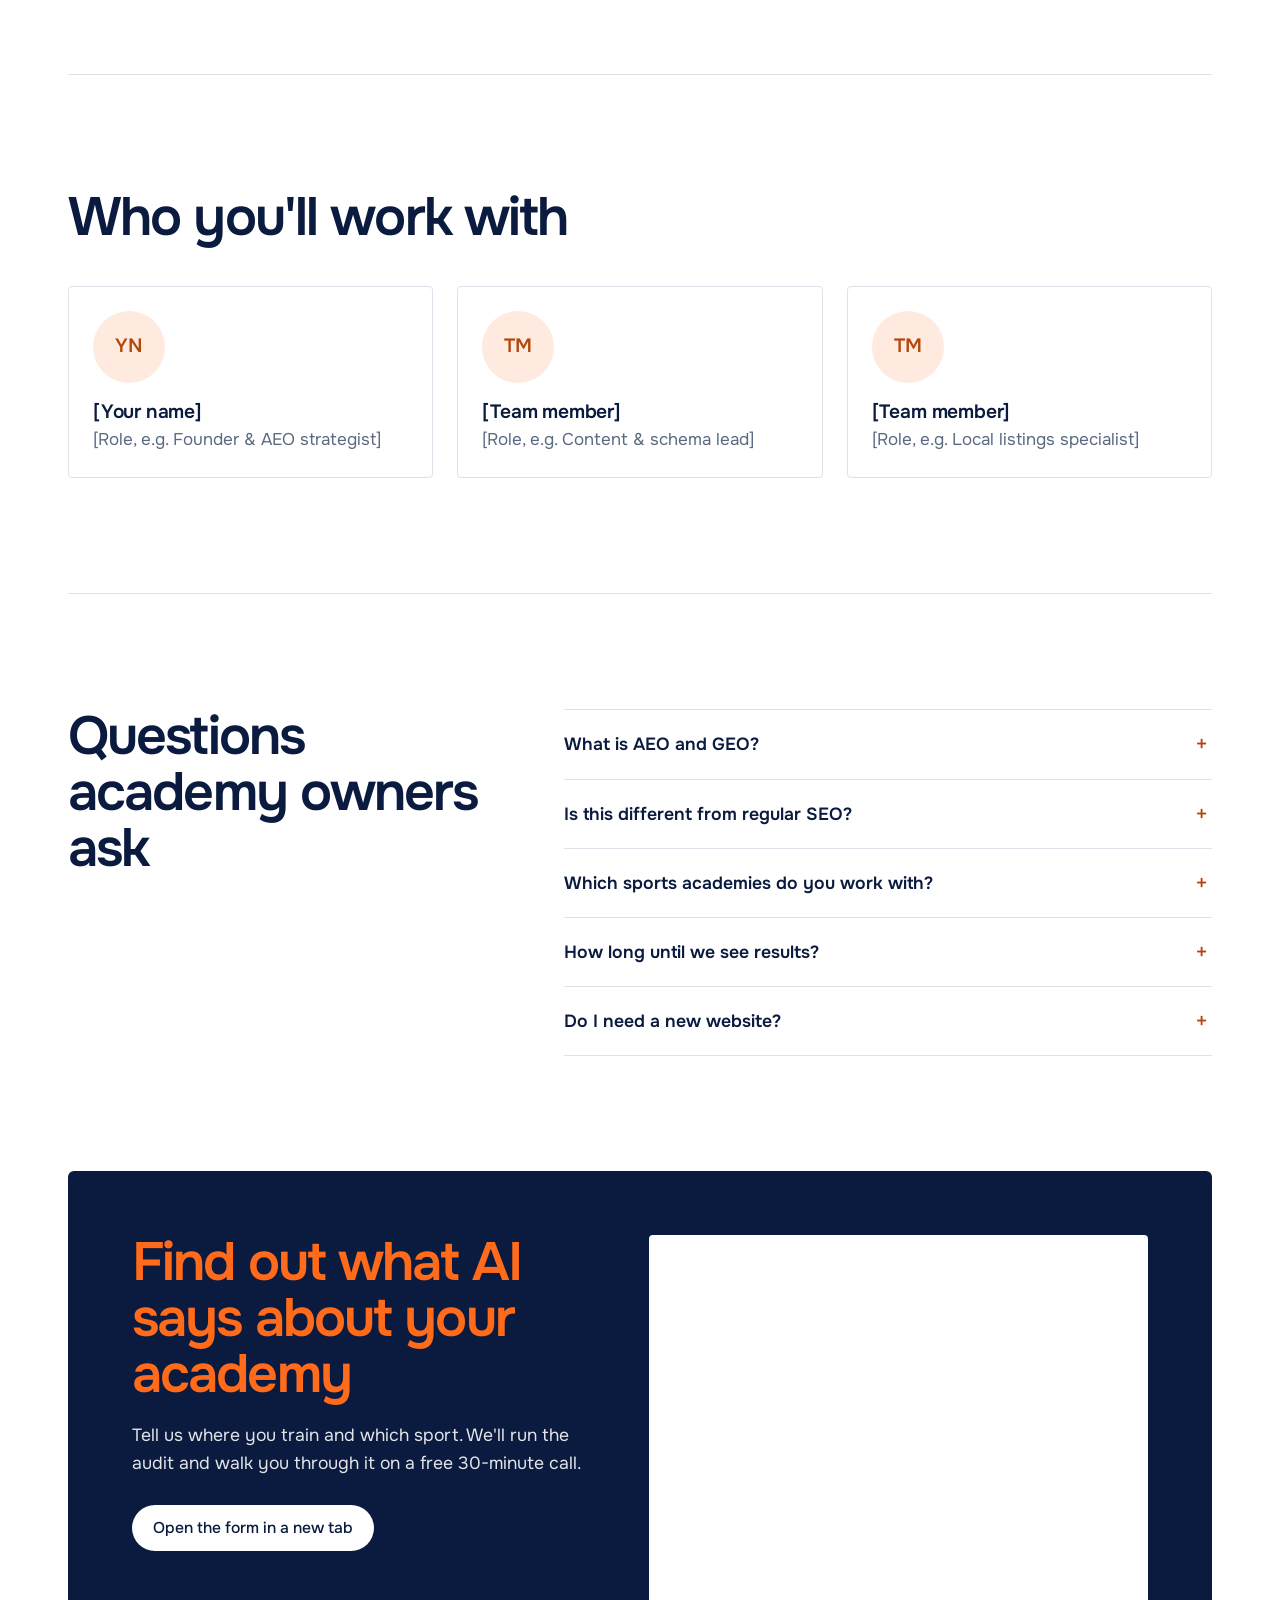
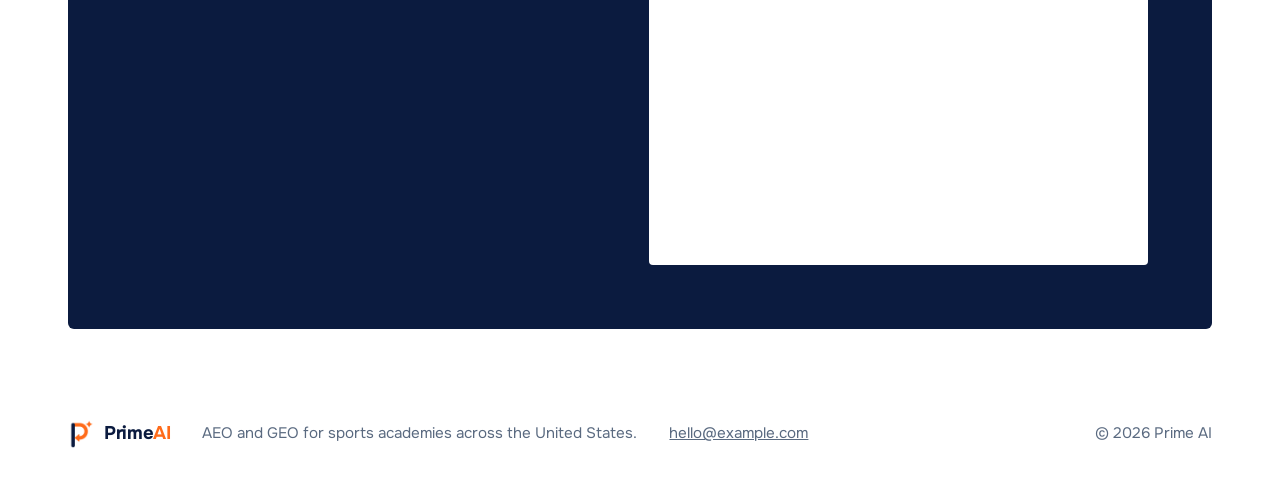
==== commit 237c0cd9: "Finish Prime AI site: clearer athlete placeholder, responsive Typeform embed Marks the hero ball as " ====
--- a/prime-ai/index.html
+++ b/prime-ai/index.html
@@ -87,6 +87,8 @@
       <p class="hero-word" aria-hidden="true">PRIME AI</p>
       <!-- Athlete cut-out: replace assets/hero-athlete.svg with a transparent PNG/WebP of your athlete (e.g. assets/hero-athlete.png) and update src -->
       <img class="hero-athlete" src="assets/hero-athlete.svg" alt="" width="900" height="1000">
+      <!-- PLACEHOLDER: delete this tag once the real athlete photo is in -->
+      <p class="placeholder-tag">Placeholder: athlete photo goes here</p>
     </div>
 
     <div class="hero-foot">
@@ -221,7 +223,8 @@
         <p>Tell us where you train and which sport. We'll run the audit and walk you through it on a free 30-minute call.</p>
         <a class="btn btn-light" href="https://form.typeform.com/to/W63GgAyb" target="_blank" rel="noopener">Open the form in a new tab</a>
       </div>
-      <div class="contact-form typeform-wrap" id="contact-form">
+      <!-- Typeform: to use a different form, change the URL here and on the button above -->
+      <div class="typeform-wrap" id="contact-form">
         <iframe class="typeform-embed" src="https://form.typeform.com/to/W63GgAyb" title="Prime AI audit request form" loading="lazy" allow="camera; microphone; autoplay; encrypted-media; fullscreen"></iframe>
       </div>
     </section>
--- a/prime-ai/styles.css
+++ b/prime-ai/styles.css
@@ -101,6 +101,7 @@
   font-weight: 800; font-size: clamp(5rem, 18.5vw, 17.5rem); line-height: .8; letter-spacing: -0.065em;
   color: #fff;
 }
+.placeholder-tag { position: absolute; z-index: 4; left: 50%; top: 56%; transform: translateX(-50%); margin: 0; padding: 6px 12px; white-space: nowrap; font-size: .85rem; font-weight: 600; color: #7A5200; background: #FFF3D6; border: 1px dashed #E0AE3A; border-radius: 8px; }
 .hero-athlete { position: absolute; bottom: 0; left: 50%; transform: translateX(-50%); height: 84%; width: auto; max-width: none; z-index: 2; }
 
 .hero-foot {
@@ -206,16 +207,8 @@
 .contact h2 { color: var(--brand); }
 .contact-copy p { margin-top: 18px; max-width: 44ch; color: rgba(255,255,255,.88); font-size: 1.1rem; }
 .contact-copy .btn { margin-top: 28px; }
-.contact-form { background: #fff; color: var(--text); border-radius: var(--radius-md); padding: clamp(20px, 3vw, 32px); display: grid; gap: 16px; }
-.contact-form label { display: grid; gap: 6px; font-size: .92rem; font-weight: 500; color: var(--ink); }
-.contact-form .opt { color: var(--muted); font-weight: 400; }
-.contact-form .row { display: grid; grid-template-columns: 1fr 1fr; gap: 16px; }
-.contact-form input, .contact-form textarea { font: inherit; font-weight: 400; color: var(--text); padding: 11px 14px; border: 1px solid var(--line); border-radius: 12px; background: var(--field); width: 100%; }
-.contact-form input:focus, .contact-form textarea:focus { outline: 2px solid var(--brand); outline-offset: 1px; background: #fff; }
-.contact-form button { justify-self: start; }
-.typeform-wrap { padding: 0; overflow: hidden; min-height: 560px; }
-.typeform-embed { display: block; width: 100%; height: 100%; min-height: 560px; border: 0; }
-.form-status { font-size: .92rem; color: var(--muted); min-height: 1.4em; }
+.typeform-wrap { background: #fff; border-radius: var(--radius-md); overflow: hidden; height: clamp(560px, 70vh, 680px); }
+.typeform-embed { display: block; width: 100%; height: 100%; border: 0; }
 
 .site-footer { max-width: var(--max); margin: 0 auto; padding: 0 var(--gutter) 48px; display: flex; flex-wrap: wrap; gap: 12px 32px; align-items: center; color: var(--muted); font-size: .95rem; }
 .site-footer .copy { margin-left: auto; }
@@ -242,7 +235,9 @@
   .hero-word { top: 120px; font-size: 21.5vw; letter-spacing: -0.06em; }
   .hero-athlete { height: 280px; top: 150px; bottom: auto; }
   .answer-mini { width: 100%; }
-  .steps, .people, .contact-form .row { grid-template-columns: 1fr; }
+  .placeholder-tag { top: 330px; }
+  .typeform-wrap { height: 600px; }
+  .steps, .people { grid-template-columns: 1fr; }
   .steps li::before { display: none; }
   .case-stats div { flex-direction: column; gap: 4px; }
   .site-footer .copy { margin-left: 0; }
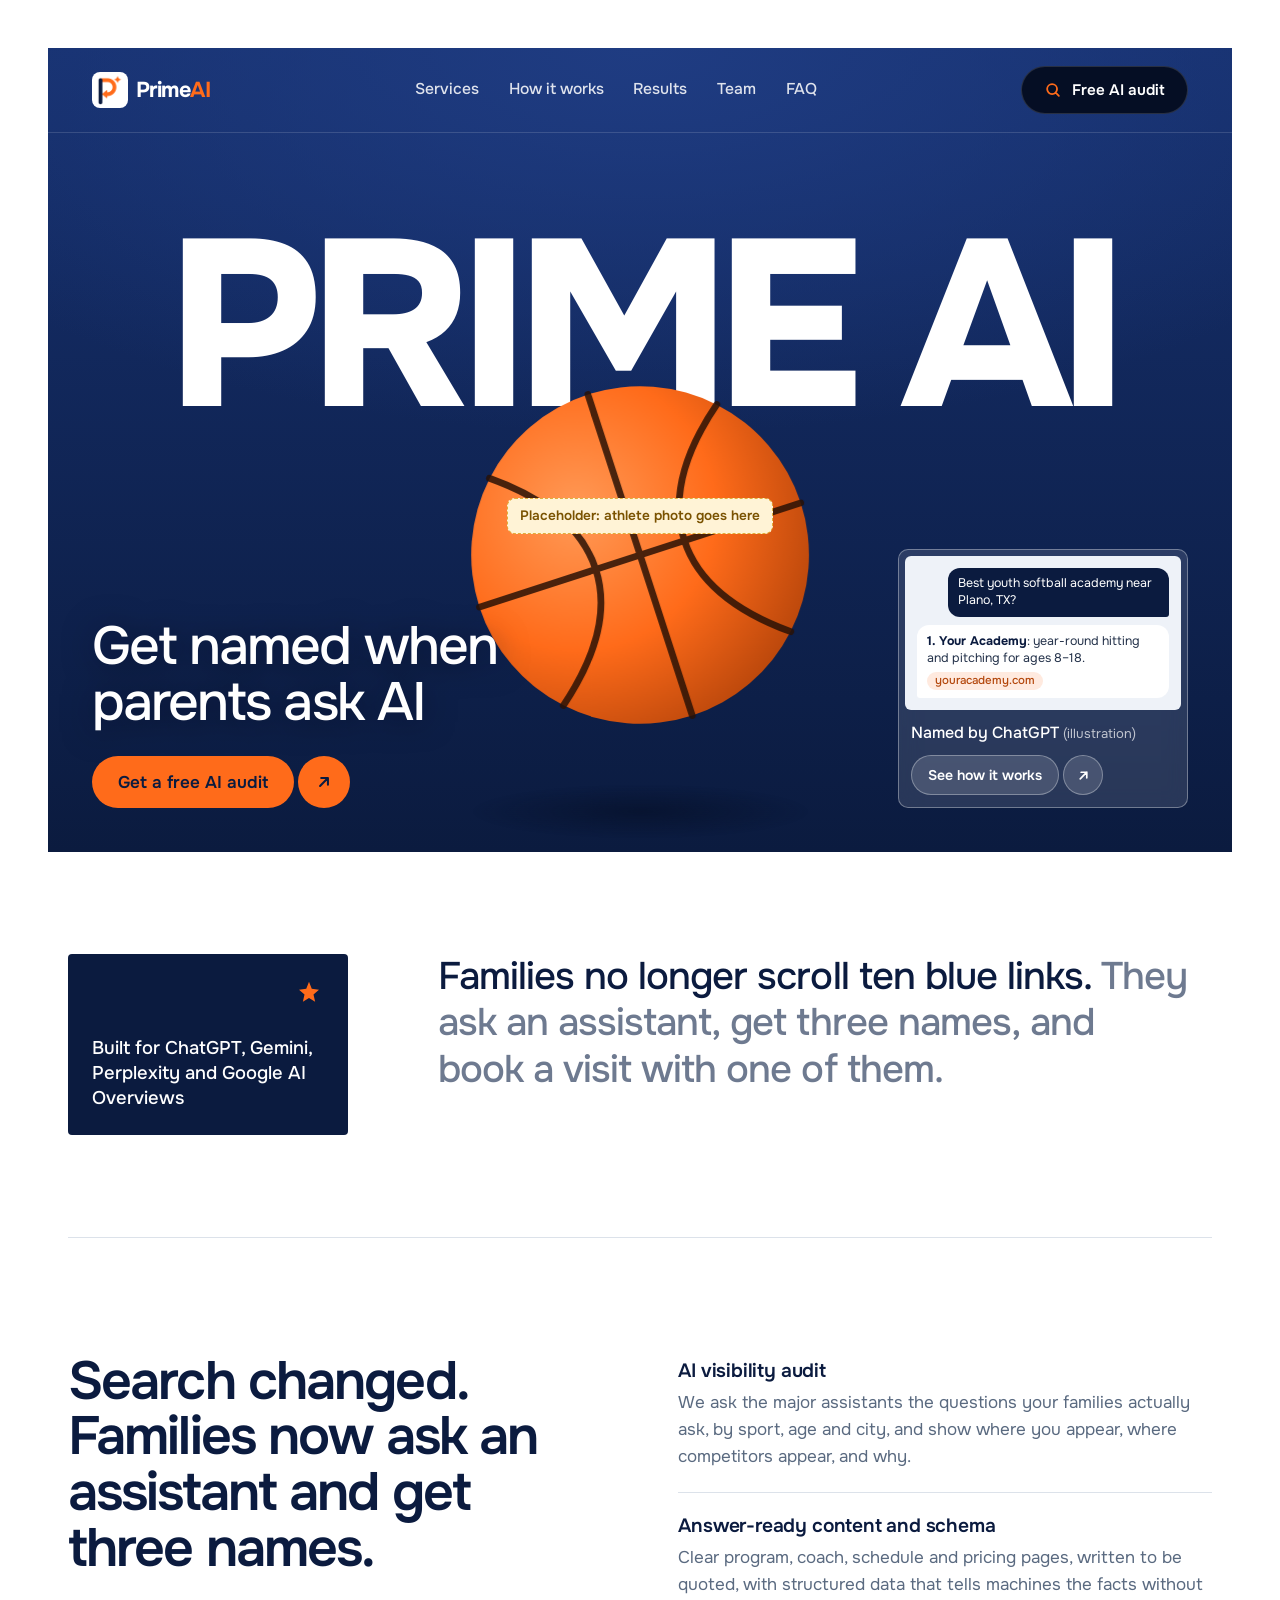
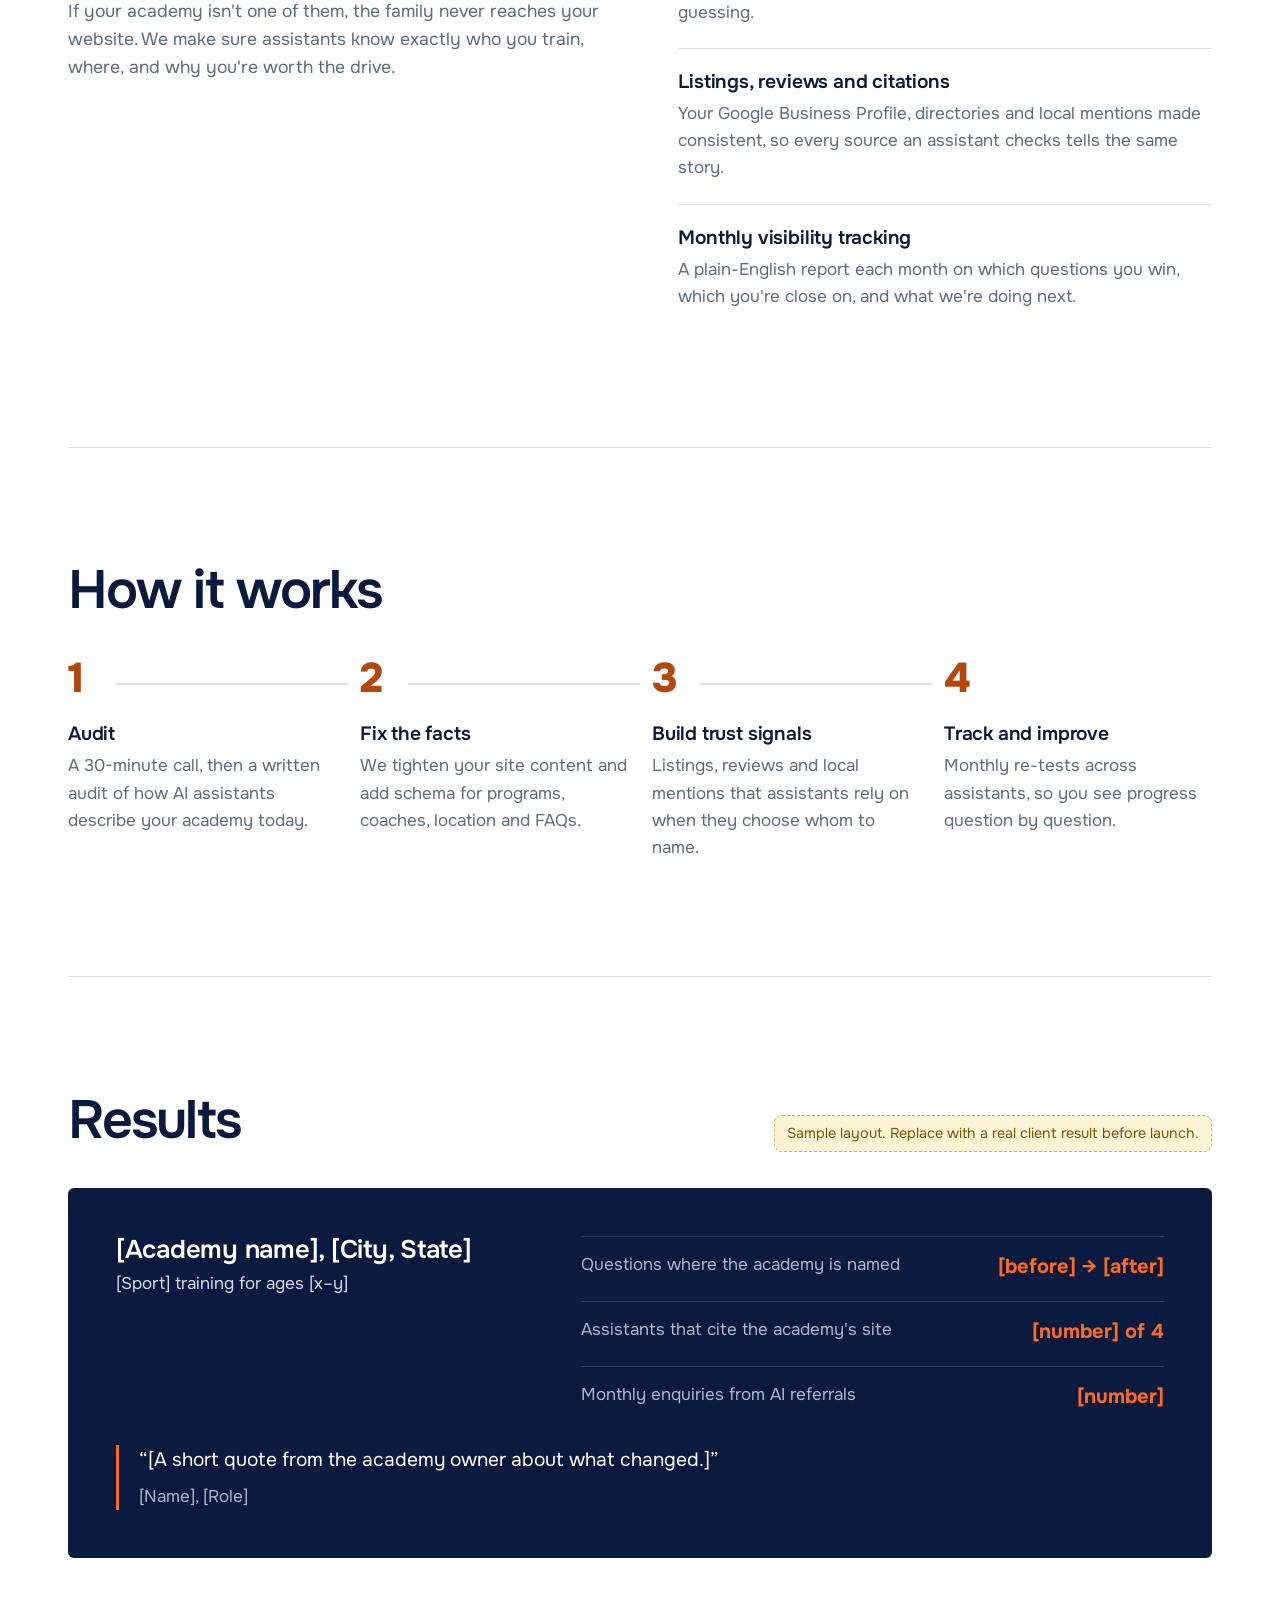
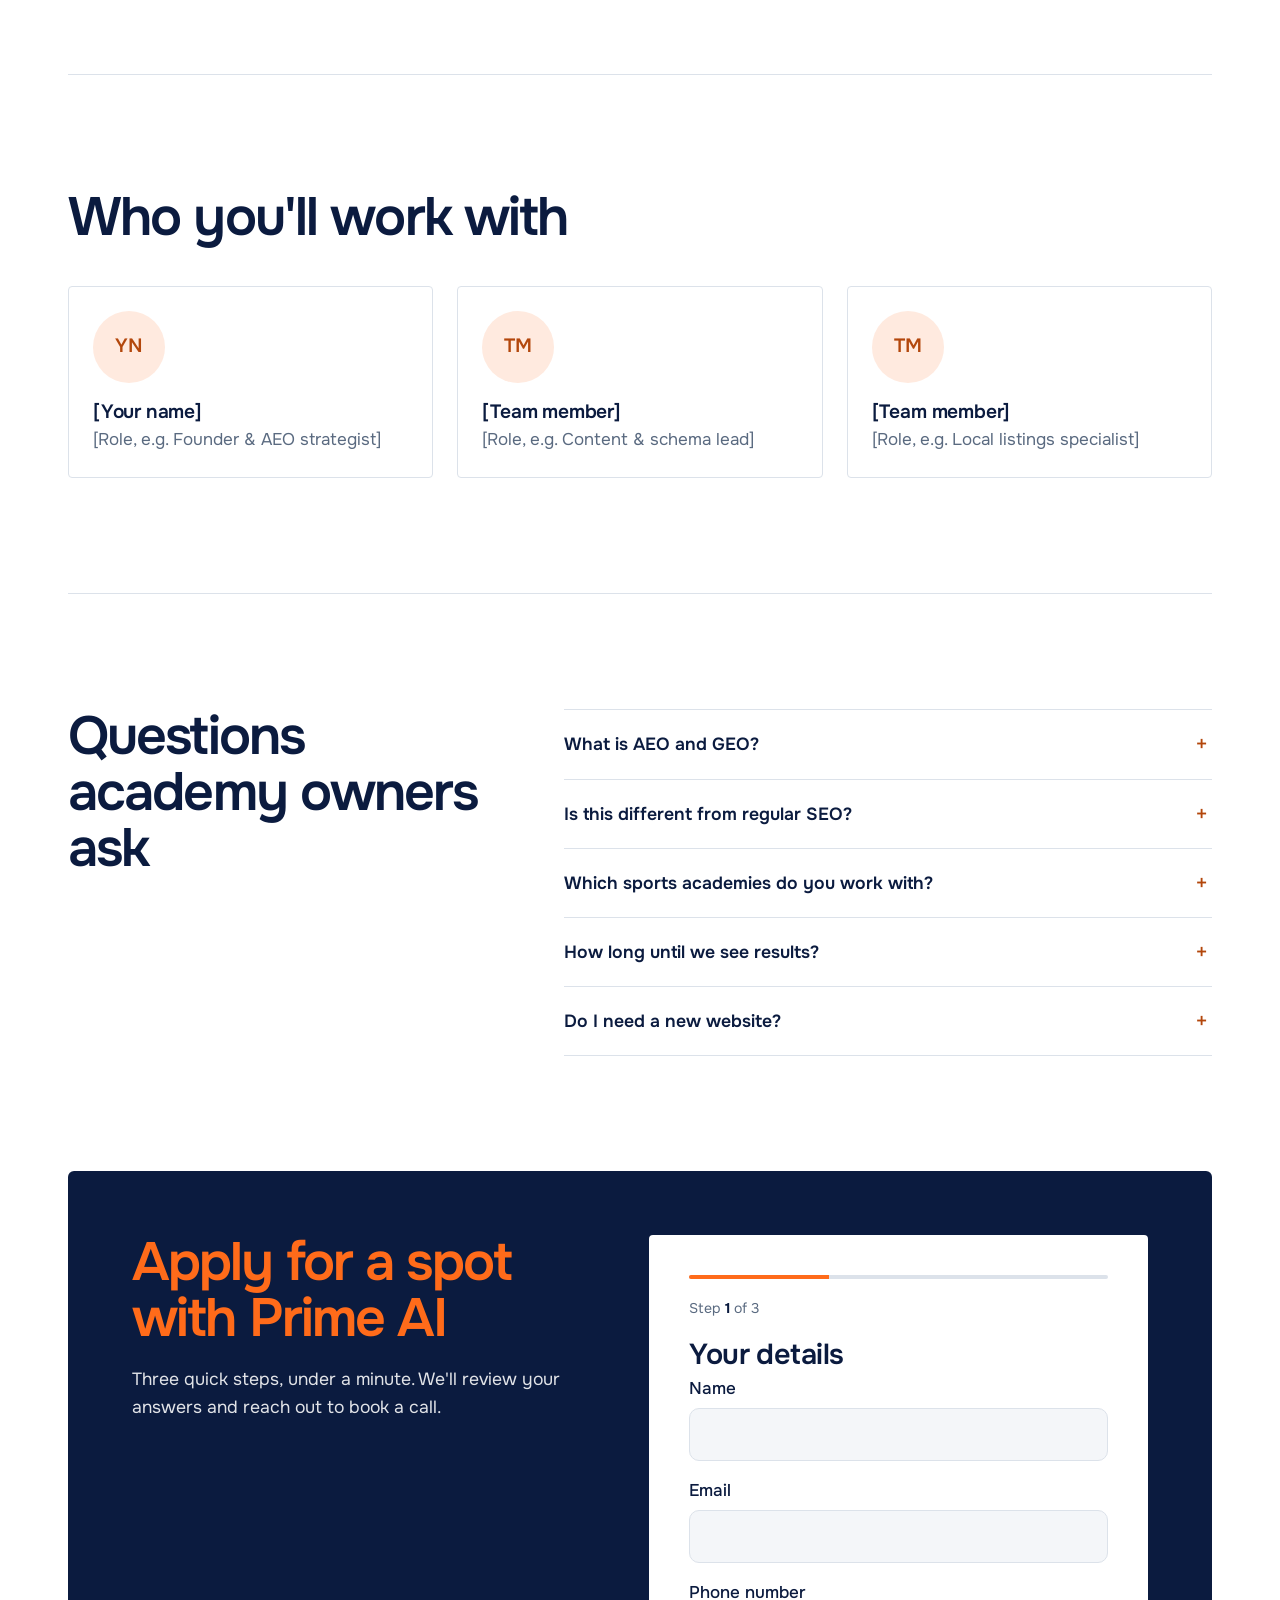
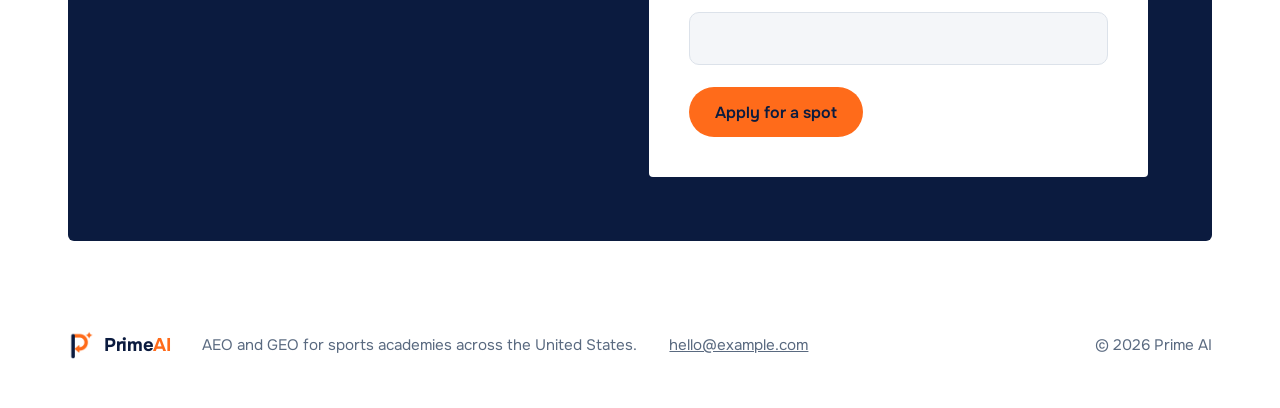
==== commit ec3056b8: "Replace Typeform embed with built-in 3-step application form Step 1: name, email, phone. Step 2: whe" ====
--- a/prime-ai/index.html
+++ b/prime-ai/index.html
@@ -219,14 +219,60 @@
 
     <section class="section contact" id="contact" aria-labelledby="contact-h">
       <div class="contact-copy">
-        <h2 id="contact-h">Find out what AI says about your academy</h2>
-        <p>Tell us where you train and which sport. We'll run the audit and walk you through it on a free 30-minute call.</p>
-        <a class="btn btn-light" href="https://form.typeform.com/to/W63GgAyb" target="_blank" rel="noopener">Open the form in a new tab</a>
-      </div>
-      <!-- Typeform: to use a different form, change the URL here and on the button above -->
-      <div class="typeform-wrap" id="contact-form">
-        <iframe class="typeform-embed" src="https://form.typeform.com/to/W63GgAyb" title="Prime AI audit request form" loading="lazy" allow="camera; microphone; autoplay; encrypted-media; fullscreen"></iframe>
-      </div>
+        <h2 id="contact-h">Apply for a spot with Prime AI</h2>
+        <p>Three quick steps, under a minute. We'll review your answers and reach out to book a call.</p>
+      </div>
+
+      <!--
+        APPLICATION FORM. Answers are sent to the address in data-endpoint.
+        Paste your Formspree form URL there (e.g. https://formspree.io/f/abcd1234).
+        If the site is hosted on Netlify, leave it empty: Netlify Forms picks it up automatically.
+      -->
+      <form class="apply" id="apply-form" name="apply" method="POST" data-netlify="true" netlify-honeypot="company_website" data-endpoint="" novalidate>
+        <input type="hidden" name="form-name" value="apply">
+        <p class="hp" aria-hidden="true"><label>Leave empty <input name="company_website" tabindex="-1" autocomplete="off"></label></p>
+
+        <div class="apply-progress" aria-hidden="true"><span class="apply-bar"></span></div>
+        <p class="apply-count" aria-live="polite">Step <b class="apply-n">1</b> of 3</p>
+
+        <fieldset class="apply-step" data-step="1">
+          <legend>Your details</legend>
+          <label>Name <input name="name" autocomplete="name" required></label>
+          <label>Email <input name="email" type="email" autocomplete="email" required></label>
+          <label>Phone number <input name="phone" type="tel" autocomplete="tel" required></label>
+          <div class="apply-nav"><button type="button" class="apply-btn" data-next>Apply for a spot</button></div>
+        </fieldset>
+
+        <fieldset class="apply-step" data-step="2" hidden>
+          <legend>Where are you right now?</legend>
+          <div class="choices">
+            <label class="choice"><input type="radio" name="stage" value="Preparing to launch" required><span class="key">A</span>Preparing to launch</label>
+            <label class="choice"><input type="radio" name="stage" value="Live and growing"><span class="key">B</span>Live and growing</label>
+            <label class="choice"><input type="radio" name="stage" value="Established and scaling"><span class="key">C</span>Established and scaling</label>
+          </div>
+          <div class="apply-nav"><button type="button" class="apply-back" data-back>Back</button><button type="button" class="apply-btn" data-next>Next</button></div>
+        </fieldset>
+
+        <fieldset class="apply-step" data-step="3" hidden>
+          <legend>About your business</legend>
+          <label>How many members do you have currently? <input name="members" type="number" min="0" inputmode="numeric" required></label>
+          <p class="q">What do you need help with? <span class="opt">Pick all that apply</span></p>
+          <div class="choices" data-group="help">
+            <label class="choice"><input type="checkbox" name="help" value="Lead generation"><span class="key">A</span>Lead generation</label>
+            <label class="choice"><input type="checkbox" name="help" value="Lead management and follow-up"><span class="key">B</span>Lead management and follow-up</label>
+            <label class="choice"><input type="checkbox" name="help" value="Landing page"><span class="key">C</span>Landing page</label>
+            <label class="choice"><input type="checkbox" name="help" value="AI automation"><span class="key">D</span>AI automation</label>
+          </div>
+          <div class="apply-nav"><button type="button" class="apply-back" data-back>Back</button><button type="submit" class="apply-btn">Apply for the spot</button></div>
+        </fieldset>
+
+        <p class="apply-error" role="alert"></p>
+
+        <div class="apply-done" hidden tabindex="-1">
+          <h3>Thanks, you're in the queue.</h3>
+          <p>We'll review your answers and get back to you shortly to book your call.</p>
+        </div>
+      </form>
     </section>
   </main>
 
--- a/prime-ai/styles.css
+++ b/prime-ai/styles.css
@@ -207,8 +207,42 @@
 .contact h2 { color: var(--brand); }
 .contact-copy p { margin-top: 18px; max-width: 44ch; color: rgba(255,255,255,.88); font-size: 1.1rem; }
 .contact-copy .btn { margin-top: 28px; }
-.typeform-wrap { background: #fff; border-radius: var(--radius-md); overflow: hidden; height: clamp(560px, 70vh, 680px); }
-.typeform-embed { display: block; width: 100%; height: 100%; border: 0; }
+/* ---------- application form ---------- */
+.apply { background: #fff; color: var(--text); border-radius: var(--radius-md); padding: clamp(22px, 3.4vw, 40px); display: grid; gap: 18px; align-content: start; }
+.apply .hp { position: absolute; left: -9999px; }
+.apply-progress { height: 4px; background: var(--line); border-radius: 4px; overflow: hidden; }
+.apply-bar { display: block; height: 100%; width: 33.3%; background: var(--brand); transition: width .3s ease; }
+.apply-count { font-size: .88rem; color: var(--muted); }
+.apply-count b { color: var(--ink); }
+.apply-step { border: 0; margin: 0; padding: 0; display: grid; gap: 16px; min-width: 0; }
+.apply-step[hidden] { display: none; }
+.apply-step legend { padding: 0; margin-bottom: 4px; font-size: clamp(1.4rem, 2.4vw, 1.8rem); font-weight: 600; letter-spacing: -0.02em; color: var(--ink); line-height: 1.15; }
+.apply label:not(.choice) { display: grid; gap: 6px; font-weight: 500; color: var(--ink); }
+.apply input:not([type=radio]):not([type=checkbox]) { font: inherit; font-size: 1.05rem; color: var(--text); padding: 12px 14px; border: 1px solid var(--line); border-radius: 10px; background: var(--field); width: 100%; }
+.apply input:focus { outline: 2px solid var(--brand); outline-offset: 1px; background: #fff; }
+.apply input[aria-invalid=true] { border-color: #C2410C; }
+.apply .q { font-weight: 500; color: var(--ink); margin-top: 4px; }
+.apply .opt { color: var(--muted); font-weight: 400; font-size: .9rem; }
+.choices { display: grid; gap: 10px; }
+.choice { position: relative; display: flex; align-items: center; gap: 12px; padding: 12px 14px; border: 1px solid var(--line); border-radius: 10px; cursor: pointer; font-weight: 500; color: var(--ink); background: #fff; transition: border-color .15s ease, background-color .15s ease; }
+.choice:hover { border-color: var(--brand); }
+.choice input { position: absolute; opacity: 0; pointer-events: none; }
+.choice .key { display: grid; place-items: center; width: 28px; height: 28px; flex: none; border: 1px solid var(--line); border-radius: 6px; font-size: .8rem; font-weight: 700; color: var(--muted); }
+.choice:has(input:checked) { border-color: var(--brand); background: color-mix(in srgb, var(--brand) 9%, white); }
+.choice:has(input:checked) .key { background: var(--brand); border-color: var(--brand); color: var(--ink); }
+.choice:has(input:focus-visible) { outline: 3px solid var(--accent); outline-offset: 2px; }
+.apply-nav { display: flex; gap: 10px; align-items: center; margin-top: 6px; }
+.apply-btn { min-height: 50px; padding: 0 26px; border: 0; border-radius: 999px; background: var(--brand); color: var(--ink); font: 600 1rem var(--font); cursor: pointer; }
+.apply-btn:hover { background: var(--brand-strong); }
+.apply-btn[disabled] { opacity: .6; cursor: wait; }
+.apply-back { min-height: 50px; padding: 0 20px; border: 1px solid var(--line); border-radius: 999px; background: #fff; color: var(--ink); font: 500 1rem var(--font); cursor: pointer; }
+.apply-back:hover { background: var(--field); }
+.apply-error { color: #B42318; font-size: .95rem; min-height: 0; }
+.apply-error:empty { display: none; }
+.apply-done { display: grid; gap: 8px; padding: 12px 0; }
+.apply-done[hidden] { display: none; }
+.apply-done h3 { font-size: 1.5rem; }
+.apply-done p { color: var(--muted); }
 
 .site-footer { max-width: var(--max); margin: 0 auto; padding: 0 var(--gutter) 48px; display: flex; flex-wrap: wrap; gap: 12px 32px; align-items: center; color: var(--muted); font-size: .95rem; }
 .site-footer .copy { margin-left: auto; }
@@ -236,7 +270,7 @@
   .hero-athlete { height: 280px; top: 150px; bottom: auto; }
   .answer-mini { width: 100%; }
   .placeholder-tag { top: 330px; }
-  .typeform-wrap { height: 600px; }
+  .apply-nav .apply-btn { flex: 1; }
   .steps, .people { grid-template-columns: 1fr; }
   .steps li::before { display: none; }
   .case-stats div { flex-direction: column; gap: 4px; }
